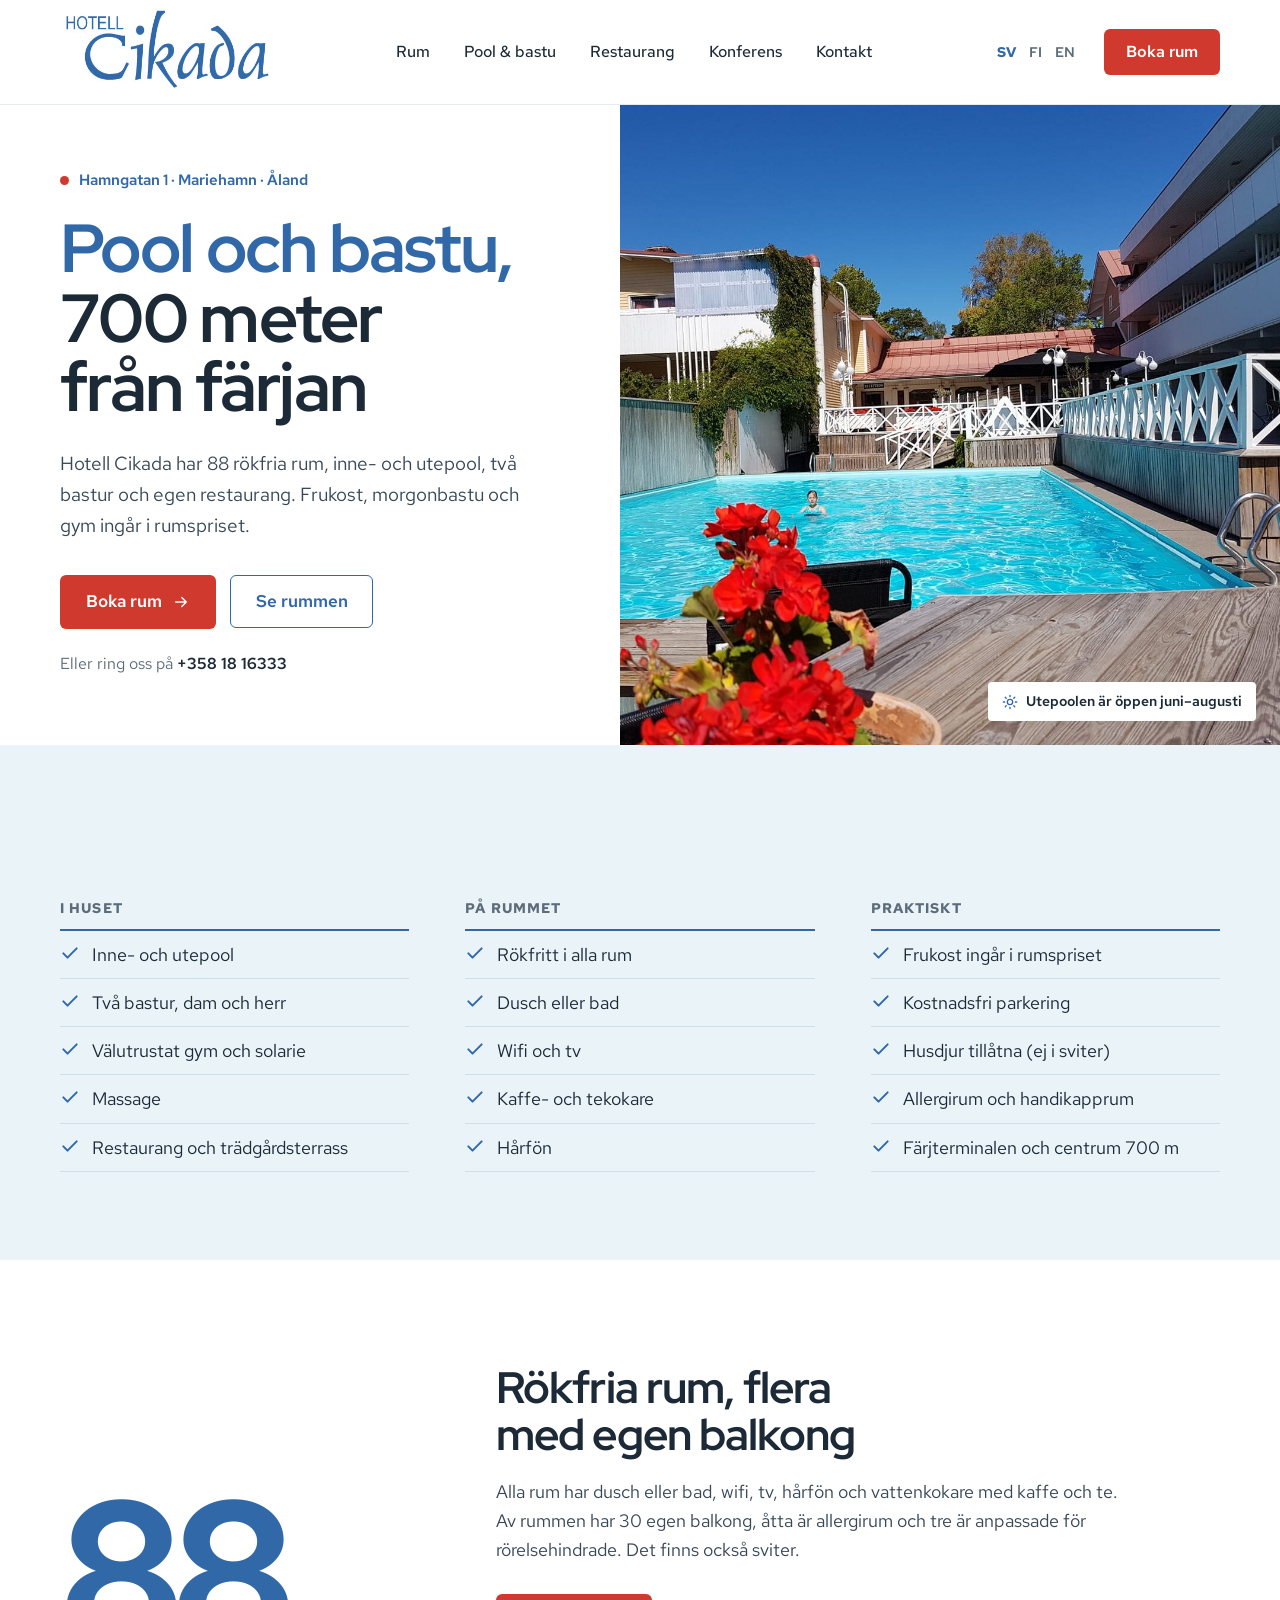
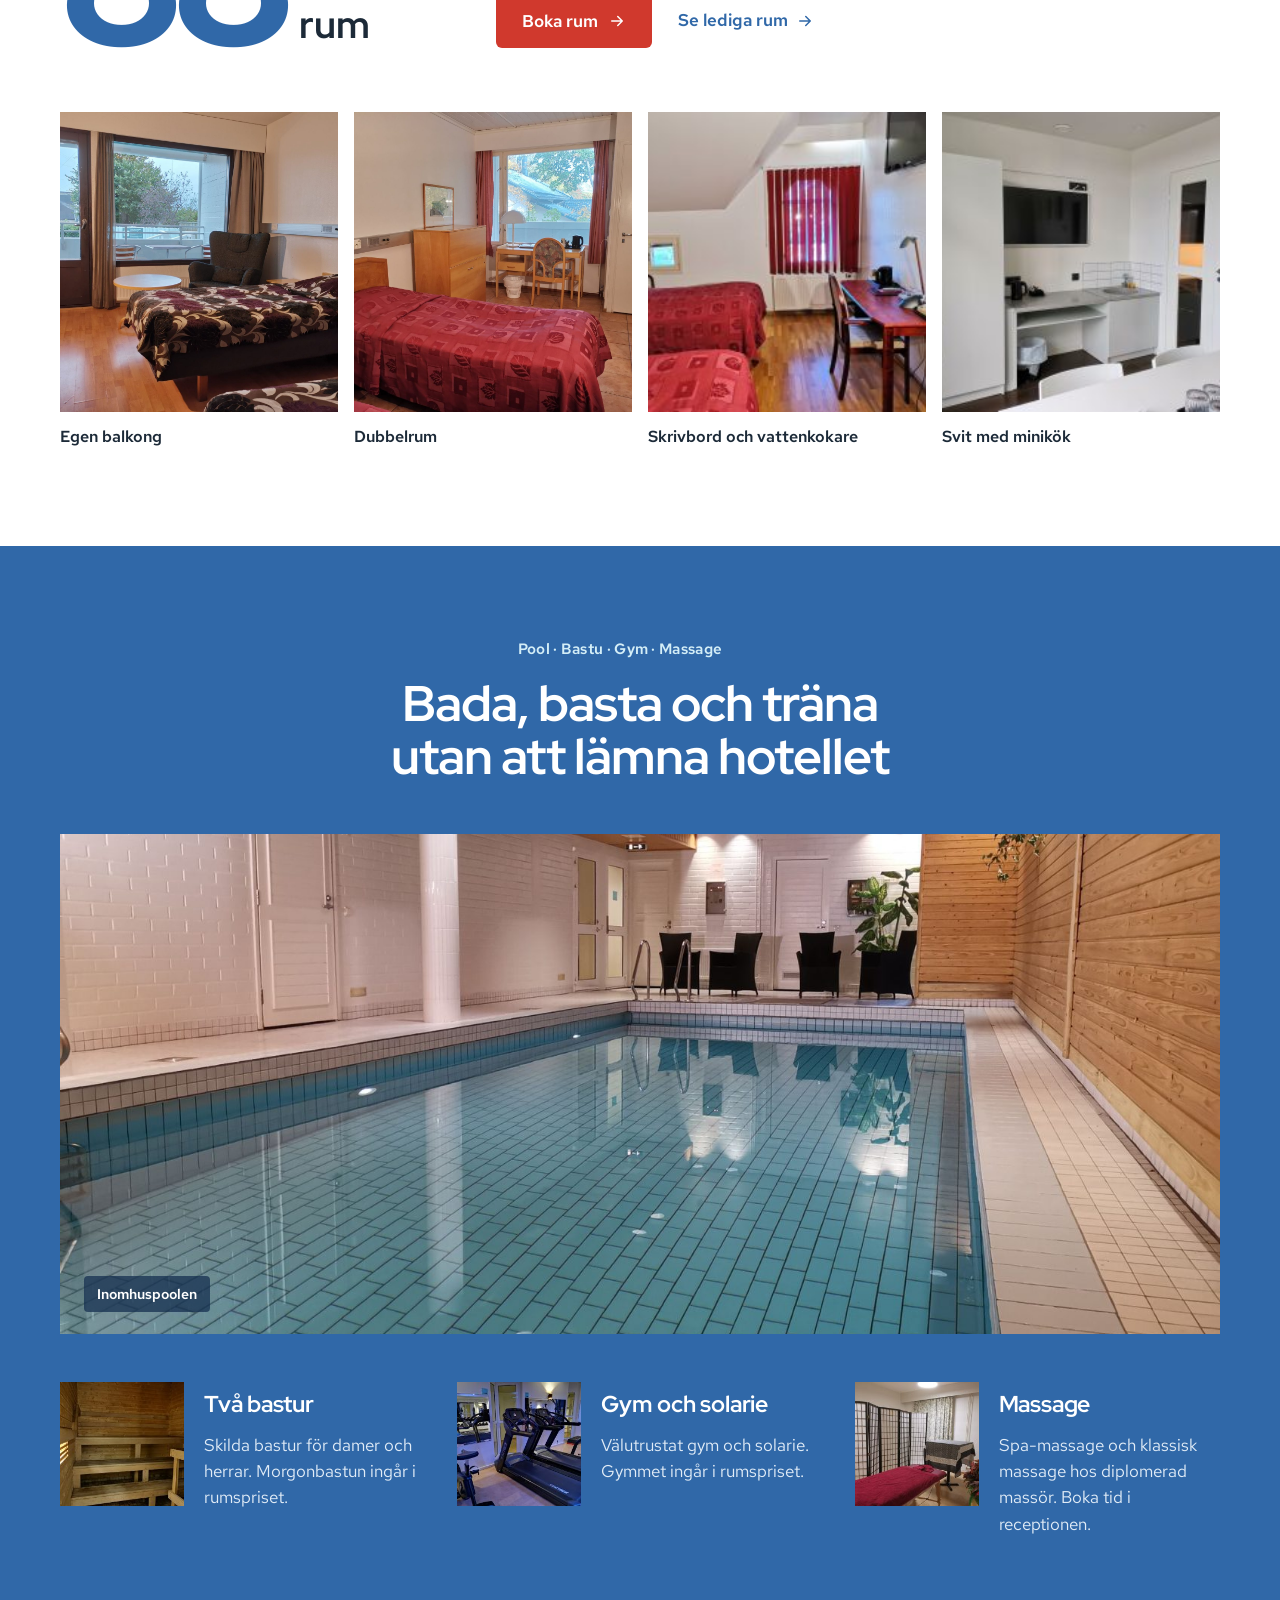
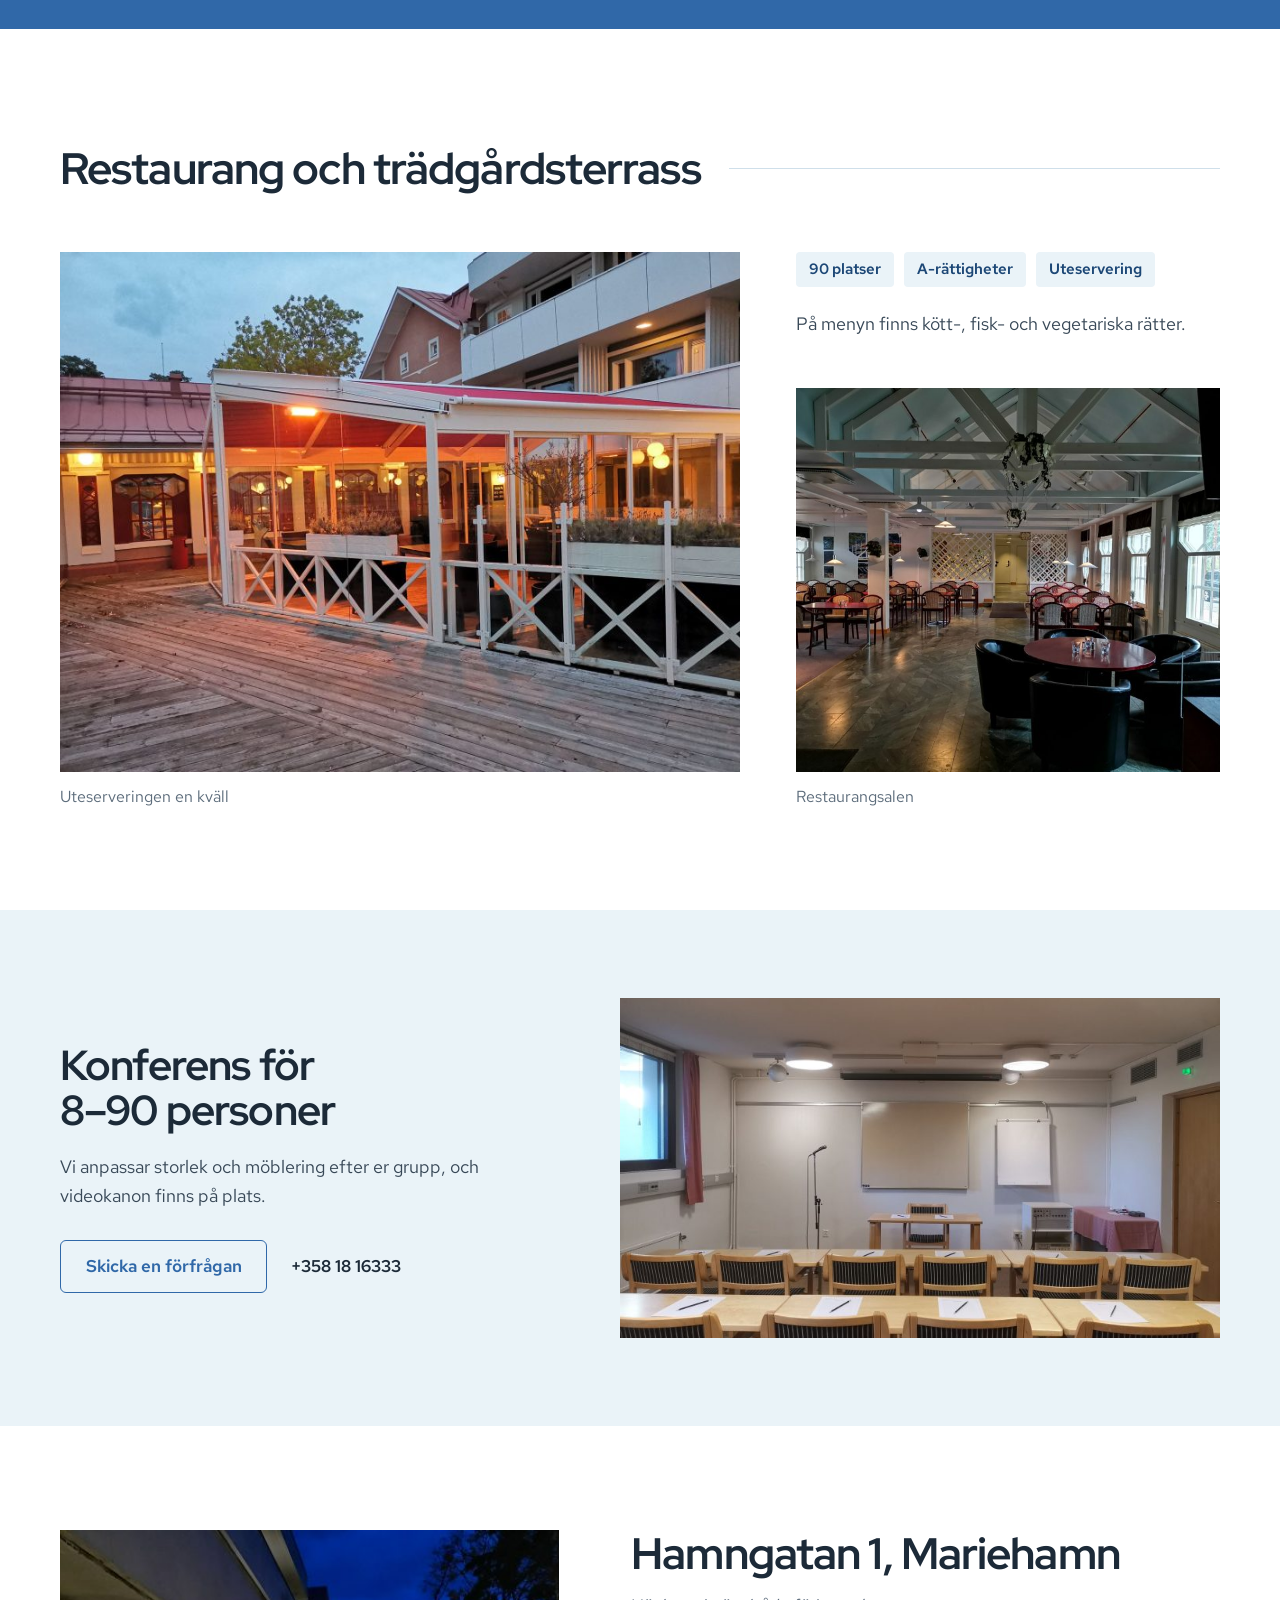
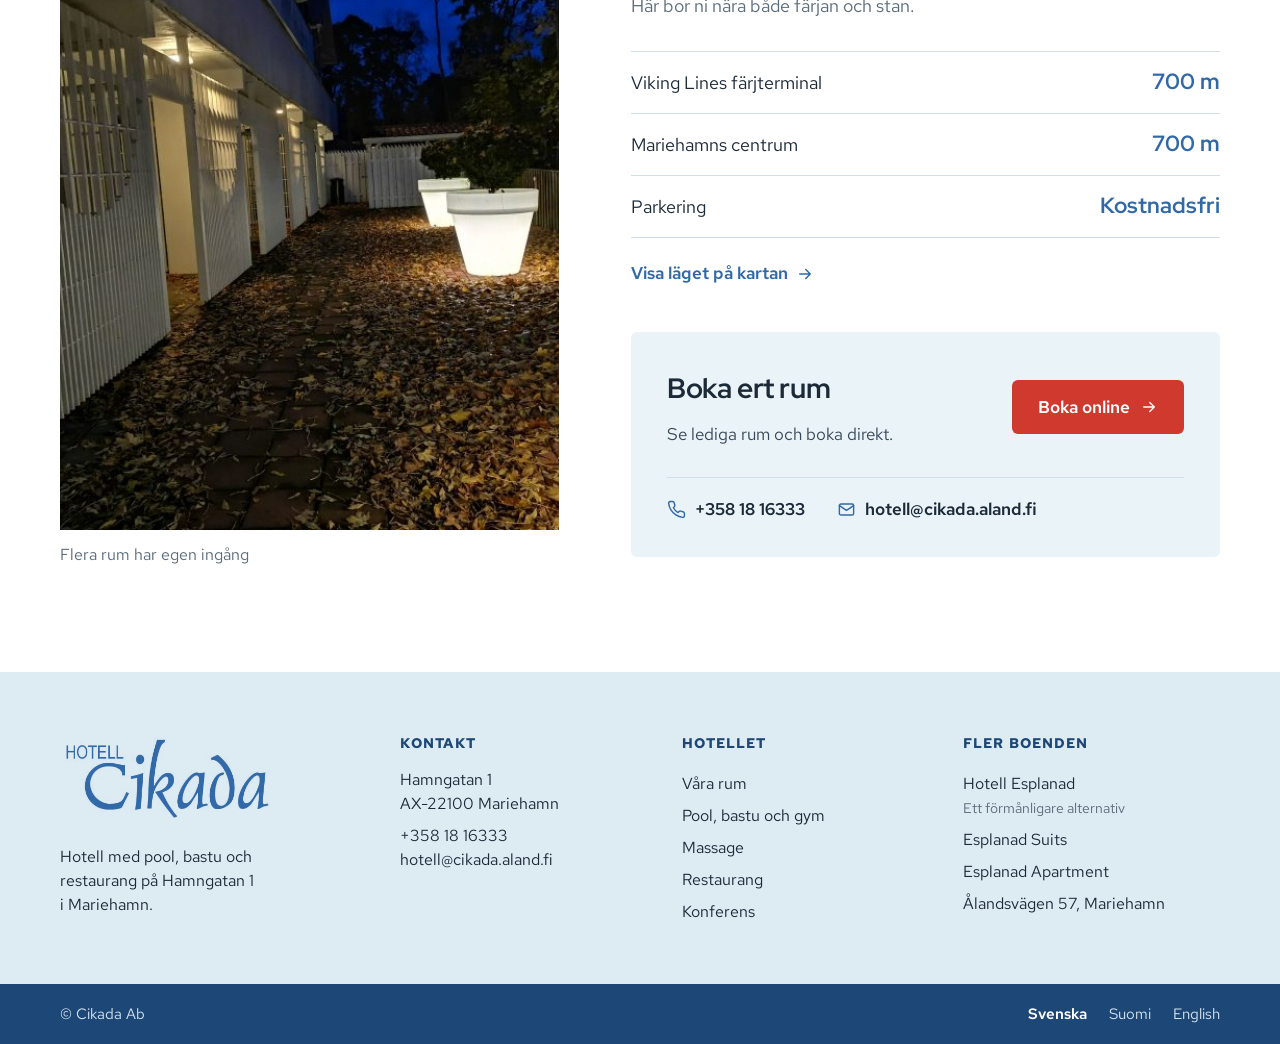
==== index.html @ 7005fbed "Static preview of the new homepage: SV, FI and EN (DEV-387) Exported from Wicflow-Oy/Cikada-site b57" ====
<!DOCTYPE html>
<html lang="sv-SE">
<head>
	<meta charset="UTF-8" />
	<meta name="viewport" content="width=device-width, initial-scale=1" />
<meta name='robots' content='noindex, nofollow' />
<link rel="alternate" hreflang="sv" href="index.html">
<link rel="alternate" hreflang="fi" href="fi/index.html">
<link rel="alternate" hreflang="en" href="en/index.html">
<link rel="alternate" hreflang="x-default" href="index.html">
<meta property="og:locale" content="sv_SE">
<meta name="description" content="Hotell Cikada på Hamngatan 1 i Mariehamn: 88 rökfria rum, inne- och utepool, två bastur, gym och restaurang, 700 meter från färjan. Frukost ingår.">
<meta property="og:description" content="Hotell Cikada på Hamngatan 1 i Mariehamn: 88 rökfria rum, inne- och utepool, två bastur, gym och restaurang, 700 meter från färjan. Frukost ingår.">
<meta property="og:title" content="Hotell Cikada &#8211; Pool och bastu i Mariehamn">
<meta property="og:type" content="website">
<meta property="og:image:width" content="1200">
<meta property="og:image:height" content="630">
<meta name="twitter:card" content="summary_large_image">
<title>Hotell Cikada &#8211; Pool och bastu i Mariehamn</title>
<style id="wp-img-auto-sizes-contain-inline-css">
img:is([sizes=auto i],[sizes^="auto," i]){contain-intrinsic-size:3000px 1500px}
/*# sourceURL=wp-img-auto-sizes-contain-inline-css */
</style>
<style id="wp-block-image-inline-css">
.wp-block-image>a,.wp-block-image>figure>a{display:inline-block}.wp-block-image img{box-sizing:border-box;height:auto;max-width:100%;vertical-align:bottom}@media not (prefers-reduced-motion){.wp-block-image img.hide{visibility:hidden}.wp-block-image img.show{animation:show-content-image .4s}}.wp-block-image[style*=border-radius] img,.wp-block-image[style*=border-radius]>a{border-radius:inherit}.wp-block-image.has-custom-border img{box-sizing:border-box}.wp-block-image.aligncenter{text-align:center}.wp-block-image.alignfull>a,.wp-block-image.alignwide>a{width:100%}.wp-block-image.alignfull img,.wp-block-image.alignwide img{height:auto;width:100%}.wp-block-image .aligncenter,.wp-block-image .alignleft,.wp-block-image .alignright,.wp-block-image.aligncenter,.wp-block-image.alignleft,.wp-block-image.alignright{display:table}.wp-block-image .aligncenter>figcaption,.wp-block-image .alignleft>figcaption,.wp-block-image .alignright>figcaption,.wp-block-image.aligncenter>figcaption,.wp-block-image.alignleft>figcaption,.wp-block-image.alignright>figcaption{caption-side:bottom;display:table-caption}.wp-block-image .alignleft{float:left;margin:.5em 1em .5em 0}.wp-block-image .alignright{float:right;margin:.5em 0 .5em 1em}.wp-block-image .aligncenter{margin-left:auto;margin-right:auto}.wp-block-image :where(figcaption){margin-bottom:1em;margin-top:.5em}.wp-block-image.is-style-circle-mask img{border-radius:9999px}@supports ((-webkit-mask-image:none) or (mask-image:none)) or (-webkit-mask-image:none){.wp-block-image.is-style-circle-mask img{border-radius:0;-webkit-mask-image:url('data:image/svg+xml;utf8,<svg viewBox="0 0 100 100" xmlns="http://www.w3.org/2000/svg"><circle cx="50" cy="50" r="50"/></svg>');mask-image:url('data:image/svg+xml;utf8,<svg viewBox="0 0 100 100" xmlns="http://www.w3.org/2000/svg"><circle cx="50" cy="50" r="50"/></svg>');mask-mode:alpha;-webkit-mask-position:center;mask-position:center;-webkit-mask-repeat:no-repeat;mask-repeat:no-repeat;-webkit-mask-size:contain;mask-size:contain}}:root :where(.wp-block-image.is-style-rounded img,.wp-block-image .is-style-rounded img){border-radius:9999px}.wp-block-image figure{margin:0}.wp-lightbox-container{display:flex;flex-direction:column;position:relative}.wp-lightbox-container img{cursor:zoom-in}.wp-lightbox-container img:hover+button{opacity:1}.wp-lightbox-container button{align-items:center;backdrop-filter:blur(16px) saturate(180%);background-color:rgba(90,90,90,.25);border:none;border-radius:4px;cursor:zoom-in;display:flex;height:20px;justify-content:center;opacity:0;padding:0;position:absolute;right:16px;text-align:center;top:16px;width:20px;z-index:100}@media not (prefers-reduced-motion){.wp-lightbox-container button{transition:opacity .2s ease}}.wp-lightbox-container button:focus-visible{outline:3px auto rgba(90,90,90,.25);outline:3px auto -webkit-focus-ring-color;outline-offset:3px}.wp-lightbox-container button:hover{cursor:pointer;opacity:1}.wp-lightbox-container button:focus{opacity:1}.wp-lightbox-container button:focus,.wp-lightbox-container button:hover,.wp-lightbox-container button:not(:hover):not(:active):not(.has-background){background-color:rgba(90,90,90,.25);border:none}.wp-lightbox-overlay{box-sizing:border-box;cursor:zoom-out;height:100vh;left:0;overflow:hidden;position:fixed;top:0;visibility:hidden;width:100%;z-index:100000}.wp-lightbox-overlay .wp-lightbox-close-button{align-items:center;cursor:pointer;display:flex;font-family:inherit;gap:8px;justify-content:center;line-height:1;min-height:40px;min-width:40px;padding:0 4px;position:absolute;right:calc(env(safe-area-inset-right) + 16px);top:calc(env(safe-area-inset-top) + 16px);z-index:5000000}.wp-lightbox-overlay .wp-lightbox-close-button:focus,.wp-lightbox-overlay .wp-lightbox-close-button:hover,.wp-lightbox-overlay .wp-lightbox-close-button:not(:hover):not(:active):not(.has-background){background:none;border:none}.wp-lightbox-overlay .wp-lightbox-close-button:has(.wp-lightbox-close-text:not([hidden])) .wp-lightbox-close-icon svg{height:1em;width:1em}.wp-lightbox-overlay .wp-lightbox-close-icon svg{display:block}.wp-lightbox-overlay .wp-lightbox-navigation-button-next,.wp-lightbox-overlay .wp-lightbox-navigation-button-prev{align-items:center;bottom:16px;cursor:pointer;display:flex;font-family:inherit;gap:4px;justify-content:center;line-height:1;min-height:40px;min-width:40px;padding:0 8px;position:absolute;z-index:2000002}.wp-lightbox-overlay .wp-lightbox-navigation-button-next[hidden],.wp-lightbox-overlay .wp-lightbox-navigation-button-prev[hidden]{display:none}@media (min-width:960px){.wp-lightbox-overlay .wp-lightbox-navigation-button-next,.wp-lightbox-overlay .wp-lightbox-navigation-button-prev{bottom:50%;transform:translateY(-50%)}}.wp-lightbox-overlay .wp-lightbox-navigation-button-next:focus,.wp-lightbox-overlay .wp-lightbox-navigation-button-next:hover,.wp-lightbox-overlay .wp-lightbox-navigation-button-next:not(:hover):not(:active):not(.has-background),.wp-lightbox-overlay .wp-lightbox-navigation-button-prev:focus,.wp-lightbox-overlay .wp-lightbox-navigation-button-prev:hover,.wp-lightbox-overlay .wp-lightbox-navigation-button-prev:not(:hover):not(:active):not(.has-background){background:none;border:none;padding:0 8px}.wp-lightbox-overlay .wp-lightbox-navigation-button-next:has(.wp-lightbox-navigation-text:not([hidden])) .wp-lightbox-navigation-icon svg,.wp-lightbox-overlay .wp-lightbox-navigation-button-prev:has(.wp-lightbox-navigation-text:not([hidden])) .wp-lightbox-navigation-icon svg{display:block;height:1.5em;width:1.5em}.wp-lightbox-overlay .wp-lightbox-navigation-button-prev{left:calc(env(safe-area-inset-left) + 16px)}.wp-lightbox-overlay .wp-lightbox-navigation-button-next{right:calc(env(safe-area-inset-right) + 16px)}.wp-lightbox-overlay .wp-lightbox-navigation-icon svg{vertical-align:middle}.wp-lightbox-overlay .lightbox-image-container{height:var(--wp--lightbox-container-height);left:50%;overflow:hidden;position:absolute;top:50%;transform:translate(-50%,-50%);transform-origin:top left;width:var(--wp--lightbox-container-width);z-index:2000001}.wp-lightbox-overlay .wp-block-image{align-items:center;box-sizing:border-box;display:flex;height:100%;justify-content:center;margin:0;position:relative;transform-origin:0 0;width:100%;z-index:3000000}.wp-lightbox-overlay .wp-block-image img{height:var(--wp--lightbox-image-height);min-height:var(--wp--lightbox-image-height);min-width:var(--wp--lightbox-image-width);width:var(--wp--lightbox-image-width)}.wp-lightbox-overlay .wp-block-image figcaption{display:none}.wp-lightbox-overlay button{background:none;border:none}.wp-lightbox-overlay .scrim{background-color:#fff;height:100%;opacity:.9;position:absolute;width:100%;z-index:2000000}.wp-lightbox-overlay.active{visibility:visible}@media not (prefers-reduced-motion){.wp-lightbox-overlay.active{animation:turn-on-visibility .25s both}.wp-lightbox-overlay.active img{animation:turn-on-visibility .35s both}.wp-lightbox-overlay.show-closing-animation:not(.active){animation:turn-off-visibility .35s both}.wp-lightbox-overlay.show-closing-animation:not(.active) img{animation:turn-off-visibility .25s both}.wp-lightbox-overlay.zoom.active{animation:none;opacity:1;visibility:visible}.wp-lightbox-overlay.zoom.active .lightbox-image-container{animation:lightbox-zoom-in .4s}.wp-lightbox-overlay.zoom.active .lightbox-image-container img{animation:none}.wp-lightbox-overlay.zoom.active .scrim{animation:turn-on-visibility .4s forwards}.wp-lightbox-overlay.zoom.show-closing-animation:not(.active){animation:none}.wp-lightbox-overlay.zoom.show-closing-animation:not(.active) .lightbox-image-container{animation:lightbox-zoom-out .4s}.wp-lightbox-overlay.zoom.show-closing-animation:not(.active) .lightbox-image-container img{animation:none}.wp-lightbox-overlay.zoom.show-closing-animation:not(.active) .scrim{animation:turn-off-visibility .4s forwards}}@keyframes show-content-image{0%{visibility:hidden}99%{visibility:hidden}to{visibility:visible}}@keyframes turn-on-visibility{0%{opacity:0}to{opacity:1}}@keyframes turn-off-visibility{0%{opacity:1;visibility:visible}99%{opacity:0;visibility:visible}to{opacity:0;visibility:hidden}}@keyframes lightbox-zoom-in{0%{transform:translate(calc((-100vw + var(--wp--lightbox-scrollbar-width))/2 + var(--wp--lightbox-initial-left-position)),calc(-50vh + var(--wp--lightbox-initial-top-position))) scale(var(--wp--lightbox-scale))}to{transform:translate(-50%,-50%) scale(1)}}@keyframes lightbox-zoom-out{0%{transform:translate(-50%,-50%) scale(1);visibility:visible}99%{visibility:visible}to{transform:translate(calc((-100vw + var(--wp--lightbox-scrollbar-width))/2 + var(--wp--lightbox-initial-left-position)),calc(-50vh + var(--wp--lightbox-initial-top-position))) scale(var(--wp--lightbox-scale));visibility:hidden}}
/*# sourceURL=./wp-includes/blocks/image/style.min.css */
</style>
<style id="wp-block-navigation-link-inline-css">
.wp-block-navigation .wp-block-navigation-item__label{overflow-wrap:break-word}.wp-block-navigation .wp-block-navigation-item__description{display:none}.link-ui-tools{outline:1px solid #f0f0f0;padding:8px}.link-ui-block-inserter{padding-top:8px}.link-ui-block-inserter__back{margin-left:8px;text-transform:uppercase}
/*# sourceURL=./wp-includes/blocks/navigation-link/style.min.css */
</style>
<link rel='stylesheet' id='wp-block-navigation-css' href='wp-includes/blocks/navigation/style.min.css' media='all' />
<style id="wp-block-paragraph-inline-css">
.is-small-text{font-size:.875em}.is-regular-text{font-size:1em}.is-large-text{font-size:2.25em}.is-larger-text{font-size:3em}.has-drop-cap:not(:focus):first-letter{float:left;font-size:8.4em;font-style:normal;font-weight:100;line-height:.68;margin:.05em .1em 0 0;text-transform:uppercase}body.rtl .has-drop-cap:not(:focus):first-letter{float:none;margin-left:.1em}p.has-drop-cap.has-background{overflow:hidden}:root :where(p.has-background){padding:1.25em 2.375em}:where(p.has-text-color:not(.has-link-color)) a{color:inherit}p.has-text-align-left[style*="writing-mode:vertical-lr"],p.has-text-align-right[style*="writing-mode:vertical-rl"]{rotate:180deg}
/*# sourceURL=./wp-includes/blocks/paragraph/style.min.css */
</style>
<style id="wp-block-button-inline-css">
.wp-block-button__link{align-content:center;box-sizing:border-box;cursor:pointer;display:inline-block;height:100%;text-align:center;word-break:break-word}.wp-block-button__link.aligncenter{text-align:center}.wp-block-button__link.alignright{text-align:right}:where(.wp-block-button__link){border-radius:9999px;box-shadow:none;padding:calc(.667em + 2px) calc(1.333em + 2px);text-decoration:none}.wp-block-button[style*=text-decoration] .wp-block-button__link{text-decoration:inherit}.wp-block-buttons>.wp-block-button.has-custom-width{max-width:none}.wp-block-buttons>.wp-block-button.has-custom-width .wp-block-button__link{width:100%}.wp-block-buttons>.wp-block-button.has-custom-font-size .wp-block-button__link{font-size:inherit}.wp-block-buttons>.wp-block-button[class*=wp-block-button__width]{width:calc(var(--wp--block-button--width)*1% - var(--wp--style--block-gap, .5em)*(1 - var(--wp--block-button--width)/100))}.wp-block-buttons>.wp-block-button.wp-block-button__width-25{width:calc(25% - var(--wp--style--block-gap, .5em)*.75)}.wp-block-buttons>.wp-block-button.wp-block-button__width-50{width:calc(50% - var(--wp--style--block-gap, .5em)*.5)}.wp-block-buttons>.wp-block-button.wp-block-button__width-75{width:calc(75% - var(--wp--style--block-gap, .5em)*.25)}.wp-block-buttons>.wp-block-button.wp-block-button__width-100{flex-basis:100%;width:100%}.wp-block-buttons.is-vertical>.wp-block-button[class*=wp-block-button__width]{width:calc(var(--wp--block-button--width)*1%)}.wp-block-buttons.is-vertical>.wp-block-button.wp-block-button__width-25{width:25%}.wp-block-buttons.is-vertical>.wp-block-button.wp-block-button__width-50{width:50%}.wp-block-buttons.is-vertical>.wp-block-button.wp-block-button__width-75{width:75%}.wp-block-button.is-style-squared,.wp-block-button__link.wp-block-button.is-style-squared{border-radius:0}.wp-block-button.no-border-radius,.wp-block-button__link.no-border-radius{border-radius:0!important}:root :where(.wp-block-button .wp-block-button__link.is-style-outline),:root :where(.wp-block-button.is-style-outline>.wp-block-button__link){border:2px solid;padding:.667em 1.333em}:root :where(.wp-block-button .wp-block-button__link.is-style-outline:not(.has-text-color)),:root :where(.wp-block-button.is-style-outline>.wp-block-button__link:not(.has-text-color)){color:currentColor}:root :where(.wp-block-button .wp-block-button__link.is-style-outline:not(.has-background)),:root :where(.wp-block-button.is-style-outline>.wp-block-button__link:not(.has-background)){background-color:transparent;background-image:none}
/*# sourceURL=./wp-includes/blocks/button/style.min.css */
</style>
<style id="wp-block-buttons-inline-css">
.wp-block-buttons{box-sizing:border-box}.wp-block-buttons.is-vertical{flex-direction:column}.wp-block-buttons.is-vertical>.wp-block-button:last-child{margin-bottom:0}.wp-block-buttons>.wp-block-button{display:inline-block;margin:0}.wp-block-buttons.is-content-justification-left{justify-content:flex-start}.wp-block-buttons.is-content-justification-left.is-vertical{align-items:flex-start}.wp-block-buttons.is-content-justification-center{justify-content:center}.wp-block-buttons.is-content-justification-center.is-vertical{align-items:center}.wp-block-buttons.is-content-justification-right{justify-content:flex-end}.wp-block-buttons.is-content-justification-right.is-vertical{align-items:flex-end}.wp-block-buttons.is-content-justification-space-between{justify-content:space-between}.wp-block-buttons.aligncenter{text-align:center}.wp-block-buttons:not(.is-content-justification-space-between,.is-content-justification-right,.is-content-justification-left,.is-content-justification-center) .wp-block-button.aligncenter{margin-left:auto;margin-right:auto;width:100%}.wp-block-buttons[style*=text-decoration] .wp-block-button,.wp-block-buttons[style*=text-decoration] .wp-block-button__link{text-decoration:inherit}.wp-block-buttons.has-custom-font-size .wp-block-button__link{font-size:inherit}.wp-block-buttons .wp-block-button__link{width:100%}.wp-block-button.aligncenter{text-align:center}
/*# sourceURL=./wp-includes/blocks/buttons/style.min.css */
</style>
<style id="wp-block-group-inline-css">
.wp-block-group{box-sizing:border-box}:where(.wp-block-group.wp-block-group-is-layout-constrained){position:relative}
/*# sourceURL=./wp-includes/blocks/group/style.min.css */
</style>
<style id="wp-block-heading-inline-css">
h1:where(.wp-block-heading).has-background,h2:where(.wp-block-heading).has-background,h3:where(.wp-block-heading).has-background,h4:where(.wp-block-heading).has-background,h5:where(.wp-block-heading).has-background,h6:where(.wp-block-heading).has-background{padding:1.25em 2.375em}h1.has-text-align-left[style*=writing-mode]:where([style*=vertical-lr]),h1.has-text-align-right[style*=writing-mode]:where([style*=vertical-rl]),h2.has-text-align-left[style*=writing-mode]:where([style*=vertical-lr]),h2.has-text-align-right[style*=writing-mode]:where([style*=vertical-rl]),h3.has-text-align-left[style*=writing-mode]:where([style*=vertical-lr]),h3.has-text-align-right[style*=writing-mode]:where([style*=vertical-rl]),h4.has-text-align-left[style*=writing-mode]:where([style*=vertical-lr]),h4.has-text-align-right[style*=writing-mode]:where([style*=vertical-rl]),h5.has-text-align-left[style*=writing-mode]:where([style*=vertical-lr]),h5.has-text-align-right[style*=writing-mode]:where([style*=vertical-rl]),h6.has-text-align-left[style*=writing-mode]:where([style*=vertical-lr]),h6.has-text-align-right[style*=writing-mode]:where([style*=vertical-rl]){rotate:180deg}
/*# sourceURL=./wp-includes/blocks/heading/style.min.css */
</style>
<style id="wp-block-columns-inline-css">
.wp-block-columns{box-sizing:border-box;display:flex;flex-wrap:wrap!important}@media (min-width:782px){.wp-block-columns{flex-wrap:nowrap!important}}.wp-block-columns{align-items:normal!important}.wp-block-columns.are-vertically-aligned-top{align-items:flex-start}.wp-block-columns.are-vertically-aligned-center{align-items:center}.wp-block-columns.are-vertically-aligned-bottom{align-items:flex-end}@media (max-width:781px){.wp-block-columns:not(.is-not-stacked-on-mobile)>.wp-block-column{flex-basis:100%!important}}@media (min-width:782px){.wp-block-columns:not(.is-not-stacked-on-mobile)>.wp-block-column{flex-basis:0;flex-grow:1}.wp-block-columns:not(.is-not-stacked-on-mobile)>.wp-block-column[style*=flex-basis]{flex-grow:0}}.wp-block-columns.is-not-stacked-on-mobile{flex-wrap:nowrap!important}.wp-block-columns.is-not-stacked-on-mobile>.wp-block-column{flex-basis:0;flex-grow:1}.wp-block-columns.is-not-stacked-on-mobile>.wp-block-column[style*=flex-basis]{flex-grow:0}:where(.wp-block-columns){margin-bottom:1.75em}:where(.wp-block-columns.has-background){padding:1.25em 2.375em}.wp-block-column{flex-grow:1;min-width:0;overflow-wrap:break-word;word-break:break-word}.wp-block-column.is-vertically-aligned-top{align-self:flex-start}.wp-block-column.is-vertically-aligned-center{align-self:center}.wp-block-column.is-vertically-aligned-bottom{align-self:flex-end}.wp-block-column.is-vertically-aligned-stretch{align-self:stretch}.wp-block-column.is-vertically-aligned-bottom,.wp-block-column.is-vertically-aligned-center,.wp-block-column.is-vertically-aligned-top{width:100%}
/*# sourceURL=./wp-includes/blocks/columns/style.min.css */
</style>
<style id="wp-block-list-inline-css">
ol,ul{box-sizing:border-box}:root :where(.wp-block-list.has-background){padding:1.25em 2.375em}
/*# sourceURL=./wp-includes/blocks/list/style.min.css */
</style>
<style id="wp-block-media-text-inline-css">
.wp-block-media-text{box-sizing:border-box;direction:ltr;display:grid;grid-template-columns:50% 1fr;grid-template-rows:auto}.wp-block-media-text.has-media-on-the-right{grid-template-columns:1fr 50%}.wp-block-media-text.is-vertically-aligned-top>.wp-block-media-text__content,.wp-block-media-text.is-vertically-aligned-top>.wp-block-media-text__media{align-self:start}.wp-block-media-text.is-vertically-aligned-center>.wp-block-media-text__content,.wp-block-media-text.is-vertically-aligned-center>.wp-block-media-text__media,.wp-block-media-text>.wp-block-media-text__content,.wp-block-media-text>.wp-block-media-text__media{align-self:center}.wp-block-media-text.is-vertically-aligned-bottom>.wp-block-media-text__content,.wp-block-media-text.is-vertically-aligned-bottom>.wp-block-media-text__media{align-self:end}.wp-block-media-text>.wp-block-media-text__media{grid-column:1;grid-row:1;margin:0}.wp-block-media-text>.wp-block-media-text__content{direction:ltr;grid-column:2;grid-row:1;padding:0 8%;word-break:break-word}.wp-block-media-text.has-media-on-the-right>.wp-block-media-text__media{grid-column:2;grid-row:1}.wp-block-media-text.has-media-on-the-right>.wp-block-media-text__content{grid-column:1;grid-row:1}.wp-block-media-text__media a{display:block}.wp-block-media-text__media img,.wp-block-media-text__media video{height:auto;max-width:unset;vertical-align:middle;width:100%}.wp-block-media-text.is-image-fill>.wp-block-media-text__media{background-size:cover;height:100%;min-height:250px}.wp-block-media-text.is-image-fill>.wp-block-media-text__media>a{display:block;height:100%}.wp-block-media-text.is-image-fill>.wp-block-media-text__media img{clip:rect(0,0,0,0);border:0;height:1px;margin:-1px;overflow:hidden;padding:0;position:absolute;width:1px}.wp-block-media-text.is-image-fill-element>.wp-block-media-text__media{height:100%;min-height:250px;position:relative}.wp-block-media-text.is-image-fill-element>.wp-block-media-text__media>a{display:block;height:100%}.wp-block-media-text.is-image-fill-element>.wp-block-media-text__media img{height:100%;-o-object-fit:cover;object-fit:cover;position:absolute;width:100%}@media (max-width:600px){.wp-block-media-text.is-stacked-on-mobile{grid-template-columns:100%!important}.wp-block-media-text.is-stacked-on-mobile>.wp-block-media-text__media{grid-column:1;grid-row:1}.wp-block-media-text.is-stacked-on-mobile>.wp-block-media-text__content{grid-column:1;grid-row:2}}
/*# sourceURL=./wp-includes/blocks/media-text/style.min.css */
</style>
<style id="wp-block-table-inline-css">
.wp-block-table{overflow-x:auto}.wp-block-table table{border-collapse:collapse;width:100%}.wp-block-table thead{border-bottom:3px solid}.wp-block-table tfoot{border-top:3px solid}.wp-block-table td,.wp-block-table th{border:1px solid;padding:.5em}.wp-block-table .has-fixed-layout{table-layout:fixed;width:100%}.wp-block-table .has-fixed-layout td,.wp-block-table .has-fixed-layout th{word-break:break-word}.wp-block-table.aligncenter,.wp-block-table.alignleft,.wp-block-table.alignright{display:table;width:auto}.wp-block-table.aligncenter td,.wp-block-table.aligncenter th,.wp-block-table.alignleft td,.wp-block-table.alignleft th,.wp-block-table.alignright td,.wp-block-table.alignright th{word-break:break-word}.wp-block-table .has-subtle-light-gray-background-color{background-color:#f3f4f5}.wp-block-table .has-subtle-pale-green-background-color{background-color:#e9fbe5}.wp-block-table .has-subtle-pale-blue-background-color{background-color:#e7f5fe}.wp-block-table .has-subtle-pale-pink-background-color{background-color:#fcf0ef}.wp-block-table.is-style-stripes{background-color:transparent;border-collapse:inherit;border-spacing:0}.wp-block-table.is-style-stripes tbody tr:nth-child(odd){background-color:#f0f0f0}.wp-block-table.is-style-stripes.has-subtle-light-gray-background-color tbody tr:nth-child(odd){background-color:#f3f4f5}.wp-block-table.is-style-stripes.has-subtle-pale-green-background-color tbody tr:nth-child(odd){background-color:#e9fbe5}.wp-block-table.is-style-stripes.has-subtle-pale-blue-background-color tbody tr:nth-child(odd){background-color:#e7f5fe}.wp-block-table.is-style-stripes.has-subtle-pale-pink-background-color tbody tr:nth-child(odd){background-color:#fcf0ef}.wp-block-table.is-style-stripes td,.wp-block-table.is-style-stripes th{border-color:transparent}.wp-block-table.is-style-stripes{border-bottom:1px solid #f0f0f0}.wp-block-table .has-border-color td,.wp-block-table .has-border-color th,.wp-block-table .has-border-color tr,.wp-block-table .has-border-color>*{border-color:inherit}.wp-block-table table[style*=border-top-color] tr:first-child,.wp-block-table table[style*=border-top-color] tr:first-child td,.wp-block-table table[style*=border-top-color] tr:first-child th,.wp-block-table table[style*=border-top-color]>*,.wp-block-table table[style*=border-top-color]>* td,.wp-block-table table[style*=border-top-color]>* th{border-top-color:inherit}.wp-block-table table[style*=border-top-color] tr:not(:first-child){border-top-color:currentColor}.wp-block-table table[style*=border-right-color] td:last-child,.wp-block-table table[style*=border-right-color] th,.wp-block-table table[style*=border-right-color] tr,.wp-block-table table[style*=border-right-color]>*{border-right-color:inherit}.wp-block-table table[style*=border-bottom-color] tr:last-child,.wp-block-table table[style*=border-bottom-color] tr:last-child td,.wp-block-table table[style*=border-bottom-color] tr:last-child th,.wp-block-table table[style*=border-bottom-color]>*,.wp-block-table table[style*=border-bottom-color]>* td,.wp-block-table table[style*=border-bottom-color]>* th{border-bottom-color:inherit}.wp-block-table table[style*=border-bottom-color] tr:not(:last-child){border-bottom-color:currentColor}.wp-block-table table[style*=border-left-color] td:first-child,.wp-block-table table[style*=border-left-color] th,.wp-block-table table[style*=border-left-color] tr,.wp-block-table table[style*=border-left-color]>*{border-left-color:inherit}.wp-block-table table[style*=border-style] td,.wp-block-table table[style*=border-style] th,.wp-block-table table[style*=border-style] tr,.wp-block-table table[style*=border-style]>*{border-style:inherit}.wp-block-table table[style*=border-width] td,.wp-block-table table[style*=border-width] th,.wp-block-table table[style*=border-width] tr,.wp-block-table table[style*=border-width]>*{border-style:inherit;border-width:inherit}
/*# sourceURL=./wp-includes/blocks/table/style.min.css */
</style>
<style id="wp-block-post-content-inline-css">
.wp-block-post-content{display:flow-root}
/*# sourceURL=./wp-includes/blocks/post-content/style.min.css */
</style>
<style id="wp-block-library-inline-css">
:root{--wp-block-synced-color:#7a00df;--wp-block-synced-color--rgb:122,0,223;--wp-bound-block-color:var(--wp-block-synced-color);--wp-editor-canvas-background:#ddd;--wp-admin-theme-color:#007cba;--wp-admin-theme-color--rgb:0,124,186;--wp-admin-theme-color-darker-10:#006ba1;--wp-admin-theme-color-darker-10--rgb:0,107,160.5;--wp-admin-theme-color-darker-20:#005a87;--wp-admin-theme-color-darker-20--rgb:0,90,135;--wp-admin-border-width-focus:2px}@media (min-resolution:192dpi){:root{--wp-admin-border-width-focus:1.5px}}.wp-element-button{cursor:pointer}:root .has-very-light-gray-background-color{background-color:#eee}:root .has-very-dark-gray-background-color{background-color:#313131}:root .has-very-light-gray-color{color:#eee}:root .has-very-dark-gray-color{color:#313131}:root .has-vivid-green-cyan-to-vivid-cyan-blue-gradient-background{background:linear-gradient(135deg,#00d084,#0693e3)}:root .has-purple-crush-gradient-background{background:linear-gradient(135deg,#34e2e4,#4721fb 50%,#ab1dfe)}:root .has-hazy-dawn-gradient-background{background:linear-gradient(135deg,#faaca8,#dad0ec)}:root .has-subdued-olive-gradient-background{background:linear-gradient(135deg,#fafae1,#67a671)}:root .has-atomic-cream-gradient-background{background:linear-gradient(135deg,#fdd79a,#004a59)}:root .has-nightshade-gradient-background{background:linear-gradient(135deg,#330968,#31cdcf)}:root .has-midnight-gradient-background{background:linear-gradient(135deg,#020381,#2874fc)}:root{--wp--preset--font-size--normal:16px;--wp--preset--font-size--huge:42px}.has-regular-font-size{font-size:1em}.has-larger-font-size{font-size:2.625em}.has-normal-font-size{font-size:var(--wp--preset--font-size--normal)}.has-huge-font-size{font-size:var(--wp--preset--font-size--huge)}:root .has-text-align-center{text-align:center}:root .has-text-align-left{text-align:left}:root .has-text-align-right{text-align:right}.has-fit-text{white-space:nowrap!important}#end-resizable-editor-section{display:none}.aligncenter{clear:both}.items-justified-left{justify-content:flex-start}.items-justified-center{justify-content:center}.items-justified-right{justify-content:flex-end}.items-justified-space-between{justify-content:space-between}.screen-reader-text{word-wrap:normal!important;border:0;clip-path:inset(50%);height:1px;margin:-1px;overflow:hidden;padding:0;position:absolute;width:1px;word-break:normal!important}.screen-reader-text:focus{background-color:#ddd;clip-path:none;color:#444;display:block;font-size:1em;height:auto;left:5px;line-height:normal;padding:15px 23px 14px;text-decoration:none;top:5px;width:auto;z-index:100000}html :where(.has-border-color){border-style:solid}html :where([style^=border-color],[style*=";border-color"],[style*="; border-color"]){border-style:solid}html :where([style^=border-top-color],[style*=";border-top-color"],[style*="; border-top-color"]){border-top-style:solid}html :where([style^=border-right-color],[style*=";border-right-color"],[style*="; border-right-color"]){border-right-style:solid}html :where([style^=border-bottom-color],[style*=";border-bottom-color"],[style*="; border-bottom-color"]){border-bottom-style:solid}html :where([style^=border-left-color],[style*=";border-left-color"],[style*="; border-left-color"]){border-left-style:solid}html :where([style^=border-width],[style*=";border-width"],[style*="; border-width"]){border-style:solid}html :where([style^=border-top-width],[style*=";border-top-width"],[style*="; border-top-width"]){border-top-style:solid}html :where([style^=border-right-width],[style*=";border-right-width"],[style*="; border-right-width"]){border-right-style:solid}html :where([style^=border-bottom-width],[style*=";border-bottom-width"],[style*="; border-bottom-width"]){border-bottom-style:solid}html :where([style^=border-left-width],[style*=";border-left-width"],[style*="; border-left-width"]){border-left-style:solid}html :where(img[class*=wp-image-]){height:auto;max-width:100%}:where(figure){margin:0 0 1em}html :where(.is-position-sticky){--wp-admin--admin-bar--position-offset:var(--wp-admin--admin-bar--height,0px)}@media screen and (max-width:600px){html :where(.is-position-sticky){--wp-admin--admin-bar--position-offset:0px}}
/*# sourceURL=/wp-includes/css/dist/block-library/common.min.css */
</style>
<style id="global-styles-inline-css">
:root{--wp--preset--aspect-ratio--square: 1;--wp--preset--aspect-ratio--4-3: 4/3;--wp--preset--aspect-ratio--3-4: 3/4;--wp--preset--aspect-ratio--3-2: 3/2;--wp--preset--aspect-ratio--2-3: 2/3;--wp--preset--aspect-ratio--16-9: 16/9;--wp--preset--aspect-ratio--9-16: 9/16;--wp--preset--color--black: #000000;--wp--preset--color--cyan-bluish-gray: #abb8c3;--wp--preset--color--white: #FFFFFF;--wp--preset--color--pale-pink: #f78da7;--wp--preset--color--vivid-red: #cf2e2e;--wp--preset--color--luminous-vivid-orange: #ff6900;--wp--preset--color--luminous-vivid-amber: #fcb900;--wp--preset--color--light-green-cyan: #7bdcb5;--wp--preset--color--vivid-green-cyan: #00d084;--wp--preset--color--pale-cyan-blue: #8ed1fc;--wp--preset--color--vivid-cyan-blue: #0693e3;--wp--preset--color--vivid-purple: #9b51e0;--wp--preset--color--blue: #3068A8;--wp--preset--color--blue-dark: #245890;--wp--preset--color--blue-deep: #1C4776;--wp--preset--color--sky: #EAF3F8;--wp--preset--color--sky-2: #DDEBF3;--wp--preset--color--line: #CFDFEA;--wp--preset--color--red: #D0392D;--wp--preset--color--ink: #1C2A38;--wp--preset--color--text: #384857;--wp--preset--color--muted: #5C6C7B;--wp--preset--gradient--vivid-cyan-blue-to-vivid-purple: linear-gradient(135deg,rgb(6,147,227) 0%,rgb(155,81,224) 100%);--wp--preset--gradient--light-green-cyan-to-vivid-green-cyan: linear-gradient(135deg,rgb(122,220,180) 0%,rgb(0,208,130) 100%);--wp--preset--gradient--luminous-vivid-amber-to-luminous-vivid-orange: linear-gradient(135deg,rgb(252,185,0) 0%,rgb(255,105,0) 100%);--wp--preset--gradient--luminous-vivid-orange-to-vivid-red: linear-gradient(135deg,rgb(255,105,0) 0%,rgb(207,46,46) 100%);--wp--preset--gradient--very-light-gray-to-cyan-bluish-gray: linear-gradient(135deg,rgb(238,238,238) 0%,rgb(169,184,195) 100%);--wp--preset--gradient--cool-to-warm-spectrum: linear-gradient(135deg,rgb(74,234,220) 0%,rgb(151,120,209) 20%,rgb(207,42,186) 40%,rgb(238,44,130) 60%,rgb(251,105,98) 80%,rgb(254,248,76) 100%);--wp--preset--gradient--blush-light-purple: linear-gradient(135deg,rgb(255,206,236) 0%,rgb(152,150,240) 100%);--wp--preset--gradient--blush-bordeaux: linear-gradient(135deg,rgb(254,205,165) 0%,rgb(254,45,45) 50%,rgb(107,0,62) 100%);--wp--preset--gradient--luminous-dusk: linear-gradient(135deg,rgb(255,203,112) 0%,rgb(199,81,192) 50%,rgb(65,88,208) 100%);--wp--preset--gradient--pale-ocean: linear-gradient(135deg,rgb(255,245,203) 0%,rgb(182,227,212) 50%,rgb(51,167,181) 100%);--wp--preset--gradient--electric-grass: linear-gradient(135deg,rgb(202,248,128) 0%,rgb(113,206,126) 100%);--wp--preset--gradient--midnight: linear-gradient(135deg,rgb(2,3,129) 0%,rgb(40,116,252) 100%);--wp--preset--font-size--small: 15px;--wp--preset--font-size--medium: clamp(14px, 0.875rem + ((1vw - 3.2px) * 0.625), 20px);--wp--preset--font-size--large: clamp(22.041px, 1.378rem + ((1vw - 3.2px) * 1.454), 36px);--wp--preset--font-size--x-large: clamp(25.014px, 1.563rem + ((1vw - 3.2px) * 1.769), 42px);--wp--preset--font-size--base: clamp(17px, 1.063rem + ((1vw - 3.2px) * 0.104), 18px);--wp--preset--font-size--lead: clamp(18px, 1.125rem + ((1vw - 3.2px) * 0.156), 19.5px);--wp--preset--font-size--card: clamp(21px, 1.313rem + ((1vw - 3.2px) * 0.208), 23px);--wp--preset--font-size--section: clamp(31px, 1.938rem + ((1vw - 3.2px) * 1.354), 44px);--wp--preset--font-size--section-large: clamp(33px, 2.063rem + ((1vw - 3.2px) * 1.771), 50px);--wp--preset--font-size--hero: clamp(42px, 2.625rem + ((1vw - 3.2px) * 2.708), 68px);--wp--preset--font-family--display: "Red Hat Display", system-ui, sans-serif;--wp--preset--font-family--text: "Red Hat Text", system-ui, sans-serif;--wp--preset--spacing--20: 0.44rem;--wp--preset--spacing--30: 0.67rem;--wp--preset--spacing--40: 1rem;--wp--preset--spacing--50: 1.5rem;--wp--preset--spacing--60: 2.25rem;--wp--preset--spacing--70: 3.38rem;--wp--preset--spacing--80: 5.06rem;--wp--preset--shadow--natural: 6px 6px 9px rgba(0, 0, 0, 0.2);--wp--preset--shadow--deep: 12px 12px 50px rgba(0, 0, 0, 0.4);--wp--preset--shadow--sharp: 6px 6px 0px rgba(0, 0, 0, 0.2);--wp--preset--shadow--outlined: 6px 6px 0px -3px rgb(255, 255, 255), 6px 6px rgb(0, 0, 0);--wp--preset--shadow--crisp: 6px 6px 0px rgb(0, 0, 0);}.wp-block-button{--wp--preset--dimension--25: 25%;--wp--preset--dimension--50: 50%;--wp--preset--dimension--75: 75%;--wp--preset--dimension--100: 100%;}:root { --wp--style--global--content-size: 1160px;--wp--style--global--wide-size: 1280px; }:where(body) { margin: 0; }.wp-site-blocks { padding-top: var(--wp--style--root--padding-top); padding-bottom: var(--wp--style--root--padding-bottom); }.has-global-padding { padding-right: var(--wp--style--root--padding-right); padding-left: var(--wp--style--root--padding-left); }.has-global-padding > .alignfull { margin-right: calc(var(--wp--style--root--padding-right) * -1); margin-left: calc(var(--wp--style--root--padding-left) * -1); }.has-global-padding :where(:not(.alignfull.is-layout-flow) > .has-global-padding:not(.wp-block-block, .alignfull)) { padding-right: 0; padding-left: 0; }.has-global-padding :where(:not(.alignfull.is-layout-flow) > .has-global-padding:not(.wp-block-block, .alignfull)) > .alignfull { margin-left: 0; margin-right: 0; }.wp-site-blocks > .alignleft { float: left; margin-right: 2em; }.wp-site-blocks > .alignright { float: right; margin-left: 2em; }.wp-site-blocks > .aligncenter { justify-content: center; margin-left: auto; margin-right: auto; }:where(.is-layout-flex){gap: 0.5em;}:where(.is-layout-grid){gap: 0.5em;}.is-layout-flow > .alignleft{float: left;margin-inline-start: 0;margin-inline-end: 2em;}.is-layout-flow > .alignright{float: right;margin-inline-start: 2em;margin-inline-end: 0;}.is-layout-flow > .aligncenter{margin-left: auto !important;margin-right: auto !important;}.is-layout-constrained > .alignleft{float: left;margin-inline-start: 0;margin-inline-end: 2em;}.is-layout-constrained > .alignright{float: right;margin-inline-start: 2em;margin-inline-end: 0;}.is-layout-constrained > .aligncenter{margin-left: auto !important;margin-right: auto !important;}.is-layout-constrained > :where(:not(.alignleft):not(.alignright):not(.alignfull)){max-width: var(--wp--style--global--content-size);margin-left: auto !important;margin-right: auto !important;}.is-layout-constrained > .alignwide{max-width: var(--wp--style--global--wide-size);}body .is-layout-flex{display: flex;}.is-layout-flex{flex-wrap: wrap;align-items: center;}.is-layout-flex > :is(*, div){margin: 0;}body .is-layout-grid{display: grid;}.is-layout-grid > :is(*, div){margin: 0;}body{background-color: var(--wp--preset--color--white);color: var(--wp--preset--color--text);font-family: var(--wp--preset--font-family--text);font-size: var(--wp--preset--font-size--base);line-height: 1.62;--wp--style--root--padding-top: 0px;--wp--style--root--padding-right: clamp(16px, 4vw, 40px);--wp--style--root--padding-bottom: 0px;--wp--style--root--padding-left: clamp(16px, 4vw, 40px);}a:where(:not(.wp-element-button)){color: var(--wp--preset--color--blue);}:root :where(a:where(:not(.wp-element-button)):hover){color: var(--wp--preset--color--blue-deep);}h1, h2, h3, h4, h5, h6{color: var(--wp--preset--color--ink);font-family: var(--wp--preset--font-family--display);font-weight: 700;letter-spacing: -0.02em;line-height: 1.08;}h1{font-size: var(--wp--preset--font-size--hero);letter-spacing: -0.025em;line-height: 1.02;}h2{font-size: var(--wp--preset--font-size--section);}h3{font-size: var(--wp--preset--font-size--card);letter-spacing: -0.01em;}:root :where(.wp-element-button, .wp-block-button__link){background-color: var(--wp--preset--color--red);border-radius: 6px;border-width: 0;color: var(--wp--preset--color--white);font-family: var(--wp--preset--font-family--text);font-size: clamp(14px, 0.875rem + ((1vw - 3.2px) * 0.313), 17px);font-style: inherit;font-weight: 600;letter-spacing: inherit;line-height: 1;padding-top: 18px;padding-right: 26px;padding-bottom: 18px;padding-left: 26px;text-decoration: none;text-transform: inherit;}:root :where(.wp-element-button:hover, .wp-block-button__link:hover){background-color: #B42F24;color: var(--wp--preset--color--white);}:root :where(.wp-element-caption, .wp-block-audio figcaption, .wp-block-embed figcaption, .wp-block-gallery figcaption, .wp-block-image figcaption, .wp-block-table figcaption, .wp-block-video figcaption){color: var(--wp--preset--color--muted);font-size: clamp(14px, 0.875rem + ((1vw - 3.2px) * 0.208), 16px);}.has-black-color{color: var(--wp--preset--color--black) !important;}.has-cyan-bluish-gray-color{color: var(--wp--preset--color--cyan-bluish-gray) !important;}.has-white-color{color: var(--wp--preset--color--white) !important;}.has-pale-pink-color{color: var(--wp--preset--color--pale-pink) !important;}.has-vivid-red-color{color: var(--wp--preset--color--vivid-red) !important;}.has-luminous-vivid-orange-color{color: var(--wp--preset--color--luminous-vivid-orange) !important;}.has-luminous-vivid-amber-color{color: var(--wp--preset--color--luminous-vivid-amber) !important;}.has-light-green-cyan-color{color: var(--wp--preset--color--light-green-cyan) !important;}.has-vivid-green-cyan-color{color: var(--wp--preset--color--vivid-green-cyan) !important;}.has-pale-cyan-blue-color{color: var(--wp--preset--color--pale-cyan-blue) !important;}.has-vivid-cyan-blue-color{color: var(--wp--preset--color--vivid-cyan-blue) !important;}.has-vivid-purple-color{color: var(--wp--preset--color--vivid-purple) !important;}.has-blue-color{color: var(--wp--preset--color--blue) !important;}.has-blue-dark-color{color: var(--wp--preset--color--blue-dark) !important;}.has-blue-deep-color{color: var(--wp--preset--color--blue-deep) !important;}.has-sky-color{color: var(--wp--preset--color--sky) !important;}.has-sky-2-color{color: var(--wp--preset--color--sky-2) !important;}.has-line-color{color: var(--wp--preset--color--line) !important;}.has-red-color{color: var(--wp--preset--color--red) !important;}.has-ink-color{color: var(--wp--preset--color--ink) !important;}.has-text-color{color: var(--wp--preset--color--text) !important;}.has-muted-color{color: var(--wp--preset--color--muted) !important;}.has-black-background-color{background-color: var(--wp--preset--color--black) !important;}.has-cyan-bluish-gray-background-color{background-color: var(--wp--preset--color--cyan-bluish-gray) !important;}.has-white-background-color{background-color: var(--wp--preset--color--white) !important;}.has-pale-pink-background-color{background-color: var(--wp--preset--color--pale-pink) !important;}.has-vivid-red-background-color{background-color: var(--wp--preset--color--vivid-red) !important;}.has-luminous-vivid-orange-background-color{background-color: var(--wp--preset--color--luminous-vivid-orange) !important;}.has-luminous-vivid-amber-background-color{background-color: var(--wp--preset--color--luminous-vivid-amber) !important;}.has-light-green-cyan-background-color{background-color: var(--wp--preset--color--light-green-cyan) !important;}.has-vivid-green-cyan-background-color{background-color: var(--wp--preset--color--vivid-green-cyan) !important;}.has-pale-cyan-blue-background-color{background-color: var(--wp--preset--color--pale-cyan-blue) !important;}.has-vivid-cyan-blue-background-color{background-color: var(--wp--preset--color--vivid-cyan-blue) !important;}.has-vivid-purple-background-color{background-color: var(--wp--preset--color--vivid-purple) !important;}.has-blue-background-color{background-color: var(--wp--preset--color--blue) !important;}.has-blue-dark-background-color{background-color: var(--wp--preset--color--blue-dark) !important;}.has-blue-deep-background-color{background-color: var(--wp--preset--color--blue-deep) !important;}.has-sky-background-color{background-color: var(--wp--preset--color--sky) !important;}.has-sky-2-background-color{background-color: var(--wp--preset--color--sky-2) !important;}.has-line-background-color{background-color: var(--wp--preset--color--line) !important;}.has-red-background-color{background-color: var(--wp--preset--color--red) !important;}.has-ink-background-color{background-color: var(--wp--preset--color--ink) !important;}.has-text-background-color{background-color: var(--wp--preset--color--text) !important;}.has-muted-background-color{background-color: var(--wp--preset--color--muted) !important;}.has-black-border-color{border-color: var(--wp--preset--color--black) !important;}.has-cyan-bluish-gray-border-color{border-color: var(--wp--preset--color--cyan-bluish-gray) !important;}.has-white-border-color{border-color: var(--wp--preset--color--white) !important;}.has-pale-pink-border-color{border-color: var(--wp--preset--color--pale-pink) !important;}.has-vivid-red-border-color{border-color: var(--wp--preset--color--vivid-red) !important;}.has-luminous-vivid-orange-border-color{border-color: var(--wp--preset--color--luminous-vivid-orange) !important;}.has-luminous-vivid-amber-border-color{border-color: var(--wp--preset--color--luminous-vivid-amber) !important;}.has-light-green-cyan-border-color{border-color: var(--wp--preset--color--light-green-cyan) !important;}.has-vivid-green-cyan-border-color{border-color: var(--wp--preset--color--vivid-green-cyan) !important;}.has-pale-cyan-blue-border-color{border-color: var(--wp--preset--color--pale-cyan-blue) !important;}.has-vivid-cyan-blue-border-color{border-color: var(--wp--preset--color--vivid-cyan-blue) !important;}.has-vivid-purple-border-color{border-color: var(--wp--preset--color--vivid-purple) !important;}.has-blue-border-color{border-color: var(--wp--preset--color--blue) !important;}.has-blue-dark-border-color{border-color: var(--wp--preset--color--blue-dark) !important;}.has-blue-deep-border-color{border-color: var(--wp--preset--color--blue-deep) !important;}.has-sky-border-color{border-color: var(--wp--preset--color--sky) !important;}.has-sky-2-border-color{border-color: var(--wp--preset--color--sky-2) !important;}.has-line-border-color{border-color: var(--wp--preset--color--line) !important;}.has-red-border-color{border-color: var(--wp--preset--color--red) !important;}.has-ink-border-color{border-color: var(--wp--preset--color--ink) !important;}.has-text-border-color{border-color: var(--wp--preset--color--text) !important;}.has-muted-border-color{border-color: var(--wp--preset--color--muted) !important;}.has-vivid-cyan-blue-to-vivid-purple-gradient-background{background: var(--wp--preset--gradient--vivid-cyan-blue-to-vivid-purple) !important;}.has-light-green-cyan-to-vivid-green-cyan-gradient-background{background: var(--wp--preset--gradient--light-green-cyan-to-vivid-green-cyan) !important;}.has-luminous-vivid-amber-to-luminous-vivid-orange-gradient-background{background: var(--wp--preset--gradient--luminous-vivid-amber-to-luminous-vivid-orange) !important;}.has-luminous-vivid-orange-to-vivid-red-gradient-background{background: var(--wp--preset--gradient--luminous-vivid-orange-to-vivid-red) !important;}.has-very-light-gray-to-cyan-bluish-gray-gradient-background{background: var(--wp--preset--gradient--very-light-gray-to-cyan-bluish-gray) !important;}.has-cool-to-warm-spectrum-gradient-background{background: var(--wp--preset--gradient--cool-to-warm-spectrum) !important;}.has-blush-light-purple-gradient-background{background: var(--wp--preset--gradient--blush-light-purple) !important;}.has-blush-bordeaux-gradient-background{background: var(--wp--preset--gradient--blush-bordeaux) !important;}.has-luminous-dusk-gradient-background{background: var(--wp--preset--gradient--luminous-dusk) !important;}.has-pale-ocean-gradient-background{background: var(--wp--preset--gradient--pale-ocean) !important;}.has-electric-grass-gradient-background{background: var(--wp--preset--gradient--electric-grass) !important;}.has-midnight-gradient-background{background: var(--wp--preset--gradient--midnight) !important;}.has-small-font-size{font-size: var(--wp--preset--font-size--small) !important;}.has-medium-font-size{font-size: var(--wp--preset--font-size--medium) !important;}.has-large-font-size{font-size: var(--wp--preset--font-size--large) !important;}.has-x-large-font-size{font-size: var(--wp--preset--font-size--x-large) !important;}.has-base-font-size{font-size: var(--wp--preset--font-size--base) !important;}.has-lead-font-size{font-size: var(--wp--preset--font-size--lead) !important;}.has-card-font-size{font-size: var(--wp--preset--font-size--card) !important;}.has-section-font-size{font-size: var(--wp--preset--font-size--section) !important;}.has-section-large-font-size{font-size: var(--wp--preset--font-size--section-large) !important;}.has-hero-font-size{font-size: var(--wp--preset--font-size--hero) !important;}.has-display-font-family{font-family: var(--wp--preset--font-family--display) !important;}.has-text-font-family{font-family: var(--wp--preset--font-family--text) !important;}
:where(.wp-block-columns.is-layout-flex){gap: 2em;}:where(.wp-block-columns.is-layout-grid){gap: 2em;}
/*# sourceURL=global-styles-inline-css */
</style>
<style id="block-style-variation-styles-inline-css">
:root :where(.wp-block-button.is-style-outline--1 .wp-block-button__link){background: transparent none;border-color: currentColor;border-width: 2px;border-style: solid;color: currentColor;padding-top: 0.667em;padding-right: 1.33em;padding-bottom: 0.667em;padding-left: 1.33em;}
:root :where(.wp-block-button.is-style-outline--2 .wp-block-button__link){background: transparent none;border-color: currentColor;border-width: 2px;border-style: solid;color: currentColor;padding-top: 0.667em;padding-right: 1.33em;padding-bottom: 0.667em;padding-left: 1.33em;}
/*# sourceURL=block-style-variation-styles-inline-css */
</style>
<style id="wp-emoji-styles-inline-css">

	img.wp-smiley, img.emoji {
		display: inline !important;
		border: none !important;
		box-shadow: none !important;
		height: 1em !important;
		width: 1em !important;
		margin: 0 0.07em !important;
		vertical-align: -0.1em !important;
		background: none !important;
		padding: 0 !important;
	}
/*# sourceURL=wp-emoji-styles-inline-css */
</style>
<style id="core-block-supports-inline-css">
.wp-container-core-navigation-is-layout-165df2ac{justify-content:center;}.wp-container-core-group-is-layout-bb35c0b7{flex-wrap:nowrap;}.wp-container-core-group-is-layout-7d9f7226{flex-wrap:nowrap;justify-content:space-between;}.wp-container-core-columns-is-layout-bb35c0b7{flex-wrap:nowrap;}.wp-container-core-group-is-layout-59d6a88c{align-items:center;}.wp-container-core-group-is-layout-68604d4f{justify-content:space-between;}
/*# sourceURL=core-block-supports-inline-css */
</style>
<style id="wp-block-template-skip-link-inline-css">
/*! This file is auto-generated */
.skip-link.screen-reader-text{border:0;clip-path:inset(50%);height:1px;margin:-1px;overflow:hidden;padding:0;position:absolute!important;width:1px;word-wrap:normal!important;word-break:normal!important}.skip-link.screen-reader-text:focus{background-color:#eee;clip-path:none;color:#444;display:block;font-size:1em;height:auto;left:5px;line-height:normal;padding:15px 23px 14px;text-decoration:none;top:5px;width:auto;z-index:100000}
/*# sourceURL=/wp-includes/css/wp-block-template-skip-link.min.css */
</style>
<link rel='stylesheet' id='cikada-css' href='wp-content/themes/cikada/assets/css/cikada.css' media='all' />
<meta name="generator" content="WordPress 7.1.4" />
<link rel="canonical" href="index.html" />
<link rel='shortlink' href='index.html' />
<style class="wp-fonts-local">
@font-face{font-family:"Red Hat Display";font-style:normal;font-weight:300 900;font-display:swap;src:url('wp-content/themes/cikada/assets/fonts/red-hat-display-latin-wght-normal.woff2') format('woff2');unicode-range:U+0000-00FF,U+0131,U+0152-0153,U+02BB-02BC,U+02C6,U+02DA,U+02DC,U+0304,U+0308,U+0329,U+2000-206F,U+20AC,U+2122,U+2191,U+2193,U+2212,U+2215,U+FEFF,U+FFFD;}
@font-face{font-family:"Red Hat Display";font-style:normal;font-weight:300 900;font-display:swap;src:url('wp-content/themes/cikada/assets/fonts/red-hat-display-latin-ext-wght-normal.woff2') format('woff2');unicode-range:U+0100-02BA,U+02BD-02C5,U+02C7-02CC,U+02CE-02D7,U+02DD-02FF,U+0304,U+0308,U+0329,U+1D00-1DBF,U+1E00-1E9F,U+1EF2-1EFF,U+2020,U+20A0-20AB,U+20AD-20C0,U+2113,U+2C60-2C7F,U+A720-A7FF;}
@font-face{font-family:"Red Hat Text";font-style:normal;font-weight:300 700;font-display:swap;src:url('wp-content/themes/cikada/assets/fonts/red-hat-text-latin-wght-normal.woff2') format('woff2');unicode-range:U+0000-00FF,U+0131,U+0152-0153,U+02BB-02BC,U+02C6,U+02DA,U+02DC,U+0304,U+0308,U+0329,U+2000-206F,U+20AC,U+2122,U+2191,U+2193,U+2212,U+2215,U+FEFF,U+FFFD;}
@font-face{font-family:"Red Hat Text";font-style:normal;font-weight:300 700;font-display:swap;src:url('wp-content/themes/cikada/assets/fonts/red-hat-text-latin-ext-wght-normal.woff2') format('woff2');unicode-range:U+0100-02BA,U+02BD-02C5,U+02C7-02CC,U+02CE-02D7,U+02DD-02FF,U+0304,U+0308,U+0329,U+1D00-1DBF,U+1E00-1E9F,U+1EF2-1EFF,U+2020,U+20A0-20AB,U+20AD-20C0,U+2113,U+2C60-2C7F,U+A720-A7FF;}
</style>
</head>

<body class="home wp-singular page-template-default page page-id-17 wp-embed-responsive wp-theme-cikada">

<a class="skip-link screen-reader-text" id="wp-skip-link" href="index.html#wp--skip-link--target">Hoppa till innehåll</a><div class="wp-site-blocks"><header class="site-header wp-block-template-part">
<div class="wp-block-group site-header__bar has-global-padding is-layout-constrained wp-block-group-is-layout-constrained">
<div class="wp-block-group site-header__inner is-content-justification-space-between is-nowrap is-layout-flex wp-container-core-group-is-layout-7d9f7226 wp-block-group-is-layout-flex">
<figure class="wp-block-image size-full is-resized site-logo"><a href="index.html"><img decoding="async" src="wp-content/themes/cikada/assets/images/cikada-logo.png" alt="Hotell Cikada, till startsidan" style="width:212px"/></a></figure>


<nav class="items-justified-center site-nav wp-block-navigation is-content-justification-center is-layout-flex wp-container-core-navigation-is-layout-165df2ac wp-block-navigation-is-layout-flex"><ul class="wp-block-navigation__container items-justified-center site-nav wp-block-navigation"><li class="wp-block-navigation-item wp-block-navigation-link"><a class="wp-block-navigation-item__content"  href="index.html#rum"><span class="wp-block-navigation-item__label">Rum</span></a></li><li class="wp-block-navigation-item wp-block-navigation-link"><a class="wp-block-navigation-item__content"  href="index.html#pool"><span class="wp-block-navigation-item__label">Pool &amp; bastu</span></a></li><li class="wp-block-navigation-item wp-block-navigation-link"><a class="wp-block-navigation-item__content"  href="index.html#restaurang"><span class="wp-block-navigation-item__label">Restaurang</span></a></li><li class="wp-block-navigation-item wp-block-navigation-link"><a class="wp-block-navigation-item__content"  href="index.html#konferens"><span class="wp-block-navigation-item__label">Konferens</span></a></li><li class="wp-block-navigation-item wp-block-navigation-link"><a class="wp-block-navigation-item__content"  href="index.html#kontakt"><span class="wp-block-navigation-item__label">Kontakt</span></a></li></ul></nav>


<div class="wp-block-group site-header__actions is-nowrap is-layout-flex wp-container-core-group-is-layout-bb35c0b7 wp-block-group-is-layout-flex">
<p class="site-lang wp-block-paragraph"><strong>SV</strong> <a href="fi/index.html" lang="fi" hreflang="fi">FI</a> <a href="en/index.html" lang="en" hreflang="en">EN</a></p>



<div class="wp-block-buttons site-header__book is-layout-flex wp-block-buttons-is-layout-flex">
<div class="wp-block-button is-style-fill cik-noarrow"><a class="wp-block-button__link wp-element-button" href="https://online.bookvisit.com/accommodation/list?channelId=26932066-62c1-4e52-9294-058a1e201bbc">Boka rum</a></div>
</div>
</div>
</div>
</div>


</header>


<main id="wp--skip-link--target" class="wp-block-group site-main is-layout-flow wp-block-group-is-layout-flow"><div class="entry-content cik-home wp-block-post-content has-global-padding is-layout-constrained wp-block-post-content-is-layout-constrained">
<div class="wp-block-group alignfull cik-section cik-hero is-layout-flow wp-block-group-is-layout-flow">
<div class="wp-block-columns cik-hero__cols is-layout-flex wp-container-core-columns-is-layout-bb35c0b7 wp-block-columns-is-layout-flex">
<div class="wp-block-column cik-hero__text is-layout-flow wp-block-column-is-layout-flow">
<p class="cik-kicker wp-block-paragraph">Hamngatan 1 · Mariehamn · Åland</p>



<h1 class="wp-block-heading cik-hero__title">Pool och bastu, <mark style="background-color:rgba(0, 0, 0, 0)" class="has-inline-color has-ink-color">700&nbsp;meter från färjan</mark></h1>



<p class="cik-lead wp-block-paragraph">Hotell Cikada har 88 rökfria rum, inne- och utepool, två bastur och egen restaurang. Frukost, morgonbastu och gym ingår i rumspriset.</p>



<div class="wp-block-buttons cik-hero__ctas is-layout-flex wp-block-buttons-is-layout-flex">
<div class="wp-block-button"><a class="wp-block-button__link wp-element-button" href="https://online.bookvisit.com/accommodation/list?channelId=26932066-62c1-4e52-9294-058a1e201bbc">Boka rum</a></div>



<div class="wp-block-button is-style-outline is-style-outline--1"><a class="wp-block-button__link wp-element-button" href="index.html#rum">Se rummen</a></div>
</div>



<p class="cik-call wp-block-paragraph">Eller ring oss på <a href="tel:+3581816333">+358 18 16333</a></p>
</div>



<div class="wp-block-column cik-hero__media is-layout-flow wp-block-column-is-layout-flow">
<figure class="wp-block-image size-full cik-cover cik-chip-caption"><img fetchpriority="high" decoding="async" width="1165" height="1080" src="wp-content/uploads/2026/11/bassangbildblommor-hero.jpg" alt="Utepoolen på Hotell Cikada en sommardag, med röda pelargoner i förgrunden" class="wp-image-4" srcset="wp-content/uploads/2026/11/bassangbildblommor-hero.jpg 1165w, wp-content/uploads/2026/11/bassangbildblommor-hero-300x278.jpg 300w, wp-content/uploads/2026/11/bassangbildblommor-hero-1024x949.jpg 1024w, wp-content/uploads/2026/11/bassangbildblommor-hero-768x712.jpg 768w" sizes="(max-width: 1165px) 100vw, 1165px" /><figcaption class="wp-element-caption">Utepoolen är öppen juni–augusti</figcaption></figure>
</div>
</div>
</div>


<div class="wp-block-group alignfull cik-section cik-brief has-global-padding is-layout-constrained wp-block-group-is-layout-constrained">
<h2 class="wp-block-heading cik-brief__title">Hotellet i korthet</h2>



<div class="wp-block-columns cik-brief__cols is-layout-flex wp-container-core-columns-is-layout-bb35c0b7 wp-block-columns-is-layout-flex">
<div class="wp-block-column is-layout-flow wp-block-column-is-layout-flow">
<h3 class="wp-block-heading cik-label">I huset</h3>



<ul class="wp-block-list cik-ticks">
<li>Inne- och utepool</li>



<li>Två bastur, dam och herr</li>



<li>Välutrustat gym och solarie</li>



<li>Massage</li>



<li>Restaurang och trädgårdsterrass</li>
</ul>
</div>



<div class="wp-block-column is-layout-flow wp-block-column-is-layout-flow">
<h3 class="wp-block-heading cik-label">På rummet</h3>



<ul class="wp-block-list cik-ticks">
<li>Rökfritt i alla rum</li>



<li>Dusch eller bad</li>



<li>Wifi och tv</li>



<li>Kaffe- och tekokare</li>



<li>Hårfön</li>
</ul>
</div>



<div class="wp-block-column is-layout-flow wp-block-column-is-layout-flow">
<h3 class="wp-block-heading cik-label">Praktiskt</h3>



<ul class="wp-block-list cik-ticks">
<li>Frukost ingår i rumspriset</li>



<li>Kostnadsfri parkering</li>



<li>Husdjur tillåtna (ej i sviter)</li>



<li>Allergirum och handikapprum</li>



<li>Färjterminalen och centrum 700 m</li>
</ul>
</div>
</div>
</div>


<div id="rum" class="wp-block-group alignfull cik-section cik-rooms has-global-padding is-layout-constrained wp-block-group-is-layout-constrained">
<div class="wp-block-columns cik-rooms__head is-layout-flex wp-container-core-columns-is-layout-bb35c0b7 wp-block-columns-is-layout-flex">
<div class="wp-block-column cik-rooms__num is-layout-flow wp-block-column-is-layout-flow">
<p class="cik-bignum wp-block-paragraph">88</p>



<p class="cik-bignum__unit wp-block-paragraph">rum</p>
</div>



<div class="wp-block-column is-layout-flow wp-block-column-is-layout-flow">
<h2 class="wp-block-heading">Rökfria rum, flera med egen balkong</h2>



<p class="wp-block-paragraph">Alla rum har dusch eller bad, wifi, tv, hårfön och vattenkokare med kaffe och te. Av rummen har 30 egen balkong, åtta är allergirum och tre är anpassade för rörelsehindrade. Det finns också sviter.</p>



<div class="wp-block-group cik-row is-layout-flex wp-container-core-group-is-layout-59d6a88c wp-block-group-is-layout-flex">
<div class="wp-block-buttons is-layout-flex wp-block-buttons-is-layout-flex">
<div class="wp-block-button"><a class="wp-block-button__link wp-element-button" href="https://online.bookvisit.com/accommodation/list?channelId=26932066-62c1-4e52-9294-058a1e201bbc">Boka rum</a></div>
</div>



<p class="cik-tlink wp-block-paragraph"><a href="https://online.bookvisit.com/accommodation/list?channelId=26932066-62c1-4e52-9294-058a1e201bbc">Se lediga rum</a></p>
</div>
</div>
</div>



<div class="wp-block-columns cik-film is-layout-flex wp-container-core-columns-is-layout-bb35c0b7 wp-block-columns-is-layout-flex">
<div class="wp-block-column is-layout-flow wp-block-column-is-layout-flow">
<figure class="wp-block-image size-full cik-cover"><img decoding="async" width="2400" height="1800" src="wp-content/uploads/2026/11/rum110.jpg" alt="Dubbelrum med balkongdörr" class="wp-image-5" srcset="wp-content/uploads/2026/11/rum110.jpg 2400w, wp-content/uploads/2026/11/rum110-300x225.jpg 300w, wp-content/uploads/2026/11/rum110-1024x768.jpg 1024w, wp-content/uploads/2026/11/rum110-768x576.jpg 768w, wp-content/uploads/2026/11/rum110-1536x1152.jpg 1536w, wp-content/uploads/2026/11/rum110-2048x1536.jpg 2048w" sizes="(max-width: 2400px) 100vw, 2400px" /><figcaption class="wp-element-caption">Egen balkong</figcaption></figure>
</div>



<div class="wp-block-column is-layout-flow wp-block-column-is-layout-flow">
<figure class="wp-block-image size-full cik-cover cik-pos-62"><img decoding="async" width="2400" height="1800" src="wp-content/uploads/2026/11/rum46.jpg" alt="Dubbelrum med skrivbord vid fönstret" class="wp-image-6" srcset="wp-content/uploads/2026/11/rum46.jpg 2400w, wp-content/uploads/2026/11/rum46-300x225.jpg 300w, wp-content/uploads/2026/11/rum46-1024x768.jpg 1024w, wp-content/uploads/2026/11/rum46-768x576.jpg 768w, wp-content/uploads/2026/11/rum46-1536x1152.jpg 1536w, wp-content/uploads/2026/11/rum46-2048x1536.jpg 2048w" sizes="(max-width: 2400px) 100vw, 2400px" /><figcaption class="wp-element-caption">Dubbelrum</figcaption></figure>
</div>



<div class="wp-block-column is-layout-flow wp-block-column-is-layout-flow">
<figure class="wp-block-image size-full cik-cover cik-pos-70"><img loading="lazy" decoding="async" width="2400" height="1800" src="wp-content/uploads/2026/11/rum318.jpg" alt="Rum med skrivbord och vattenkokare" class="wp-image-7" srcset="wp-content/uploads/2026/11/rum318.jpg 2400w, wp-content/uploads/2026/11/rum318-300x225.jpg 300w, wp-content/uploads/2026/11/rum318-1024x768.jpg 1024w, wp-content/uploads/2026/11/rum318-768x576.jpg 768w, wp-content/uploads/2026/11/rum318-1536x1152.jpg 1536w, wp-content/uploads/2026/11/rum318-2048x1536.jpg 2048w" sizes="auto, (max-width: 2400px) 100vw, 2400px" /><figcaption class="wp-element-caption">Skrivbord och vattenkokare</figcaption></figure>
</div>



<div class="wp-block-column is-layout-flow wp-block-column-is-layout-flow">
<figure class="wp-block-image size-full cik-cover cik-pos-40"><img loading="lazy" decoding="async" width="2400" height="1800" src="wp-content/uploads/2026/11/rum404kok.jpg" alt="Svit med minikök" class="wp-image-8" srcset="wp-content/uploads/2026/11/rum404kok.jpg 2400w, wp-content/uploads/2026/11/rum404kok-300x225.jpg 300w, wp-content/uploads/2026/11/rum404kok-1024x768.jpg 1024w, wp-content/uploads/2026/11/rum404kok-768x576.jpg 768w, wp-content/uploads/2026/11/rum404kok-1536x1152.jpg 1536w, wp-content/uploads/2026/11/rum404kok-2048x1536.jpg 2048w" sizes="auto, (max-width: 2400px) 100vw, 2400px" /><figcaption class="wp-element-caption">Svit med minikök</figcaption></figure>
</div>
</div>
</div>


<div id="pool" class="wp-block-group alignfull cik-section cik-spa has-global-padding is-layout-constrained wp-block-group-is-layout-constrained">
<p class="cik-over wp-block-paragraph">Pool · Bastu · Gym · Massage</p>



<h2 class="wp-block-heading cik-spa__title">Bada, basta och träna utan att lämna hotellet</h2>



<figure class="wp-block-image size-full cik-cover cik-spa__photo cik-chip-caption is-dark-chip"><img loading="lazy" decoding="async" width="2400" height="1800" src="wp-content/uploads/2026/11/sliderbass.jpg" alt="Inomhuspoolen på Hotell Cikada" class="wp-image-9" srcset="wp-content/uploads/2026/11/sliderbass.jpg 2400w, wp-content/uploads/2026/11/sliderbass-300x225.jpg 300w, wp-content/uploads/2026/11/sliderbass-1024x768.jpg 1024w, wp-content/uploads/2026/11/sliderbass-768x576.jpg 768w, wp-content/uploads/2026/11/sliderbass-1536x1152.jpg 1536w, wp-content/uploads/2026/11/sliderbass-2048x1536.jpg 2048w" sizes="auto, (max-width: 2400px) 100vw, 2400px" /><figcaption class="wp-element-caption">Inomhuspoolen</figcaption></figure>



<div class="wp-block-columns cik-trio is-layout-flex wp-container-core-columns-is-layout-bb35c0b7 wp-block-columns-is-layout-flex">
<div class="wp-block-column is-layout-flow wp-block-column-is-layout-flow">
<figure class="wp-block-image size-full cik-cover cik-thumb"><img loading="lazy" decoding="async" width="2400" height="1800" src="wp-content/uploads/2026/11/bastu_lava.jpg" alt="Bastulavar i trä" class="wp-image-10" srcset="wp-content/uploads/2026/11/bastu_lava.jpg 2400w, wp-content/uploads/2026/11/bastu_lava-300x225.jpg 300w, wp-content/uploads/2026/11/bastu_lava-1024x768.jpg 1024w, wp-content/uploads/2026/11/bastu_lava-768x576.jpg 768w, wp-content/uploads/2026/11/bastu_lava-1536x1152.jpg 1536w, wp-content/uploads/2026/11/bastu_lava-2048x1536.jpg 2048w" sizes="auto, (max-width: 2400px) 100vw, 2400px" /></figure>



<h3 class="wp-block-heading">Två bastur</h3>



<p class="wp-block-paragraph">Skilda bastur för damer och herrar. Morgonbastun ingår i rumspriset.</p>
</div>



<div class="wp-block-column is-layout-flow wp-block-column-is-layout-flow">
<figure class="wp-block-image size-full cik-cover cik-thumb cik-pos-65"><img loading="lazy" decoding="async" width="2400" height="1800" src="wp-content/uploads/2026/11/slidergymrullbandbla.jpg" alt="Löpband i hotellets gym" class="wp-image-11" srcset="wp-content/uploads/2026/11/slidergymrullbandbla.jpg 2400w, wp-content/uploads/2026/11/slidergymrullbandbla-300x225.jpg 300w, wp-content/uploads/2026/11/slidergymrullbandbla-1024x768.jpg 1024w, wp-content/uploads/2026/11/slidergymrullbandbla-768x576.jpg 768w, wp-content/uploads/2026/11/slidergymrullbandbla-1536x1152.jpg 1536w, wp-content/uploads/2026/11/slidergymrullbandbla-2048x1536.jpg 2048w" sizes="auto, (max-width: 2400px) 100vw, 2400px" /></figure>



<h3 class="wp-block-heading">Gym och solarie</h3>



<p class="wp-block-paragraph">Välutrustat gym och solarie. Gymmet ingår i rumspriset.</p>
</div>



<div class="wp-block-column is-layout-flow wp-block-column-is-layout-flow">
<figure class="wp-block-image size-full cik-cover cik-thumb cik-pos-35"><img loading="lazy" decoding="async" width="2400" height="1800" src="wp-content/uploads/2026/11/massagebank.jpg" alt="Massagerummet" class="wp-image-12" srcset="wp-content/uploads/2026/11/massagebank.jpg 2400w, wp-content/uploads/2026/11/massagebank-300x225.jpg 300w, wp-content/uploads/2026/11/massagebank-1024x768.jpg 1024w, wp-content/uploads/2026/11/massagebank-768x576.jpg 768w, wp-content/uploads/2026/11/massagebank-1536x1152.jpg 1536w, wp-content/uploads/2026/11/massagebank-2048x1536.jpg 2048w" sizes="auto, (max-width: 2400px) 100vw, 2400px" /></figure>



<h3 class="wp-block-heading">Massage</h3>



<p class="wp-block-paragraph">Spa-massage och klassisk massage hos diplomerad massör. Boka tid i receptionen.</p>
</div>
</div>
</div>


<div id="restaurang" class="wp-block-group alignfull cik-section cik-resto has-global-padding is-layout-constrained wp-block-group-is-layout-constrained">
<h2 class="wp-block-heading cik-ruled">Restaurang och trädgårdsterrass</h2>



<div class="wp-block-columns cik-resto__grid is-layout-flex wp-container-core-columns-is-layout-bb35c0b7 wp-block-columns-is-layout-flex">
<div class="wp-block-column cik-resto__main is-layout-flow wp-block-column-is-layout-flow">
<figure class="wp-block-image size-full cik-cover cik-pos-40-55"><img loading="lazy" decoding="async" width="2400" height="1800" src="wp-content/uploads/2026/11/uterum_kvall2.jpg" alt="Den inglasade terrassen en kväll" class="wp-image-13" srcset="wp-content/uploads/2026/11/uterum_kvall2.jpg 2400w, wp-content/uploads/2026/11/uterum_kvall2-300x225.jpg 300w, wp-content/uploads/2026/11/uterum_kvall2-1024x768.jpg 1024w, wp-content/uploads/2026/11/uterum_kvall2-768x576.jpg 768w, wp-content/uploads/2026/11/uterum_kvall2-1536x1152.jpg 1536w, wp-content/uploads/2026/11/uterum_kvall2-2048x1536.jpg 2048w" sizes="auto, (max-width: 2400px) 100vw, 2400px" /><figcaption class="wp-element-caption">Uteserveringen en kväll</figcaption></figure>
</div>



<div class="wp-block-column cik-resto__side is-layout-flow wp-block-column-is-layout-flow">
<ul class="wp-block-list cik-chips">
<li>90 platser</li>



<li>A-rättigheter</li>



<li>Uteservering</li>
</ul>



<p class="wp-block-paragraph">På menyn finns kött-, fisk- och vegetariska rätter.</p>



<figure class="wp-block-image size-full cik-cover cik-resto__small"><img loading="lazy" decoding="async" width="2400" height="1800" src="wp-content/uploads/2026/11/restaurangsalmobil.jpg" alt="Restaurangsalen med vita takstolar" class="wp-image-14" srcset="wp-content/uploads/2026/11/restaurangsalmobil.jpg 2400w, wp-content/uploads/2026/11/restaurangsalmobil-300x225.jpg 300w, wp-content/uploads/2026/11/restaurangsalmobil-1024x768.jpg 1024w, wp-content/uploads/2026/11/restaurangsalmobil-768x576.jpg 768w, wp-content/uploads/2026/11/restaurangsalmobil-1536x1152.jpg 1536w, wp-content/uploads/2026/11/restaurangsalmobil-2048x1536.jpg 2048w" sizes="auto, (max-width: 2400px) 100vw, 2400px" /><figcaption class="wp-element-caption">Restaurangsalen</figcaption></figure>
</div>
</div>
</div>


<div id="konferens" class="wp-block-group alignfull cik-section cik-conf has-global-padding is-layout-constrained wp-block-group-is-layout-constrained">
<div class="wp-block-media-text has-media-on-the-right is-stacked-on-mobile cik-conf__mt"><div class="wp-block-media-text__content">
<h2 class="wp-block-heading">Konferens för 8⁠–⁠90&nbsp;personer</h2>



<p class="wp-block-paragraph">Vi anpassar storlek och möblering efter er grupp, och videokanon finns på plats.</p>



<div class="wp-block-group cik-row is-layout-flex wp-container-core-group-is-layout-59d6a88c wp-block-group-is-layout-flex">
<div class="wp-block-buttons is-layout-flex wp-block-buttons-is-layout-flex">
<div class="wp-block-button is-style-outline is-style-outline--2"><a class="wp-block-button__link wp-element-button" href="mailto:hotell@cikada.aland.fi?subject=Konferensf%C3%B6rfr%C3%A5gan">Skicka en förfrågan</a></div>
</div>



<p class="cik-phone wp-block-paragraph"><a href="tel:+3581816333">+358 18 16333</a></p>
</div>
</div><figure class="wp-block-media-text__media"><img loading="lazy" decoding="async" width="2400" height="1800" src="wp-content/uploads/2026/11/konferens.jpg" alt="Konferensrummet dukat för ett möte" class="wp-image-15 size-full" srcset="wp-content/uploads/2026/11/konferens.jpg 2400w, wp-content/uploads/2026/11/konferens-300x225.jpg 300w, wp-content/uploads/2026/11/konferens-1024x768.jpg 1024w, wp-content/uploads/2026/11/konferens-768x576.jpg 768w, wp-content/uploads/2026/11/konferens-1536x1152.jpg 1536w, wp-content/uploads/2026/11/konferens-2048x1536.jpg 2048w" sizes="auto, (max-width: 2400px) 100vw, 2400px" /></figure></div>
</div>


<div id="kontakt" class="wp-block-group alignfull cik-section cik-visit has-global-padding is-layout-constrained wp-block-group-is-layout-constrained">
<div class="wp-block-columns cik-visit__grid is-layout-flex wp-container-core-columns-is-layout-bb35c0b7 wp-block-columns-is-layout-flex">
<div class="wp-block-column cik-visit__media is-layout-flow wp-block-column-is-layout-flow">
<figure class="wp-block-image size-full cik-cover cik-pos-40"><img loading="lazy" decoding="async" width="2400" height="1800" src="wp-content/uploads/2026/11/20_sida_host.jpg" alt="Hotellets gård en höstkväll" class="wp-image-16" srcset="wp-content/uploads/2026/11/20_sida_host.jpg 2400w, wp-content/uploads/2026/11/20_sida_host-300x225.jpg 300w, wp-content/uploads/2026/11/20_sida_host-1024x768.jpg 1024w, wp-content/uploads/2026/11/20_sida_host-768x576.jpg 768w, wp-content/uploads/2026/11/20_sida_host-1536x1152.jpg 1536w, wp-content/uploads/2026/11/20_sida_host-2048x1536.jpg 2048w" sizes="auto, (max-width: 2400px) 100vw, 2400px" /><figcaption class="wp-element-caption">Flera rum har egen ingång</figcaption></figure>
</div>



<div class="wp-block-column is-layout-flow wp-block-column-is-layout-flow">
<h2 class="wp-block-heading">Hamngatan 1, Mariehamn</h2>



<p class="cik-sub wp-block-paragraph">Här bor ni nära både färjan och stan.</p>



<figure class="wp-block-table cik-dist"><table class="has-fixed-layout"><tbody><tr><td>Viking Lines färjterminal</td><td>700 m</td></tr><tr><td>Mariehamns centrum</td><td>700 m</td></tr><tr><td>Parkering</td><td>Kostnadsfri</td></tr></tbody></table></figure>



<p class="cik-tlink wp-block-paragraph"><a href="https://karta.mariehamn.ax/IMS/?mid=v7a">Visa läget på kartan</a></p>



<div class="wp-block-group cik-book is-layout-flow wp-block-group-is-layout-flow">
<h3 class="wp-block-heading">Boka ert rum</h3>



<p class="wp-block-paragraph">Se lediga rum och boka direkt.</p>



<div class="wp-block-buttons is-layout-flex wp-block-buttons-is-layout-flex">
<div class="wp-block-button"><a class="wp-block-button__link wp-element-button" href="https://online.bookvisit.com/accommodation/list?channelId=26932066-62c1-4e52-9294-058a1e201bbc">Boka online</a></div>
</div>



<p class="cik-book__lines wp-block-paragraph"><a class="cik-ico-phone" href="tel:+3581816333">+358 18 16333</a> <a class="cik-ico-mail" href="mailto:hotell@cikada.aland.fi">hotell@cikada.aland.fi</a></p>
</div>
</div>
</div>
</div>

</div></main>


<footer class="site-footer wp-block-template-part">
<div class="wp-block-group site-footer__main has-global-padding is-layout-constrained wp-block-group-is-layout-constrained">
<div class="wp-block-columns site-footer__cols is-layout-flex wp-container-core-columns-is-layout-bb35c0b7 wp-block-columns-is-layout-flex">
<div class="wp-block-column site-footer__about is-layout-flow wp-block-column-is-layout-flow">
<figure class="wp-block-image size-full is-resized site-logo"><a href="index.html"><img decoding="async" src="wp-content/themes/cikada/assets/images/cikada-logo.png" alt="Hotell Cikada, till startsidan" style="width:212px"/></a></figure>



<p class="wp-block-paragraph">Hotell med pool, bastu och restaurang på Hamngatan&nbsp;1 i&nbsp;Mariehamn.</p>
</div>



<div class="wp-block-column is-layout-flow wp-block-column-is-layout-flow">
<h2 class="wp-block-heading site-footer__title">Kontakt</h2>



<p class="wp-block-paragraph">Hamngatan 1<br>AX-22100 Mariehamn</p>



<p class="wp-block-paragraph"><a href="tel:+3581816333">+358 18 16333</a><br><a href="mailto:hotell@cikada.aland.fi">hotell@cikada.aland.fi</a></p>
</div>



<div class="wp-block-column is-layout-flow wp-block-column-is-layout-flow">
<h2 class="wp-block-heading site-footer__title">Hotellet</h2>



<ul class="wp-block-list site-footer__links">
<li><a href="index.html#rum">Våra rum</a></li>



<li><a href="index.html#pool">Pool, bastu och gym</a></li>



<li><a href="index.html#pool">Massage</a></li>



<li><a href="index.html#restaurang">Restaurang</a></li>



<li><a href="index.html#konferens">Konferens</a></li>
</ul>
</div>



<div class="wp-block-column is-layout-flow wp-block-column-is-layout-flow">
<h2 class="wp-block-heading site-footer__title">Fler boenden</h2>



<ul class="wp-block-list site-footer__links">
<li><a href="https://cikada.fi/esp_index.html">Hotell Esplanad</a><br><span class="site-footer__note">Ett förmånligare alternativ</span></li>



<li><a href="https://cikada.fi/svit_index.html">Esplanad Suits</a></li>



<li><a href="https://cikada.fi/esp_lagenhet2.html">Esplanad Apartment</a></li>
</ul>



<p class="site-footer__note wp-block-paragraph">Ålandsvägen 57, Mariehamn</p>
</div>
</div>
</div>



<div class="wp-block-group site-footer__bar has-global-padding is-layout-constrained wp-block-group-is-layout-constrained">
<div class="wp-block-group site-footer__bar-inner is-content-justification-space-between is-layout-flex wp-container-core-group-is-layout-68604d4f wp-block-group-is-layout-flex">
<p class="wp-block-paragraph">© Cikada Ab</p>



<p class="site-footer__langs wp-block-paragraph"><strong>Svenska</strong> <a href="fi/index.html" lang="fi" hreflang="fi">Suomi</a> <a href="en/index.html" lang="en" hreflang="en">English</a></p>
</div>
</div>


</footer>
</div>
<script type="speculationrules">
{"prefetch":[{"source":"document","where":{"and":[{"href_matches":"/*"},{"not":{"href_matches":["/wp-*.php","/wp-admin/*","/wp-content/uploads/*","/wp-content/*","/wp-content/plugins/*","/wp-content/themes/cikada/*","/*\\?(.+)"]}},{"not":{"selector_matches":"a[rel~=\"nofollow\"]"}},{"not":{"selector_matches":".no-prefetch, .no-prefetch a"}}]},"eagerness":"conservative"}]}
</script>
<script data-wp-strategy="defer" defer id="cikada-js" src="wp-content/themes/cikada/assets/js/cikada.js"></script>
<script id="wp-emoji-settings" type="application/json">
{"baseUrl":"https://s.w.org/images/core/emoji/17.0.2/72x72/","ext":".png","svgUrl":"https://s.w.org/images/core/emoji/17.0.2/svg/","svgExt":".svg","source":{"concatemoji":"./wp-includes/js/wp-emoji-release.min.js?ver=7.1.4"}}
</script>
<script type="module">
/*! This file is auto-generated */
var e="script#wp-emoji-settings",t=document.querySelector(e);if(!(t instanceof HTMLScriptElement))throw new Error("Element missing: "+e);const r=JSON.parse(t.text),s=(window._wpemojiSettings=r,"wpEmojiSettingsSupports"),o=["flag","emoji"];function i(e){try{var t={supportTests:e,timestamp:(new Date).valueOf()};sessionStorage.setItem(s,JSON.stringify(t))}catch(e){}}function c(e,t,n){e.clearRect(0,0,e.canvas.width,e.canvas.height),e.fillText(t,0,0);t=new Uint32Array(e.getImageData(0,0,e.canvas.width,e.canvas.height).data);e.clearRect(0,0,e.canvas.width,e.canvas.height),e.fillText(n,0,0);const r=new Uint32Array(e.getImageData(0,0,e.canvas.width,e.canvas.height).data);return t.every((e,t)=>e===r[t])}function p(e,t){e.clearRect(0,0,e.canvas.width,e.canvas.height),e.fillText(t,0,0);var n=e.getImageData(16,16,1,1);for(let e=0;e<n.data.length;e++)if(0!==n.data[e])return!1;return!0}function u(e,t,n,r){switch(t){case"flag":return n(e,"\ud83c\udff3\ufe0f\u200d\u26a7\ufe0f","\ud83c\udff3\ufe0f\u200b\u26a7\ufe0f")?!1:!n(e,"\ud83c\udde8\ud83c\uddf6","\ud83c\udde8\u200b\ud83c\uddf6")&&!n(e,"\ud83c\udff4\udb40\udc67\udb40\udc62\udb40\udc65\udb40\udc6e\udb40\udc67\udb40\udc7f","\ud83c\udff4\u200b\udb40\udc67\u200b\udb40\udc62\u200b\udb40\udc65\u200b\udb40\udc6e\u200b\udb40\udc67\u200b\udb40\udc7f");case"emoji":return!r(e,"\ud83e\u1fac8")}return!1}function f(e,t,n,r){let a;const s=(a="undefined"!=typeof WorkerGlobalScope&&self instanceof WorkerGlobalScope?new OffscreenCanvas(300,150):document.createElement("canvas")).getContext("2d",{willReadFrequently:!0}),o=(s.textBaseline="top",s.font="600 32px Arial",{});return e.forEach(e=>{o[e]=t(s,e,n,r)}),o}function a(e){var t=document.createElement("script");t.src=e,t.defer=!0,document.head.appendChild(t)}r.supports={everything:!0,everythingExceptFlag:!0},new Promise(t=>{let n=function(){try{var e=JSON.parse(sessionStorage.getItem(s));if("object"==typeof e&&"number"==typeof e.timestamp&&(new Date).valueOf()<e.timestamp+604800&&"object"==typeof e.supportTests)return e.supportTests}catch(e){}return null}();if(!n){if("undefined"!=typeof Worker&&"undefined"!=typeof OffscreenCanvas&&"undefined"!=typeof URL&&URL.createObjectURL&&"undefined"!=typeof Blob)try{var e="postMessage("+f.toString()+"("+[JSON.stringify(o),u.toString(),c.toString(),p.toString()].join(",")+"));",r=new Blob([e],{type:"text/javascript"});const a=new Worker(URL.createObjectURL(r),{name:"wpTestEmojiSupports"});return void(a.onmessage=e=>{i(n=e.data),a.terminate(),t(n)})}catch(e){}i(n=f(o,u,c,p))}t(n)}).then(e=>{for(const n in e)r.supports[n]=e[n],r.supports.everything=r.supports.everything&&r.supports[n],"flag"!==n&&(r.supports.everythingExceptFlag=r.supports.everythingExceptFlag&&r.supports[n]);var t;r.supports.everythingExceptFlag=r.supports.everythingExceptFlag&&!r.supports.flag,r.supports.everything||((t=r.source||{}).concatemoji?a(t.concatemoji):t.wpemoji&&t.twemoji&&(a(t.twemoji),a(t.wpemoji)))});
//# sourceURL=./wp-includes/js/wp-emoji-loader.min.js
</script>
</body>
</html>
---- wp-includes/blocks/navigation/style.min.css ----
.wp-block-navigation{position:relative}.wp-block-navigation ul{margin-bottom:0;margin-left:0;margin-top:0;padding-left:0}.wp-block-navigation ul,.wp-block-navigation ul li{list-style:none}.wp-block-navigation .wp-block-navigation-item{align-items:center;background-color:inherit;display:flex;position:relative}.wp-block-navigation .wp-block-navigation-item .wp-block-navigation__submenu-container:empty{display:none}.wp-block-navigation .wp-block-navigation-item__content{display:block;z-index:1}.wp-block-navigation .wp-block-navigation-item__content.wp-block-navigation-item__content{color:inherit}.wp-block-navigation.has-text-decoration-underline .wp-block-navigation-item__content,.wp-block-navigation.has-text-decoration-underline .wp-block-navigation-item__content:active,.wp-block-navigation.has-text-decoration-underline .wp-block-navigation-item__content:focus{text-decoration:underline}.wp-block-navigation.has-text-decoration-line-through .wp-block-navigation-item__content,.wp-block-navigation.has-text-decoration-line-through .wp-block-navigation-item__content:active,.wp-block-navigation.has-text-decoration-line-through .wp-block-navigation-item__content:focus{text-decoration:line-through}.wp-block-navigation :where(a),.wp-block-navigation :where(a:active),.wp-block-navigation :where(a:focus){text-decoration:none}.wp-block-navigation .wp-block-navigation__submenu-icon{align-self:center;background-color:inherit;border:none;color:currentColor;display:inline-block;font-size:inherit;height:.6em;line-height:0;margin-left:.25em;padding:0;width:.6em}.wp-block-navigation .wp-block-navigation__submenu-icon svg{stroke:currentColor;display:inline-block;height:inherit;margin-top:.075em;width:inherit}.wp-block-navigation{--navigation-layout-justification-setting:flex-start;--navigation-layout-direction:row;--navigation-layout-wrap:wrap;--navigation-layout-justify:flex-start;--navigation-layout-align:center}.wp-block-navigation.is-vertical{--navigation-layout-direction:column;--navigation-layout-justify:initial;--navigation-layout-align:flex-start}.wp-block-navigation.no-wrap{--navigation-layout-wrap:nowrap}.wp-block-navigation.items-justified-center{--navigation-layout-justification-setting:center;--navigation-layout-justify:center}.wp-block-navigation.items-justified-center.is-vertical{--navigation-layout-align:center}.wp-block-navigation.items-justified-right{--navigation-layout-justification-setting:flex-end;--navigation-layout-justify:flex-end}.wp-block-navigation.items-justified-right.is-vertical{--navigation-layout-align:flex-end}.wp-block-navigation.items-justified-space-between{--navigation-layout-justification-setting:space-between;--navigation-layout-justify:space-between}:where(.wp-block-navigation) ul li{padding:0}.wp-block-navigation .has-child .wp-block-navigation__submenu-container{align-items:normal;background-color:inherit;color:inherit;display:flex;flex-direction:column;opacity:0;position:absolute;z-index:2}@media not (prefers-reduced-motion){.wp-block-navigation .has-child .wp-block-navigation__submenu-container{transition:opacity .1s linear}}.wp-block-navigation .has-child .wp-block-navigation__submenu-container{height:0;overflow:hidden;visibility:hidden;width:0}.wp-block-navigation .has-child .wp-block-navigation__submenu-container>.wp-block-navigation-item>.wp-block-navigation-item__content{display:flex;flex-grow:1;padding:.5em 1em}.wp-block-navigation .has-child .wp-block-navigation__submenu-container>.wp-block-navigation-item>.wp-block-navigation-item__content .wp-block-navigation__submenu-icon{margin-left:auto;margin-right:0}.wp-block-navigation .has-child .wp-block-navigation__submenu-container .wp-block-navigation-item__content{margin:0}.wp-block-navigation .has-child .wp-block-navigation__submenu-container{left:-1px;top:100%}@media (min-width:782px){.wp-block-navigation .has-child .wp-block-navigation__submenu-container .wp-block-navigation__submenu-container{left:100%;top:-1px}.wp-block-navigation .has-child .wp-block-navigation__submenu-container .wp-block-navigation__submenu-container:before{background:transparent;content:"";display:block;height:100%;position:absolute;right:100%;width:.5em}.wp-block-navigation .has-child .wp-block-navigation__submenu-container .wp-block-navigation__submenu-icon{margin-right:.25em}.wp-block-navigation .has-child .wp-block-navigation__submenu-container .wp-block-navigation__submenu-icon svg{transform:rotate(-90deg)}}@media (hover:hover){.wp-block-navigation .has-child:not(.open-on-click):hover>.wp-block-navigation__submenu-container{height:auto;min-width:200px;opacity:1;overflow:visible;visibility:visible;width:auto}}.wp-block-navigation .has-child .wp-block-navigation-submenu__toggle[aria-expanded=true]~.wp-block-navigation__submenu-container,.wp-block-navigation .has-child:not(.open-on-click):not(.open-on-hover-click):focus-within>.wp-block-navigation__submenu-container{height:auto;min-width:200px;opacity:1;overflow:visible;visibility:visible;width:auto}.wp-block-navigation .has-child.open-always{align-items:var(--navigation-layout-align,initial);flex-direction:var(--navigation-layout-direction,initial);flex-wrap:var(--navigation-layout-wrap,wrap);gap:var(--wp--style--block-gap,2em)}.wp-block-navigation .has-child.open-always,.wp-block-navigation .has-child.open-always .wp-block-navigation-item{justify-content:var(--navigation-layout-justify,initial)}.wp-block-navigation .has-child.open-always .wp-block-navigation__submenu-container,.wp-block-navigation .has-child.open-always.wp-block-navigation-submenu{gap:var(--wp--style--block-gap,2em)}.wp-block-navigation .has-child.open-always .wp-block-navigation-item,.wp-block-navigation .has-child.open-always .wp-block-navigation__submenu-container,.wp-block-navigation .has-child.open-always.wp-block-navigation-submenu{padding-bottom:0;padding-top:0}.wp-block-navigation .has-child.open-always .wp-block-navigation__submenu-container{padding-left:var(--wp--style--block-gap,2em);padding-right:var(--wp--style--block-gap,2em)}.wp-block-navigation .has-child.open-always .wp-block-navigation__submenu-container .wp-block-navigation-item__content{padding:0}.wp-block-navigation .has-child.open-always .wp-block-navigation__submenu-container>.wp-block-navigation-item>.wp-block-navigation-item__content,.wp-block-navigation .has-child.open-always>.wp-block-navigation-item__content{flex-grow:0}.wp-block-navigation .has-child.open-always>.wp-block-navigation__submenu-container{background-color:transparent;border:none;color:inherit;flex-basis:100%;height:auto;opacity:1;overflow:visible;position:static;visibility:visible;width:auto}.wp-block-navigation.has-background .has-child .wp-block-navigation__submenu-container{left:0;top:100%}@media (min-width:782px){.wp-block-navigation.has-background .has-child .wp-block-navigation__submenu-container .wp-block-navigation__submenu-container{left:100%;top:0}}.wp-block-navigation-submenu{display:flex;position:relative}.wp-block-navigation-submenu .wp-block-navigation__submenu-icon svg{stroke:currentColor}button.wp-block-navigation-item__content{background-color:transparent;border:none;color:currentColor;font-family:inherit;font-size:inherit;font-style:inherit;font-weight:inherit;letter-spacing:inherit;line-height:inherit;text-align:left;text-transform:inherit}.wp-block-navigation-submenu__toggle{cursor:pointer}.wp-block-navigation-submenu__toggle[aria-expanded=true]+.wp-block-navigation__submenu-icon>svg,.wp-block-navigation-submenu__toggle[aria-expanded=true]>svg{transform:rotate(180deg)}.wp-block-navigation-item.open-on-click .wp-block-navigation-submenu__toggle{padding-left:0;padding-right:.85em}.wp-block-navigation-item.open-on-click .wp-block-navigation-submenu__toggle+.wp-block-navigation__submenu-icon{margin-left:-.6em;pointer-events:none}.wp-block-navigation-item.open-on-click button.wp-block-navigation-item__content:not(.wp-block-navigation-submenu__toggle){padding:0}.wp-block-navigation .wp-block-page-list,.wp-block-navigation__container,.wp-block-navigation__responsive-close,.wp-block-navigation__responsive-container,.wp-block-navigation__responsive-container-content,.wp-block-navigation__responsive-dialog{gap:inherit}:where(.wp-block-navigation.has-background .wp-block-navigation-item a:not(.wp-element-button)),:where(.wp-block-navigation.has-background .wp-block-navigation-submenu a:not(.wp-element-button)){padding:.5em 1em}:where(.wp-block-navigation .wp-block-navigation__submenu-container .wp-block-navigation-item a:not(.wp-element-button)),:where(.wp-block-navigation .wp-block-navigation__submenu-container .wp-block-navigation-submenu a:not(.wp-element-button)),:where(.wp-block-navigation .wp-block-navigation__submenu-container .wp-block-navigation-submenu button.wp-block-navigation-item__content),:where(.wp-block-navigation .wp-block-navigation__submenu-container .wp-block-pages-list__item button.wp-block-navigation-item__content){padding:.5em 1em}.wp-block-navigation.items-justified-right .wp-block-navigation__container .has-child .wp-block-navigation__submenu-container,.wp-block-navigation.items-justified-right .wp-block-page-list>.has-child .wp-block-navigation__submenu-container,.wp-block-navigation.items-justified-space-between .wp-block-page-list>.has-child:last-child .wp-block-navigation__submenu-container,.wp-block-navigation.items-justified-space-between>.wp-block-navigation__container>.has-child:last-child .wp-block-navigation__submenu-container{left:auto;right:0}.wp-block-navigation.items-justified-right .wp-block-navigation__container .has-child .wp-block-navigation__submenu-container .wp-block-navigation__submenu-container,.wp-block-navigation.items-justified-right .wp-block-page-list>.has-child .wp-block-navigation__submenu-container .wp-block-navigation__submenu-container,.wp-block-navigation.items-justified-space-between .wp-block-page-list>.has-child:last-child .wp-block-navigation__submenu-container .wp-block-navigation__submenu-container,.wp-block-navigation.items-justified-space-between>.wp-block-navigation__container>.has-child:last-child .wp-block-navigation__submenu-container .wp-block-navigation__submenu-container{left:-1px;right:-1px}@media (min-width:782px){.wp-block-navigation.items-justified-right .wp-block-navigation__container .has-child .wp-block-navigation__submenu-container .wp-block-navigation__submenu-container,.wp-block-navigation.items-justified-right .wp-block-page-list>.has-child .wp-block-navigation__submenu-container .wp-block-navigation__submenu-container,.wp-block-navigation.items-justified-space-between .wp-block-page-list>.has-child:last-child .wp-block-navigation__submenu-container .wp-block-navigation__submenu-container,.wp-block-navigation.items-justified-space-between>.wp-block-navigation__container>.has-child:last-child .wp-block-navigation__submenu-container .wp-block-navigation__submenu-container{left:auto;right:100%}}.wp-block-navigation:not(.has-background) .wp-block-navigation__submenu-container{background-color:#fff;border:1px solid rgba(0,0,0,.15)}.wp-block-navigation.has-background .wp-block-navigation__submenu-container{background-color:inherit}.wp-block-navigation:not(.has-text-color) .wp-block-navigation__submenu-container{color:#000}.wp-block-navigation__container{align-items:var(--navigation-layout-align,initial);display:flex;flex-direction:var(--navigation-layout-direction,initial);flex-wrap:var(--navigation-layout-wrap,wrap);justify-content:var(--navigation-layout-justify,initial);list-style:none;margin:0;padding-left:0}.wp-block-navigation__container .is-responsive{display:none}.wp-block-navigation__container:only-child,.wp-block-page-list:only-child{flex-grow:1}@keyframes overlay-menu__fade-in-animation{0%{opacity:0;transform:translateY(.5em)}to{opacity:1;transform:translateY(0)}}.wp-block-navigation__responsive-container{bottom:0;display:none;left:0;position:fixed;right:0;top:0}.wp-block-navigation__responsive-container :where(.wp-block-navigation-item a){color:inherit}.wp-block-navigation__responsive-container .wp-block-navigation__responsive-container-content{align-items:var(--navigation-layout-align,initial);display:flex;flex-direction:var(--navigation-layout-direction,initial);flex-wrap:var(--navigation-layout-wrap,wrap);justify-content:var(--navigation-layout-justify,initial)}.wp-block-navigation__responsive-container:not(.is-menu-open.is-menu-open){background-color:inherit!important;color:inherit!important}.wp-block-navigation__responsive-container.is-menu-open{background-color:inherit;display:flex;flex-direction:column}@media not (prefers-reduced-motion){.wp-block-navigation__responsive-container.is-menu-open{animation:overlay-menu__fade-in-animation .1s ease-out;animation-fill-mode:forwards}}.wp-block-navigation__responsive-container.is-menu-open:not(.disable-default-overlay){padding:clamp(1rem,var(--wp--style--root--padding-top),20rem) clamp(1rem,var(--wp--style--root--padding-right),20rem) clamp(1rem,var(--wp--style--root--padding-bottom),20rem) clamp(1rem,var(--wp--style--root--padding-left),20rem)}.wp-block-navigation__responsive-container.is-menu-open{overflow:auto;z-index:100000}.wp-block-navigation__responsive-container.is-menu-open:not(.disable-default-overlay) .wp-block-navigation__responsive-container-content{padding-top:calc(2rem + 24px)}.wp-block-navigation__responsive-container.is-menu-open:where(:not(.disable-default-overlay)) .wp-block-navigation__responsive-container-content{align-items:var(--navigation-layout-justification-setting,inherit);display:flex;flex-direction:column;flex-wrap:nowrap;overflow:visible}.wp-block-navigation__responsive-container.is-menu-open:where(:not(.disable-default-overlay)) .wp-block-navigation__responsive-container-content,.wp-block-navigation__responsive-container.is-menu-open:where(:not(.disable-default-overlay)) .wp-block-navigation__responsive-container-content .wp-block-navigation__container,.wp-block-navigation__responsive-container.is-menu-open:where(:not(.disable-default-overlay)) .wp-block-navigation__responsive-container-content .wp-block-page-list{justify-content:flex-start}.wp-block-navigation__responsive-container.is-menu-open:where(:not(.disable-default-overlay)) .wp-block-navigation__responsive-container-content .wp-block-navigation__submenu-icon{display:none}.wp-block-navigation__responsive-container.is-menu-open:where(:not(.disable-default-overlay)) .wp-block-navigation__responsive-container-content .has-child .wp-block-navigation__submenu-container{border:none;height:auto;min-width:200px;opacity:1;overflow:initial;padding-left:2rem;padding-right:2rem;position:static;visibility:visible;width:auto}.wp-block-navigation__responsive-container.is-menu-open:where(:not(.disable-default-overlay)) .wp-block-navigation__responsive-container-content .wp-block-navigation__container,.wp-block-navigation__responsive-container.is-menu-open:where(:not(.disable-default-overlay)) .wp-block-navigation__responsive-container-content .wp-block-navigation__submenu-container{gap:inherit}.wp-block-navigation__responsive-container.is-menu-open:where(:not(.disable-default-overlay)) .wp-block-navigation__responsive-container-content .wp-block-navigation__submenu-container{padding-top:var(--wp--style--block-gap,2em)}.wp-block-navigation__responsive-container.is-menu-open:where(:not(.disable-default-overlay)) .wp-block-navigation__responsive-container-content .wp-block-navigation-item__content{padding:0}.wp-block-navigation__responsive-container.is-menu-open:where(:not(.disable-default-overlay)) .wp-block-navigation__responsive-container-content .wp-block-navigation-item,.wp-block-navigation__responsive-container.is-menu-open:where(:not(.disable-default-overlay)) .wp-block-navigation__responsive-container-content .wp-block-navigation__container,.wp-block-navigation__responsive-container.is-menu-open:where(:not(.disable-default-overlay)) .wp-block-navigation__responsive-container-content .wp-block-page-list{align-items:var(--navigation-layout-justification-setting,initial);display:flex;flex-direction:column}.wp-block-navigation__responsive-container.is-menu-open:where(:not(.disable-default-overlay)) .wp-block-navigation-item,.wp-block-navigation__responsive-container.is-menu-open:where(:not(.disable-default-overlay)) .wp-block-navigation-item .wp-block-navigation__submenu-container,.wp-block-navigation__responsive-container.is-menu-open:where(:not(.disable-default-overlay)) .wp-block-navigation__container,.wp-block-navigation__responsive-container.is-menu-open:where(:not(.disable-default-overlay)) .wp-block-page-list{background:transparent!important;color:inherit!important}.wp-block-navigation__responsive-container.is-menu-open:where(:not(.disable-default-overlay)) .wp-block-navigation__submenu-container.wp-block-navigation__submenu-container.wp-block-navigation__submenu-container.wp-block-navigation__submenu-container{left:auto;right:auto}.wp-block-navigation__responsive-container.disable-default-overlay .wp-block-navigation__overlay-container{display:none;width:100%}.wp-block-navigation__responsive-container.disable-default-overlay .wp-block-navigation__responsive-close{max-width:none}.wp-block-navigation__responsive-container.disable-default-overlay.is-menu-open .wp-block-navigation__responsive-container-content>:not(.wp-block-navigation__overlay-container){display:none}.wp-block-navigation__responsive-container.disable-default-overlay.is-menu-open .wp-block-navigation__responsive-container-content .wp-block-navigation__overlay-container{display:block}.wp-block-navigation__responsive-container.disable-default-overlay.is-menu-open .wp-block-navigation__responsive-container-content .wp-block-navigation__overlay-container .wp-block-navigation__submenu-container{left:0;right:auto}@media (min-width:600px){.wp-block-navigation__responsive-container:not(.hidden-by-default):not(.is-menu-open){background-color:inherit;display:block;position:relative;width:100%;z-index:auto}.wp-block-navigation__responsive-container:not(.hidden-by-default):not(.is-menu-open) .wp-block-navigation__responsive-container-close{display:none}.wp-block-navigation__responsive-container.is-menu-open .wp-block-navigation__submenu-container.wp-block-navigation__submenu-container.wp-block-navigation__submenu-container.wp-block-navigation__submenu-container{left:0}}.wp-block-navigation:not(.has-background) .wp-block-navigation__responsive-container.is-menu-open:not(.disable-default-overlay){background-color:#fff}.wp-block-navigation:not(.has-text-color) .wp-block-navigation__responsive-container.is-menu-open:not(.disable-default-overlay){color:#000}.wp-block-navigation__toggle_button_label{font-size:1rem;font-weight:700}.wp-block-navigation__responsive-container-close,.wp-block-navigation__responsive-container-open{background:transparent;border:none;color:currentColor;cursor:pointer;margin:0;padding:0;text-transform:inherit;vertical-align:middle}.wp-block-navigation__responsive-container-close svg,.wp-block-navigation__responsive-container-open svg{fill:currentColor;display:block;height:24px;pointer-events:none;width:24px}.wp-block-navigation__responsive-container-open{display:flex}.wp-block-navigation__responsive-container-open.wp-block-navigation__responsive-container-open.wp-block-navigation__responsive-container-open{font-family:inherit;font-size:inherit;font-weight:inherit}@media (min-width:600px){.wp-block-navigation__responsive-container-open:not(.always-shown){display:none}}.wp-block-navigation__responsive-container-close{position:absolute;right:0;top:0;z-index:2}.wp-block-navigation__responsive-container-close.wp-block-navigation__responsive-container-close.wp-block-navigation__responsive-container-close{font-family:inherit;font-size:inherit;font-weight:inherit}.disable-default-overlay .wp-block-navigation__responsive-container-close{right:clamp(1rem,var(--wp--style--root--padding-left),20rem);top:clamp(1rem,var(--wp--style--root--padding-left),20rem)}.wp-block-navigation__responsive-close{width:100%}.has-modal-open .wp-block-navigation__responsive-close{margin-left:auto;margin-right:auto;max-width:var(--wp--style--global--wide-size,100%)}.wp-block-navigation__responsive-close:focus{outline:none}.is-menu-open .wp-block-navigation__responsive-close,.is-menu-open .wp-block-navigation__responsive-container-content,.is-menu-open .wp-block-navigation__responsive-dialog{box-sizing:border-box}.wp-block-navigation__responsive-dialog{position:relative}.has-modal-open .admin-bar .is-menu-open:where(:not(.disable-default-overlay)) .wp-block-navigation__responsive-dialog{margin-top:46px}@media (min-width:782px){.has-modal-open .admin-bar .is-menu-open:where(:not(.disable-default-overlay)) .wp-block-navigation__responsive-dialog{margin-top:32px}}html.has-modal-open{overflow:hidden}
---- wp-content/themes/cikada/assets/css/cikada.css ----
/*
 * Hotell Cikada – theme styles.
 * Colours, fonts and sizes come from theme.json (--wp--preset--*).
 * Desktop matches the 1280 px concept. Mobile is not designed yet (DEV-387: comes later).
 */

:root {
	--cik-blue: var(--wp--preset--color--blue);
	--cik-blue-dark: var(--wp--preset--color--blue-dark);
	--cik-blue-deep: var(--wp--preset--color--blue-deep);
	--cik-sky: var(--wp--preset--color--sky);
	--cik-sky-2: var(--wp--preset--color--sky-2);
	--cik-line: var(--wp--preset--color--line);
	--cik-red: var(--wp--preset--color--red);
	--cik-ink: var(--wp--preset--color--ink);
	--cik-text: var(--wp--preset--color--text);
	--cik-muted: var(--wp--preset--color--muted);
	--cik-display: var(--wp--preset--font-family--display);
	--cik-body: var(--wp--preset--font-family--text);
	--cik-wrap: 1160px;
	--cik-gutter: var(--wp--style--root--padding-left, 16px);
	--cik-section: clamp(56px, 8.125vw, 104px); /* 104 px at 1280 */
	--cik-ease-out: cubic-bezier(0.23, 1, 0.32, 1);

	--cik-i-arrow: url("data:image/svg+xml,%3Csvg xmlns='http://www.w3.org/2000/svg' viewBox='0 0 24 24' fill='none' stroke='black' stroke-width='2' stroke-linecap='round' stroke-linejoin='round'%3E%3Cpath d='M5 12h14M13 6l6 6-6 6'/%3E%3C/svg%3E");
	--cik-i-tick: url("data:image/svg+xml,%3Csvg xmlns='http://www.w3.org/2000/svg' viewBox='0 0 24 24' fill='none' stroke='black' stroke-width='2.4' stroke-linecap='round' stroke-linejoin='round'%3E%3Cpath d='M4 12.5l5 5L20 6.5'/%3E%3C/svg%3E");
	--cik-i-sun: url("data:image/svg+xml,%3Csvg xmlns='http://www.w3.org/2000/svg' viewBox='0 0 24 24' fill='none' stroke='black' stroke-width='2' stroke-linecap='round' stroke-linejoin='round'%3E%3Ccircle cx='12' cy='12' r='4'/%3E%3Cpath d='M12 2v2M12 20v2M4.9 4.9l1.4 1.4M17.7 17.7l1.4 1.4M2 12h2M20 12h2M4.9 19.1l1.4-1.4M17.7 6.3l1.4-1.4'/%3E%3C/svg%3E");
	--cik-i-phone: url("data:image/svg+xml,%3Csvg xmlns='http://www.w3.org/2000/svg' viewBox='0 0 24 24' fill='none' stroke='black' stroke-width='1.8' stroke-linecap='round' stroke-linejoin='round'%3E%3Cpath d='M22 16.9v3a2 2 0 0 1-2.2 2 19.8 19.8 0 0 1-8.6-3.1 19.5 19.5 0 0 1-6-6A19.8 19.8 0 0 1 2.1 4.2 2 2 0 0 1 4.1 2h3a2 2 0 0 1 2 1.7c.1.9.4 1.8.7 2.7a2 2 0 0 1-.5 2.1L8 9.8a16 16 0 0 0 6 6l1.3-1.3a2 2 0 0 1 2.1-.4c.9.3 1.8.6 2.7.7a2 2 0 0 1 1.7 2z'/%3E%3C/svg%3E");
	--cik-i-mail: url("data:image/svg+xml,%3Csvg xmlns='http://www.w3.org/2000/svg' viewBox='0 0 24 24' fill='none' stroke='black' stroke-width='1.8' stroke-linecap='round' stroke-linejoin='round'%3E%3Crect x='3' y='5' width='18' height='14' rx='2'/%3E%3Cpath d='M3 7l9 6 9-6'/%3E%3C/svg%3E");
}

/* ---------- Base ---------- */

html { scroll-behavior: smooth; }
@media (prefers-reduced-motion: reduce) {
	html { scroll-behavior: auto; }
}
body { -webkit-font-smoothing: antialiased; }

h1, h2, h3, h4 {
	text-wrap: balance;
	overflow-wrap: break-word; /* split a long Swedish compound only when it cannot fit a line on its own */
	hyphens: auto;
}
p, li, figcaption { text-wrap: pretty; }

a { text-decoration: none; }
p a:hover, li a:hover { text-decoration: underline; text-underline-offset: 3px; }

:where(a, button, .wp-block-button__link):focus-visible {
	outline: 3px solid var(--cik-blue);
	outline-offset: 3px;
	border-radius: 3px;
}

/* Sections sit flush against each other; each sets its own padding. */
.cik-home > .cik-section,
.site-main > .cik-home { margin-block: 0 !important; }
.wp-site-blocks > .site-footer,
.wp-site-blocks > main { margin-block-start: 0; }
.cik-section { padding-block: var(--cik-section); }

/* No browser heading margins and no core column margins inside the layout:
   every gap below is set explicitly to match the concept. */
:where(.cik-section, .site-footer) :where(h1, h2, h3, h4) { margin-block: 0; }
.cik-section .wp-block-columns,
.site-footer .wp-block-columns { margin-block-end: 0; }

/* Photo frames: pale tint shows if a photo is missing or still loading. */
.cik-cover { margin: 0; }
.cik-cover img {
	display: block;
	width: 100%;
	object-fit: cover;
	background: var(--cik-sky);
}
.cik-pos-35 img { object-position: 35% 60%; }
.cik-pos-40 img { object-position: 40% 50%; }
.cik-pos-40-55 img { object-position: 40% 55%; }
.cik-pos-62 img { object-position: 62% 50%; }
.cik-pos-65 img { object-position: 65% 50%; }
.cik-pos-70 img { object-position: 70% 50%; }

.wp-element-caption,
.cik-cover figcaption {
	margin: 12px 0 0;
	font-size: 16px;
	line-height: 1.62;
	text-align: left;
	color: var(--cik-muted);
}

/* ---------- Buttons and text links ---------- */

.wp-block-button__link {
	display: inline-flex;
	align-items: center;
	gap: 10px;
	white-space: nowrap;
	transition: background-color .16s ease, color .16s ease, border-color .16s ease, transform .16s var(--cik-ease-out);
}
.wp-block-button__link:active { transform: scale(0.97); }
.wp-block-button:not(.is-style-outline):not(.cik-noarrow) .wp-block-button__link::after,
.cik-tlink a::after {
	content: "";
	flex: none;
	width: 18px;
	height: 18px;
	background: currentColor;
	-webkit-mask: var(--cik-i-arrow) center / contain no-repeat;
	mask: var(--cik-i-arrow) center / contain no-repeat;
	transition: transform .2s var(--cik-ease-out);
}
@media (hover: hover) and (pointer: fine) {
	.wp-block-button__link:hover::after,
	.cik-tlink a:hover::after { transform: translateX(3px); }
}

.wp-block-button.is-style-outline .wp-block-button__link {
	background: transparent;
	color: var(--cik-blue);
	border: 1.5px solid var(--cik-blue);
	padding: 17px 24.5px;
}
@media (hover: hover) and (pointer: fine) {
	.wp-block-button.is-style-outline .wp-block-button__link:hover {
		background: var(--cik-sky);
		color: var(--cik-blue-deep);
	}
}

.cik-tlink { margin: 0; font-size: 17px; font-weight: 600; }
.cik-tlink a {
	display: inline-flex;
	align-items: center;
	gap: 8px;
	color: var(--cik-blue);
	transition: color .16s ease;
}
.cik-tlink a:hover { text-decoration: none; color: var(--cik-blue-deep); }

.cik-row { gap: 14px 26px; }
.cik-row > * { margin: 0 !important; }

/* ---------- Header ---------- */

.site-header { background: #fff; border-bottom: 1px solid #E3ECF2; position: relative; z-index: 20; }
.site-header__bar { padding-block: 0; }
.site-header__inner { min-height: 104px; gap: 24px; }
.site-header__inner > * { margin: 0 !important; }

.site-logo { margin: 0; flex: none; }
.site-logo img { width: 212px !important; height: auto; display: block; }

.site-nav {
	font-family: var(--cik-body);
	font-size: 16px;
	font-weight: 500;
	color: var(--cik-ink);
	--navigation-layout-justification-setting: center;
}
.site-nav .wp-block-navigation__container { gap: 34px; }
.site-nav .wp-block-navigation-item__content { color: var(--cik-ink); padding-block: 8px; transition: color .16s ease; }
.site-nav .wp-block-navigation-item__content:hover { color: var(--cik-blue); }

.site-header__actions { gap: 28px; flex: none; }
.site-lang {
	display: flex;
	gap: 12px;
	margin: 0;
	font-size: 14px;
	font-weight: 600;
	letter-spacing: .04em;
	color: var(--cik-muted);
}
.site-lang strong { color: var(--cik-blue); }
.site-lang a { color: var(--cik-muted); }
.site-lang a:hover { color: var(--cik-blue); text-decoration: none; }
.site-header__book .wp-block-button__link { padding: 15px 22px; font-size: 16px; }

@media (max-width: 1240px) and (min-width: 1100px) {
	.site-nav .wp-block-navigation__container { gap: 24px; }
	.site-header__actions { gap: 20px; }
}
/* Narrow laptops: room for the longer Finnish labels (e.g. "Neuvottelutilat") on one row. */
@media (max-width: 1180px) and (min-width: 1100px) {
	.site-nav .wp-block-navigation__container { gap: 18px; }
	.site-header__actions { gap: 16px; }
}

/* ---------- Hero ---------- */

.cik-hero { padding: 0; }
.cik-hero__cols { gap: 0 !important; margin: 0 !important; }
.cik-hero__text > * { margin-block: 0; }
.cik-kicker {
	display: flex;
	align-items: center;
	gap: 10px;
	font-size: 15px;
	font-weight: 600;
	line-height: 1;
	color: var(--cik-blue);
}
.cik-kicker::before {
	content: "";
	flex: none;
	width: 9px;
	height: 9px;
	border-radius: 50%;
	background: var(--cik-red);
}
.cik-hero__title { color: var(--cik-blue); margin-top: 26px !important; }
/* Second line of the hero title: core "text colour" format, never a highlight. */
.cik-hero__title mark { background: none; color: var(--cik-ink); }
.cik-lead {
	margin-top: 26px !important;
	max-width: 470px;
	font-size: var(--wp--preset--font-size--lead);
	line-height: 1.58;
}
.cik-hero__ctas { margin-top: 34px !important; gap: 14px; }
.cik-call { margin-top: 22px !important; font-size: 16px; color: var(--cik-muted); }
.cik-call a { color: var(--cik-ink); font-weight: 600; white-space: nowrap; }

.cik-hero__media { position: relative; background: var(--cik-sky); }
.cik-hero__media .wp-block-image { margin: 0; }
.cik-hero__media img { height: 100%; object-position: 25% 50%; } /* hero file is pre-cropped: no sunbather at the left edge */

.cik-chip-caption { position: relative; }
.cik-chip-caption:not(:has(img)) figcaption { display: none; }
.cik-chip-caption figcaption {
	position: absolute;
	right: 24px;
	bottom: 24px;
	display: flex;
	align-items: center;
	gap: 8px;
	max-width: calc(100% - 48px);
	margin: 0;
	padding: 11px 14px;
	border-radius: 4px;
	background: #fff;
	color: var(--cik-ink);
	font-size: 14px;
	font-weight: 600;
	line-height: 1.2;
}
.cik-hero .cik-chip-caption figcaption::before {
	content: "";
	flex: none;
	width: 16px;
	height: 16px;
	background: var(--cik-blue);
	-webkit-mask: var(--cik-i-sun) center / contain no-repeat;
	mask: var(--cik-i-sun) center / contain no-repeat;
}
.cik-chip-caption.is-dark-chip figcaption {
	right: auto;
	left: 24px;
	bottom: 22px;
	padding: 10px 13px;
	background: rgba(18, 45, 78, .72);
	color: #fff;
}

@media (min-width: 782px) {
	.cik-hero__cols { flex-wrap: nowrap !important; align-items: stretch !important; min-height: clamp(540px, 50vw, 640px); }
	.cik-hero__text {
		flex: 1 1 auto !important;
		align-self: center;
		padding: 56px clamp(32px, 4vw, 56px) 56px max(var(--cik-gutter), calc((100% - var(--cik-wrap)) / 2));
	}
	.cik-hero__text > :not(.cik-lead) { max-width: 500px; }
	/* 660 px at 1280, growing with the viewport so the photo keeps bleeding right. */
	.cik-hero__media { flex: 0 0 calc(660px + (100% - 1280px) / 2) !important; align-self: stretch; }
	.cik-hero__media .wp-block-image { position: absolute; inset: 0; }
}
/* ---------- Hotellet i korthet ---------- */

.cik-brief { background: var(--cik-sky); padding-block: clamp(56px, 7vw, 80px) clamp(60px, 7.5vw, 88px); }
.cik-brief__title {
	color: var(--cik-blue);
	font-size: clamp(30px, 4vw, 38px);
	line-height: 1.1;
	letter-spacing: -.018em;
}
.cik-brief__cols { margin-top: 34px !important; gap: 24px 56px !important; }
.cik-label {
	margin: 0;
	padding-bottom: 14px;
	border-bottom: 2px solid var(--cik-blue);
	font-family: var(--cik-body);
	font-size: 14px;
	font-weight: 700;
	line-height: 1;
	letter-spacing: .08em;
	text-transform: uppercase;
	color: var(--cik-muted);
}
.cik-ticks { list-style: none; margin: 0 !important; padding: 0; }
.cik-ticks li {
	display: flex;
	align-items: flex-start;
	gap: 12px;
	padding: 11px 0;
	border-bottom: 1px solid var(--cik-line);
	font-size: 18px;
	line-height: 1.4;
	color: var(--cik-ink);
}
.cik-ticks li::before {
	content: "";
	flex: none;
	width: 20px;
	height: 20px;
	margin-top: 1px;
	background: var(--cik-blue);
	-webkit-mask: var(--cik-i-tick) center / contain no-repeat;
	mask: var(--cik-i-tick) center / contain no-repeat;
}
.cik-brief__cols .wp-block-column > * + * { margin-top: 0; }

/* ---------- 88 rum ---------- */

.cik-rooms { padding-block: var(--cik-section) clamp(56px, 7.5vw, 96px); }
.cik-rooms__head { gap: 24px 56px !important; align-items: flex-end !important; margin-block: 0 !important; }
.cik-rooms__num { display: flex; align-items: flex-end; gap: 14px; }
.cik-rooms__num > * { margin: 0 !important; }
.cik-bignum {
	font-family: var(--cik-display);
	font-size: clamp(128px, 16vw, 208px);
	font-weight: 800;
	line-height: .74;
	letter-spacing: -.05em;
	color: var(--cik-blue);
}
.cik-bignum__unit {
	padding-bottom: 4px;
	font-family: var(--cik-display);
	font-size: clamp(30px, 3vw, 40px);
	font-weight: 700;
	line-height: 1;
	color: var(--cik-ink);
}
.cik-rooms__head h2 { max-width: 560px; }
.cik-rooms__head h2 + p { margin-top: 18px; max-width: 640px; }
.cik-rooms__head .cik-row { margin-top: 30px; }

.cik-film { margin-top: clamp(40px, 5vw, 64px) !important; gap: 16px !important; }
.cik-film .wp-block-column { min-width: 0; }
.cik-film img { height: 300px; }
.cik-film figcaption { color: var(--cik-ink); font-weight: 600; }

@media (min-width: 782px) {
	/* 380 px as in the concept; wider when the word beside the numeral is longer (FI "huonetta"). */
	.cik-rooms__num { flex: 0 0 auto !important; min-width: 380px; }
	.cik-bignum, .cik-bignum__unit { white-space: nowrap; }
}
/* ---------- Pool, bastu, gym ---------- */

.cik-spa {
	background: var(--cik-blue);
	color: #fff;
	padding-block: clamp(64px, 7.5vw, 96px) clamp(60px, 7.2vw, 92px);
}
.cik-spa a { color: #fff; text-decoration: underline; }
.cik-over {
	margin: 0 0 20px !important;
	text-align: center;
	font-size: 15px;
	font-weight: 600;
	letter-spacing: .02em;
	line-height: 1;
	color: #D4EEF7;
}
.cik-spa__title {
	max-width: 900px;
	margin-top: 0 !important;
	text-align: center;
	color: #fff;
	font-size: var(--wp--preset--font-size--section-large);
	line-height: 1.06;
}
.cik-spa__photo { margin-top: clamp(32px, 4vw, 52px) !important; }
.cik-spa__photo img { height: clamp(240px, 39.1vw, 500px); object-position: 50% 62%; background: var(--cik-blue-dark); }
.cik-trio { margin-top: clamp(32px, 3.8vw, 48px) !important; gap: 28px 32px !important; }
.cik-trio .wp-block-column {
	display: grid;
	grid-template-columns: 124px minmax(0, 1fr);
	grid-template-rows: auto 1fr;
	column-gap: 20px;
	align-content: start;
}
.cik-trio .wp-block-column > * { margin: 0; }
.cik-thumb { grid-row: 1 / span 2; }
.cik-thumb img { width: 124px; height: 124px; background: var(--cik-blue-dark); }
.cik-trio .wp-block-column > h3 { margin: 4px 0 8px; color: #fff; line-height: 1.62; }
.cik-trio p { font-size: 17px; line-height: 1.55; color: #E1ECF7; }
/* ---------- Restaurang ---------- */

.cik-resto { padding-block: var(--cik-section) clamp(56px, 7.8vw, 100px); }
.cik-ruled {
	line-height: 1.62; /* the concept's restaurant heading uses the body line height */
	display: flex;
	align-items: center;
	gap: 28px;
}
.cik-ruled::after {
	content: "";
	flex: 1 1 40px;
	height: 1px;
	background: var(--cik-line);
}
.cik-resto__grid { margin-top: clamp(28px, 3.8vw, 48px) !important; gap: 32px 56px !important; }
.cik-resto__main img { height: clamp(260px, 40.625vw, 520px); }
.cik-resto__side { display: flex; flex-direction: column; }
.cik-resto__side > * { margin-block: 0; }
.cik-resto__side > p { margin-top: 22px; }
.cik-chips { display: flex; flex-wrap: wrap; gap: 10px; list-style: none; margin: 0; padding: 0; }
.cik-chips li {
	padding: 10px 13px;
	border-radius: 4px;
	background: var(--cik-sky);
	color: var(--cik-blue-deep);
	font-size: 15px;
	font-weight: 600;
	line-height: 1;
}
.cik-resto__small { margin-top: auto !important; padding-top: 32px; }
.cik-resto__small img { height: 384px; object-position: 50% 58%; }
@media (min-width: 782px) {
	.cik-resto__main { flex: 0 0 58.6% !important; }
}
/* ---------- Konferens ---------- */

.cik-conf { background: var(--cik-sky); padding-block: clamp(56px, 6.9vw, 88px); }
.cik-conf__mt .wp-block-media-text__content { padding: 0; }
.cik-conf__mt .wp-block-media-text__content > * { margin-block: 0; }
.cik-conf__mt h2 { font-size: clamp(31px, 3.4vw, 42px); }
.cik-conf__mt .wp-block-media-text__content > h2 + p { margin-top: 18px; max-width: 470px; }
.cik-conf__mt .wp-block-media-text__content > .cik-row { margin-top: 30px; gap: 14px 24px; }
.cik-phone { font-size: 17px; font-weight: 600; }
.cik-phone a { color: var(--cik-ink); white-space: nowrap; }
.cik-conf__mt .wp-block-media-text__media { background: var(--cik-sky-2); }
.cik-conf__mt .wp-block-media-text__media img { height: 340px; object-fit: cover; object-position: 50% 62%; }
@media (min-width: 782px) {
	.wp-block-media-text.cik-conf__mt { grid-template-columns: minmax(0, 1fr) minmax(0, 600px); column-gap: clamp(40px, 5.6vw, 72px); }
}
/* ---------- Läge och bokning ---------- */

.cik-visit__grid { gap: 40px 72px !important; align-items: stretch !important; }
.cik-visit__media .wp-block-image { height: 100%; display: flex; flex-direction: column; }
.cik-visit__media img { flex: none; height: 600px; }
.cik-sub { margin-top: 14px !important; color: var(--cik-muted); }
.cik-dist { margin: 30px 0 0 !important; }
.cik-dist table { table-layout: auto; border-collapse: collapse; width: 100%; border-top: 1px solid var(--cik-line); }
.cik-dist td { padding: 16px 0; border: 0; border-bottom: 1px solid var(--cik-line); font-size: 18px; color: var(--cik-ink); vertical-align: baseline; }
.cik-dist td + td {
	padding-left: 16px;
	text-align: right;
	white-space: nowrap;
	font-family: var(--cik-display);
	font-size: 22px;
	font-weight: 700;
	line-height: 1;
	color: var(--cik-blue);
}
.cik-visit .cik-tlink { margin-top: 22px; }

.cik-book {
	display: grid;
	grid-template-columns: minmax(0, 1fr) auto;
	gap: 10px 28px;
	align-items: center;
	margin-top: 44px !important;
	padding: 34px 36px;
	border-radius: 6px;
	background: var(--cik-sky);
}
.cik-book > * { margin: 0 !important; }
.cik-book h3 { font-size: 28px; line-height: 1.62; letter-spacing: -.015em; }
.cik-book > p:not(.cik-book__lines) { grid-column: 1; font-size: 17px; }
.cik-book > .wp-block-buttons { grid-column: 2; grid-row: 1 / span 2; }
.cik-book__lines {
	grid-column: 1 / -1;
	display: flex;
	flex-wrap: wrap;
	gap: 10px 32px;
	margin-top: 18px !important;
	padding-top: 18px;
	border-top: 1px solid var(--cik-line);
	font-size: 17px;
	font-weight: 600;
}
.cik-book__lines a { display: inline-flex; align-items: center; gap: 9px; color: var(--cik-ink); overflow-wrap: anywhere; }
.cik-book__lines a::before {
	content: "";
	flex: none;
	width: 19px;
	height: 19px;
	background: var(--cik-blue);
	-webkit-mask: var(--cik-i-phone) center / contain no-repeat;
	mask: var(--cik-i-phone) center / contain no-repeat;
}
.cik-book__lines a.cik-ico-mail::before {
	-webkit-mask-image: var(--cik-i-mail);
	mask-image: var(--cik-i-mail);
}
@media (min-width: 782px) {
	.cik-visit__media { flex: 0 0 clamp(40%, 39vw, 500px) !important; }
}
/* ---------- Footer ---------- */

.site-footer { background: var(--cik-sky-2); color: var(--cik-text); }
.site-footer__main { padding-block: 64px 56px; }
.site-footer__cols { gap: 32px 48px !important; margin-block: 0 !important; }
.site-footer__cols > * > * { margin-block: 0; }
.site-footer__about p { margin-top: 18px; max-width: 260px; font-size: 16px; line-height: 1.55; color: var(--cik-muted); }
.site-footer__title {
	margin-bottom: 18px !important;
	font-family: var(--cik-body);
	font-size: 14px;
	font-weight: 700;
	line-height: 1;
	letter-spacing: .08em;
	text-transform: uppercase;
	color: var(--cik-blue-deep);
}
.site-footer__cols .wp-block-column > p,
.site-footer__links li { font-size: 16px; line-height: 1.5; color: var(--cik-ink); }
.site-footer__cols .wp-block-column > p + p { margin-top: 8px; }
.site-footer__links { list-style: none; margin: 0; padding: 0; }
.site-footer__links li { padding: 4px 0; }
.site-footer a { color: var(--cik-ink); }
.site-footer__note,
.site-footer__cols .site-footer__note { font-size: 14px; color: var(--cik-muted); }
.site-footer__cols p.site-footer__note { margin-top: 4px; }

.site-footer__bar { background: var(--cik-blue-deep); color: #D5E4F2; padding-block: 18px; font-size: 14.5px; }
.site-footer__bar-inner { gap: 8px 24px; min-height: 24px; }
.site-footer__bar-inner > * { margin: 0 !important; }
.site-footer__langs { display: flex; gap: 22px; }
.site-footer__langs strong { color: #fff; font-weight: 600; }
.site-footer__bar a { color: #D5E4F2; }
.site-footer__bar a:hover { color: #fff; }

@media (min-width: 782px) {
	.site-footer__about { flex: 1.25 1 0 !important; }
	.site-footer__cols > .wp-block-column:last-child { flex: 1.1 1 0 !important; }
}
/* ---------- Entrances ----------
   assets/js/cikada.js (front page, 782 px and wider) adds .cik-js to <html> and
   .cik-r to the parts of each section, then .is-in once each part is on
   screen, never replayed. Without script or with reduced motion, nothing moves
   and everything is simply there. */

@media (prefers-reduced-motion: no-preference) {
	.cik-js .cik-r {
		opacity: 0;
		transform: translateY(20px);
		transition: opacity .6s var(--cik-ease-out), transform .8s var(--cik-ease-out);
		transition-delay: var(--cik-d, 0ms);
	}
	.cik-js .cik-r.is-in { opacity: 1; transform: none; }
}

/* ---------- Plain pages (privacy policy etc.) ---------- */

.cik-page { padding-block: clamp(40px, 6vw, 80px); }
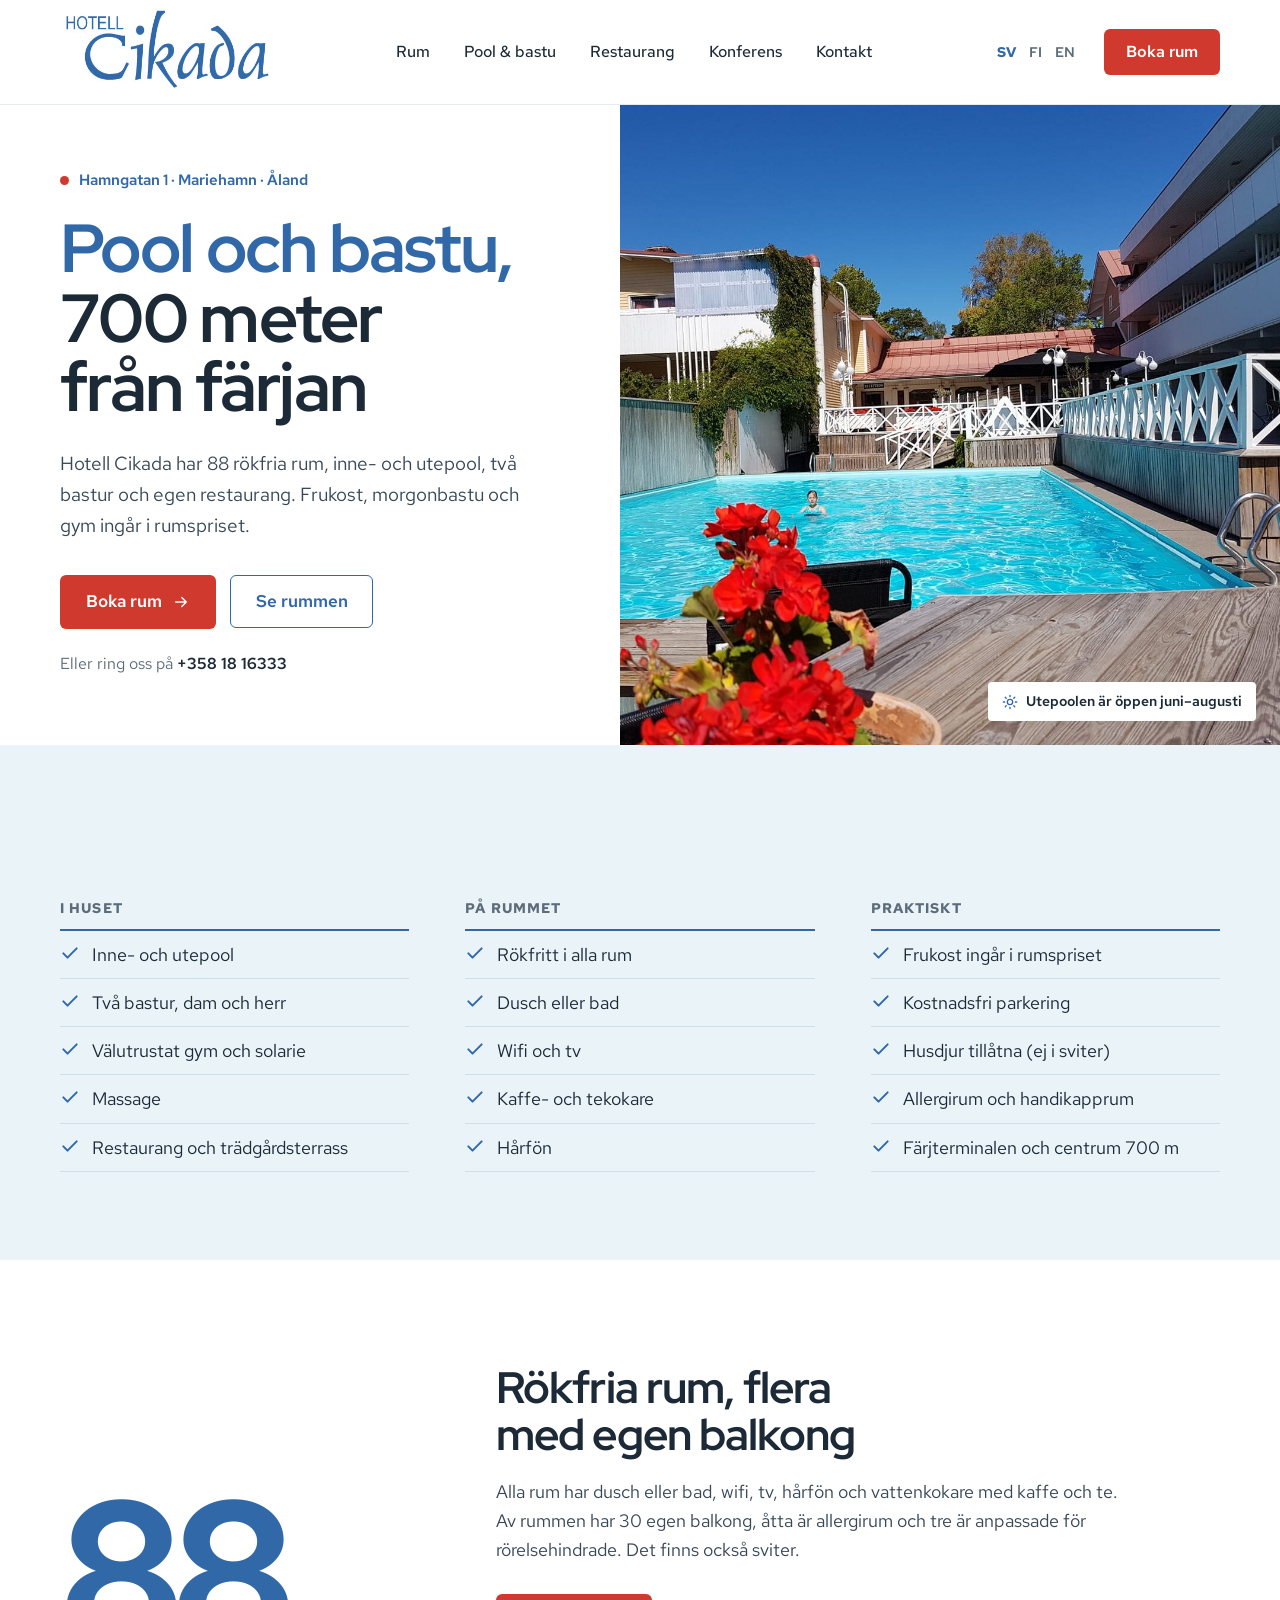
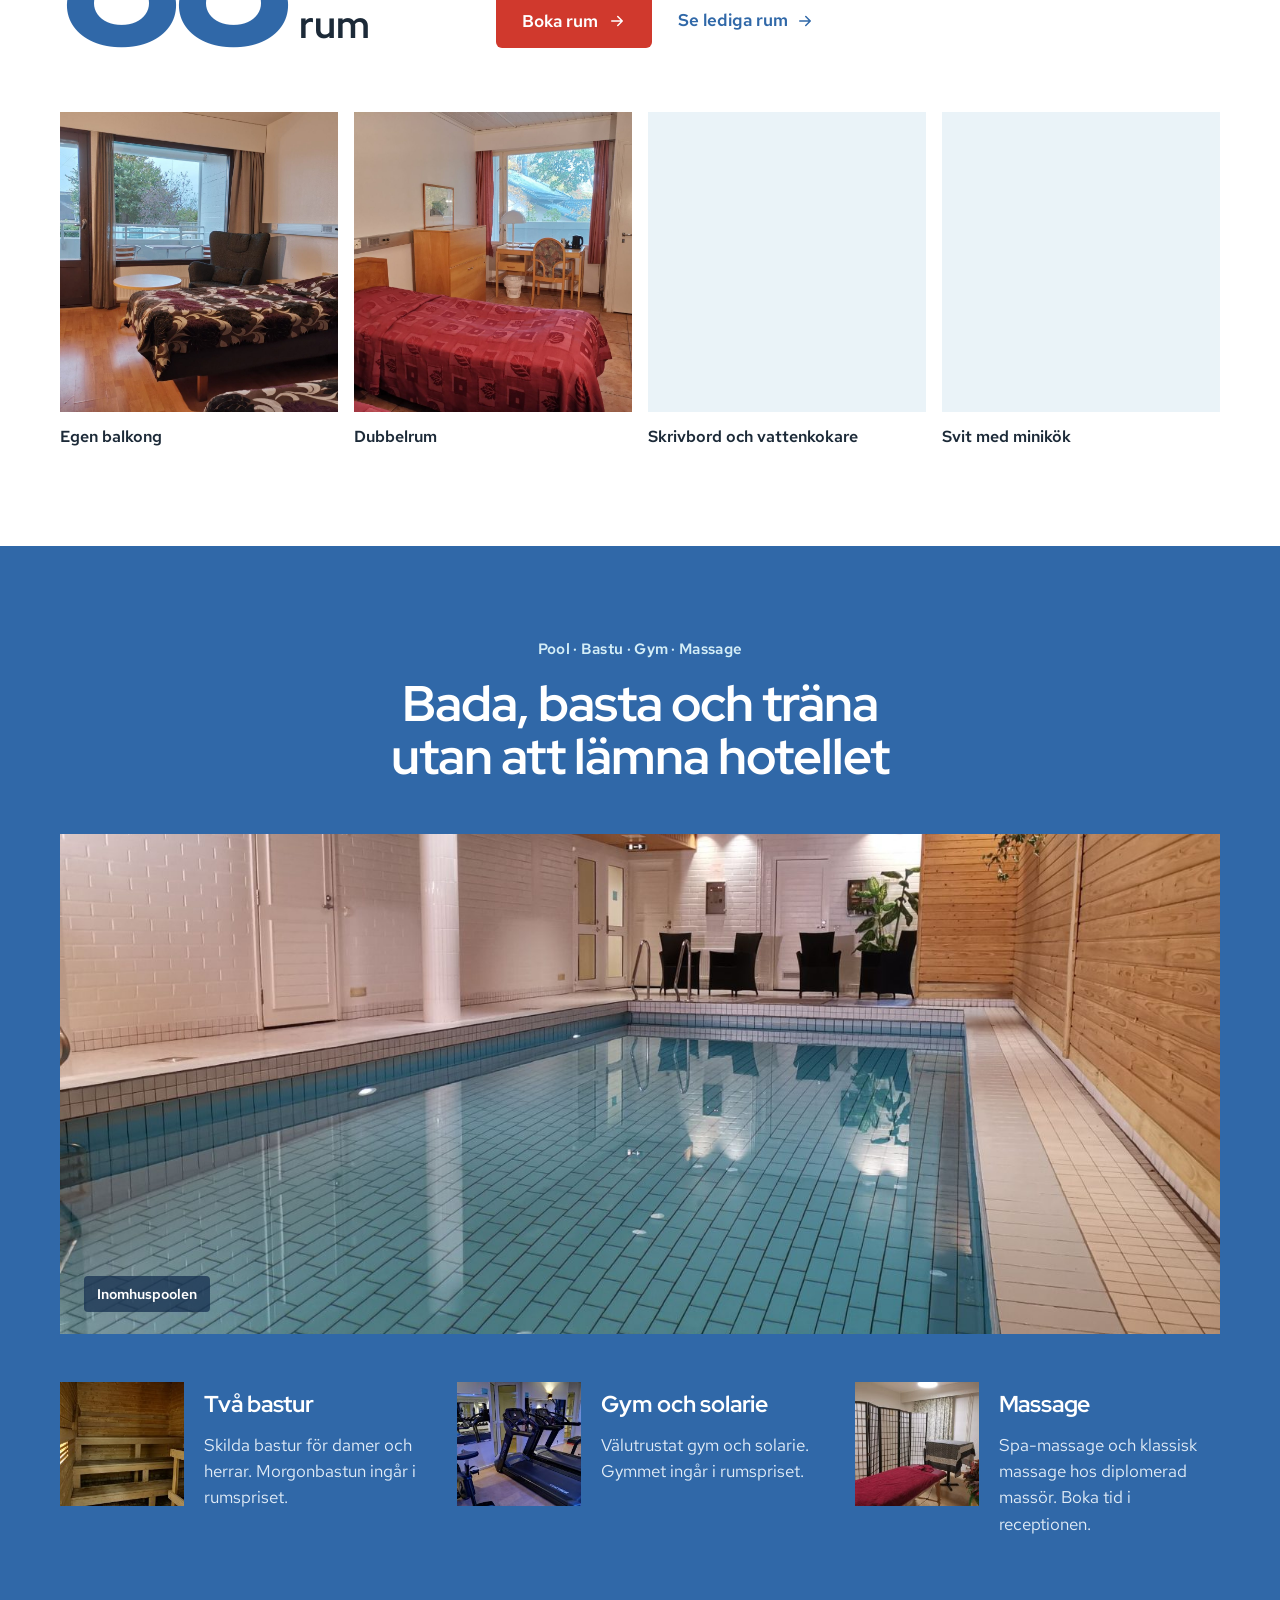
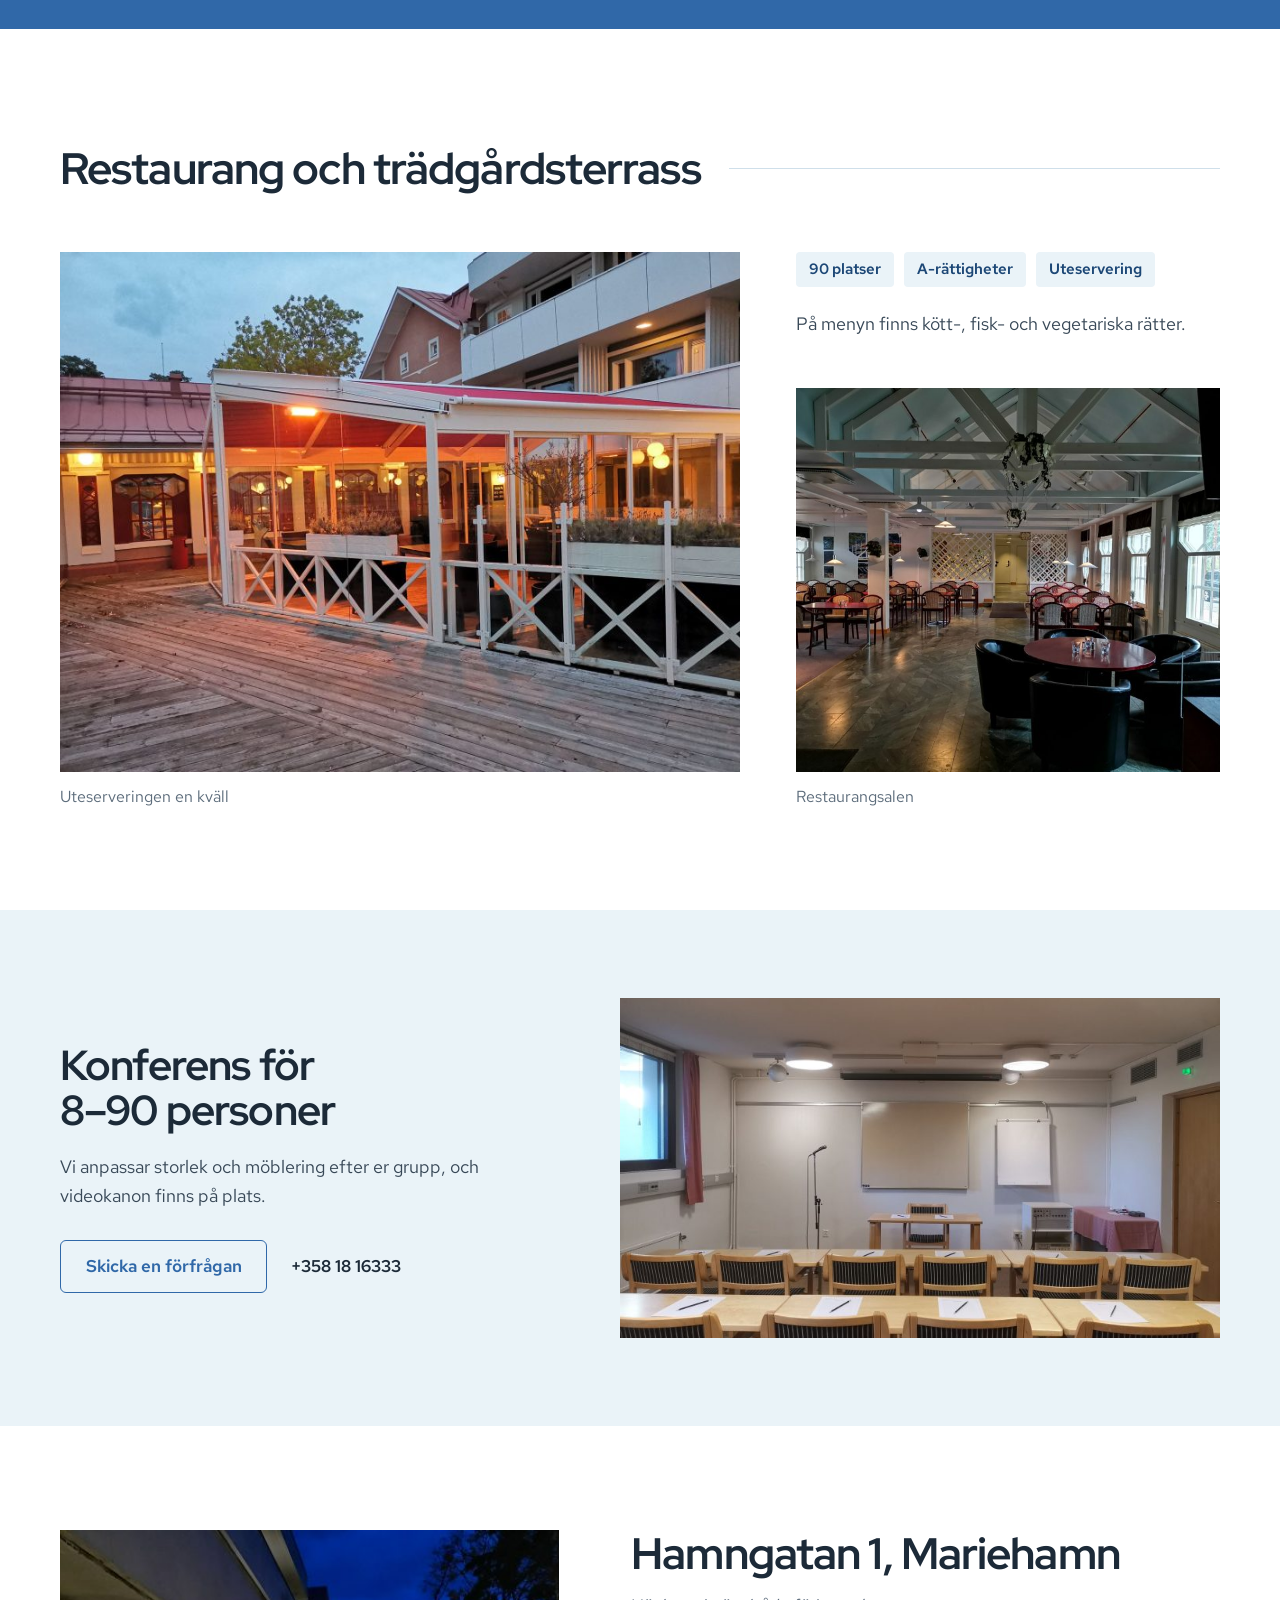
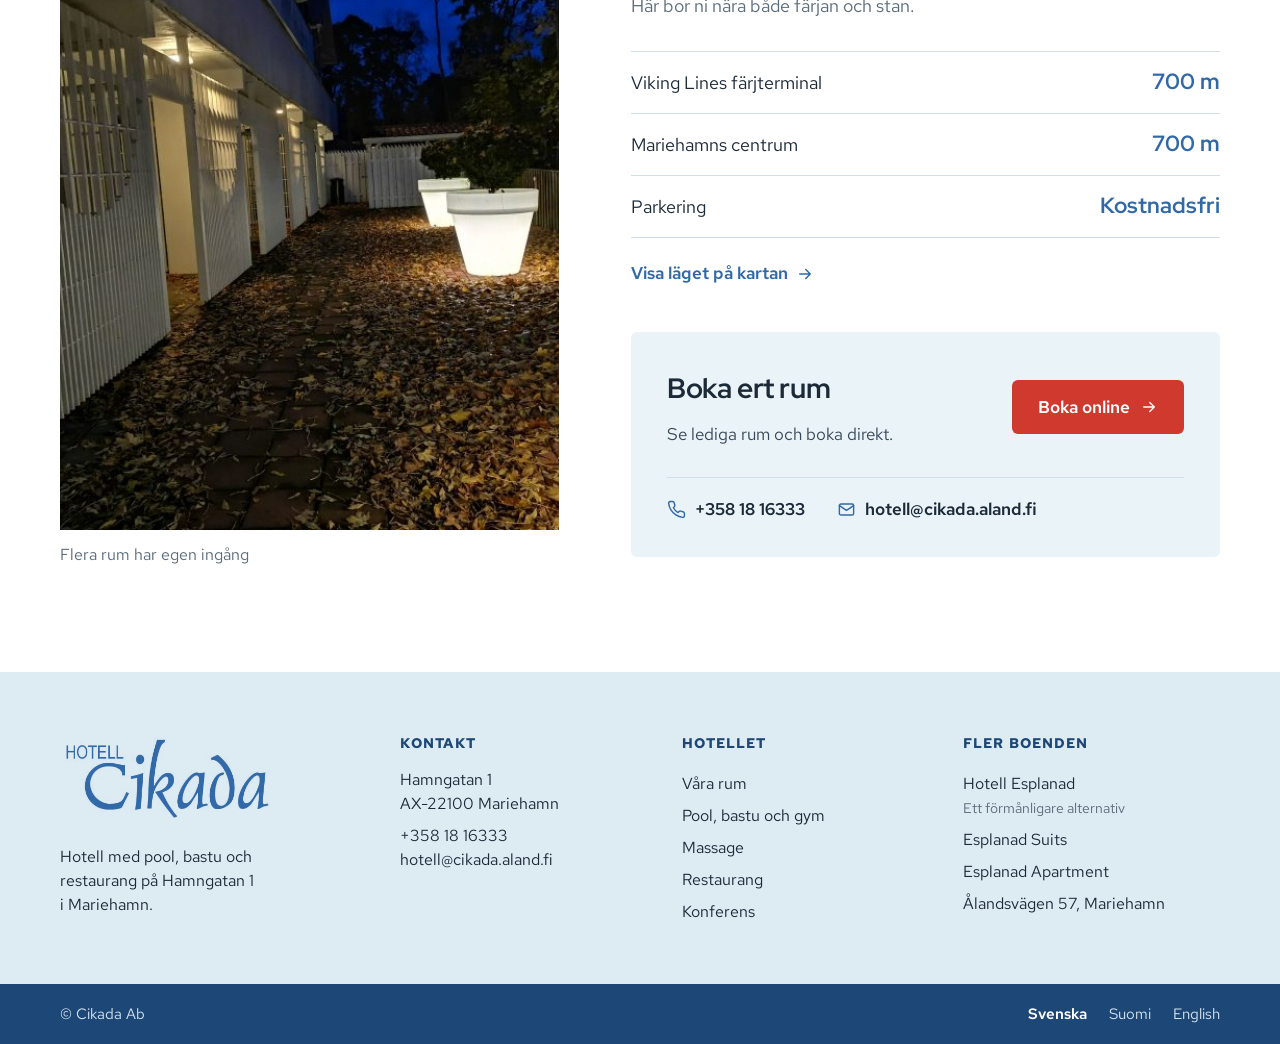
==== commit e3ad6e43: "Update preview to Cikada-site 9cabf58: phone layout (DEV-387) Co-Authored-By: Claude Opus 5.5 <norep" ====
--- a/index.html
+++ b/index.html
@@ -80,8 +80,8 @@
 /*# sourceURL=global-styles-inline-css */
 </style>
 <style id="block-style-variation-styles-inline-css">
-:root :where(.wp-block-button.is-style-outline--1 .wp-block-button__link){background: transparent none;border-color: currentColor;border-width: 2px;border-style: solid;color: currentColor;padding-top: 0.667em;padding-right: 1.33em;padding-bottom: 0.667em;padding-left: 1.33em;}
 :root :where(.wp-block-button.is-style-outline--2 .wp-block-button__link){background: transparent none;border-color: currentColor;border-width: 2px;border-style: solid;color: currentColor;padding-top: 0.667em;padding-right: 1.33em;padding-bottom: 0.667em;padding-left: 1.33em;}
+:root :where(.wp-block-button.is-style-outline--3 .wp-block-button__link){background: transparent none;border-color: currentColor;border-width: 2px;border-style: solid;color: currentColor;padding-top: 0.667em;padding-right: 1.33em;padding-bottom: 0.667em;padding-left: 1.33em;}
 /*# sourceURL=block-style-variation-styles-inline-css */
 </style>
 <style id="wp-emoji-styles-inline-css">
@@ -112,6 +112,7 @@
 <meta name="generator" content="WordPress 7.1.4" />
 <link rel="canonical" href="index.html" />
 <link rel='shortlink' href='index.html' />
+<script id="wp-importmap" type="importmap">{"imports":{"@wordpress/interactivity":"./wp-includes/js/dist/script-modules/interactivity/index.min.js"}}</script>
 <style class="wp-fonts-local">
 @font-face{font-family:"Red Hat Display";font-style:normal;font-weight:300 900;font-display:swap;src:url('wp-content/themes/cikada/assets/fonts/red-hat-display-latin-wght-normal.woff2') format('woff2');unicode-range:U+0000-00FF,U+0131,U+0152-0153,U+02BB-02BC,U+02C6,U+02DA,U+02DC,U+0304,U+0308,U+0329,U+2000-206F,U+20AC,U+2122,U+2191,U+2193,U+2212,U+2215,U+FEFF,U+FFFD;}
 @font-face{font-family:"Red Hat Display";font-style:normal;font-weight:300 900;font-display:swap;src:url('wp-content/themes/cikada/assets/fonts/red-hat-display-latin-ext-wght-normal.woff2') format('woff2');unicode-range:U+0100-02BA,U+02BD-02C5,U+02C7-02CC,U+02CE-02D7,U+02DD-02FF,U+0304,U+0308,U+0329,U+1D00-1DBF,U+1E00-1E9F,U+1EF2-1EFF,U+2020,U+20A0-20AB,U+20AD-20C0,U+2113,U+2C60-2C7F,U+A720-A7FF;}
@@ -128,7 +129,37 @@
 <figure class="wp-block-image size-full is-resized site-logo"><a href="index.html"><img decoding="async" src="wp-content/themes/cikada/assets/images/cikada-logo.png" alt="Hotell Cikada, till startsidan" style="width:212px"/></a></figure>
 
 
-<nav class="items-justified-center site-nav wp-block-navigation is-content-justification-center is-layout-flex wp-container-core-navigation-is-layout-165df2ac wp-block-navigation-is-layout-flex"><ul class="wp-block-navigation__container items-justified-center site-nav wp-block-navigation"><li class="wp-block-navigation-item wp-block-navigation-link"><a class="wp-block-navigation-item__content"  href="index.html#rum"><span class="wp-block-navigation-item__label">Rum</span></a></li><li class="wp-block-navigation-item wp-block-navigation-link"><a class="wp-block-navigation-item__content"  href="index.html#pool"><span class="wp-block-navigation-item__label">Pool &amp; bastu</span></a></li><li class="wp-block-navigation-item wp-block-navigation-link"><a class="wp-block-navigation-item__content"  href="index.html#restaurang"><span class="wp-block-navigation-item__label">Restaurang</span></a></li><li class="wp-block-navigation-item wp-block-navigation-link"><a class="wp-block-navigation-item__content"  href="index.html#konferens"><span class="wp-block-navigation-item__label">Konferens</span></a></li><li class="wp-block-navigation-item wp-block-navigation-link"><a class="wp-block-navigation-item__content"  href="index.html#kontakt"><span class="wp-block-navigation-item__label">Kontakt</span></a></li></ul></nav>
+<nav class="is-responsive items-justified-center site-nav wp-block-navigation is-content-justification-center is-layout-flex wp-container-core-navigation-is-layout-165df2ac wp-block-navigation-is-layout-flex" 
+		 data-wp-interactive="core/navigation" data-wp-context='{"overlayOpenedBy":{"click":false,"hover":false,"focus":false},"type":"overlay","roleAttribute":"","ariaLabel":"Meny"}'><button aria-haspopup="dialog" aria-label="Meny" class="wp-block-navigation__responsive-container-open" 
+				data-wp-on--click="actions.openMenuOnClick"
+				data-wp-on--keydown="actions.handleMenuKeydown"
+			><svg width="24" height="24" xmlns="http://www.w3.org/2000/svg" viewBox="0 0 24 24"><path d="M5 5v1.5h14V5H5z"></path><path d="M5 12.8h14v-1.5H5v1.5z"></path><path d="M5 19h14v-1.5H5V19z"></path></svg></button>
+				<div class="wp-block-navigation__responsive-container"  id="modal-1" 
+				data-wp-class--has-modal-open="state.isMenuOpen"
+				data-wp-class--is-menu-open="state.isMenuOpen"
+				data-wp-watch="callbacks.initMenu"
+				data-wp-on--keydown="actions.handleMenuKeydown"
+				data-wp-on--focusout="actions.handleMenuFocusout"
+				tabindex="-1"
+			>
+					<div class="wp-block-navigation__responsive-close" tabindex="-1">
+						<div class="wp-block-navigation__responsive-dialog" 
+				data-wp-bind--aria-modal="state.ariaModal"
+				data-wp-bind--aria-label="state.ariaLabel"
+				data-wp-bind--role="state.roleAttribute"
+			>
+							<button aria-label="Stäng meny" class="wp-block-navigation__responsive-container-close" 
+				data-wp-on--click="actions.closeMenuOnClick"
+			><svg xmlns="http://www.w3.org/2000/svg" viewBox="0 0 24 24" width="24" height="24" aria-hidden="true" focusable="false"><path d="m13.06 12 6.47-6.47-1.06-1.06L12 10.94 5.53 4.47 4.47 5.53 10.94 12l-6.47 6.47 1.06 1.06L12 13.06l6.47 6.47 1.06-1.06L13.06 12Z"></path></svg></button>
+							<div class="wp-block-navigation__responsive-container-content" 
+				data-wp-watch="callbacks.focusFirstElement"
+			 id="modal-1-content">
+								<ul class="wp-block-navigation__container is-responsive items-justified-center site-nav wp-block-navigation"><li class="wp-block-navigation-item wp-block-navigation-link"><a class="wp-block-navigation-item__content"  href="index.html#rum"><span class="wp-block-navigation-item__label">Rum</span></a></li><li class="wp-block-navigation-item wp-block-navigation-link"><a class="wp-block-navigation-item__content"  href="index.html#pool"><span class="wp-block-navigation-item__label">Pool &amp; bastu</span></a></li><li class="wp-block-navigation-item wp-block-navigation-link"><a class="wp-block-navigation-item__content"  href="index.html#restaurang"><span class="wp-block-navigation-item__label">Restaurang</span></a></li><li class="wp-block-navigation-item wp-block-navigation-link"><a class="wp-block-navigation-item__content"  href="index.html#konferens"><span class="wp-block-navigation-item__label">Konferens</span></a></li><li class="wp-block-navigation-item wp-block-navigation-link"><a class="wp-block-navigation-item__content"  href="index.html#kontakt"><span class="wp-block-navigation-item__label">Kontakt</span></a></li><li class="wp-block-navigation-item cik-nav-contact cik-nav-phone wp-block-navigation-link"><a class="wp-block-navigation-item__content"  href="tel:+3581816333"><span class="wp-block-navigation-item__label">+358 18 16333</span></a></li><li class="wp-block-navigation-item cik-nav-contact cik-nav-mail wp-block-navigation-link"><a class="wp-block-navigation-item__content"  href="mailto:hotell@cikada.aland.fi"><span class="wp-block-navigation-item__label">hotell@cikada.aland.fi</span></a></li><li class="wp-block-navigation-item cik-nav-lang is-current wp-block-navigation-link"><a lang="sv" hreflang="sv" class="wp-block-navigation-item__content"  href="index.html"><span class="wp-block-navigation-item__label">Svenska</span></a></li><li class="wp-block-navigation-item cik-nav-lang wp-block-navigation-link"><a lang="fi" hreflang="fi" class="wp-block-navigation-item__content"  href="fi/index.html"><span class="wp-block-navigation-item__label">Suomi</span></a></li><li class="wp-block-navigation-item cik-nav-lang wp-block-navigation-link"><a lang="en" hreflang="en" class="wp-block-navigation-item__content"  href="en/index.html"><span class="wp-block-navigation-item__label">English</span></a></li></ul>
+								
+							</div>
+						</div>
+					</div>
+				</div></nav>
 
 
 <div class="wp-block-group site-header__actions is-nowrap is-layout-flex wp-container-core-group-is-layout-bb35c0b7 wp-block-group-is-layout-flex">
@@ -168,7 +199,7 @@
 
 
 
-<div class="wp-block-button is-style-outline is-style-outline--1"><a class="wp-block-button__link wp-element-button" href="index.html#rum">Se rummen</a></div>
+<div class="wp-block-button is-style-outline is-style-outline--2"><a class="wp-block-button__link wp-element-button" href="index.html#rum">Se rummen</a></div>
 </div>
 
 
@@ -443,7 +474,7 @@
 
 <div class="wp-block-group cik-row is-layout-flex wp-container-core-group-is-layout-59d6a88c wp-block-group-is-layout-flex">
 <div class="wp-block-buttons is-layout-flex wp-block-buttons-is-layout-flex">
-<div class="wp-block-button is-style-outline is-style-outline--2"><a class="wp-block-button__link wp-element-button" href="mailto:hotell@cikada.aland.fi?subject=Konferensf%C3%B6rfr%C3%A5gan">Skicka en förfrågan</a></div>
+<div class="wp-block-button is-style-outline is-style-outline--3"><a class="wp-block-button__link wp-element-button" href="mailto:hotell@cikada.aland.fi?subject=Konferensf%C3%B6rfr%C3%A5gan">Skicka en förfrågan</a></div>
 </div>
 
 
@@ -600,6 +631,7 @@
 <script type="speculationrules">
 {"prefetch":[{"source":"document","where":{"and":[{"href_matches":"/*"},{"not":{"href_matches":["/wp-*.php","/wp-admin/*","/wp-content/uploads/*","/wp-content/*","/wp-content/plugins/*","/wp-content/themes/cikada/*","/*\\?(.+)"]}},{"not":{"selector_matches":"a[rel~=\"nofollow\"]"}},{"not":{"selector_matches":".no-prefetch, .no-prefetch a"}}]},"eagerness":"conservative"}]}
 </script>
+<script data-wp-router-options="{&quot;loadOnClientNavigation&quot;:true}" fetchpriority="low" id="@wordpress/block-library/navigation/view-js-module" src="wp-includes/js/dist/script-modules/block-library/navigation/view.min.js" type="module"></script>
 <script data-wp-strategy="defer" defer id="cikada-js" src="wp-content/themes/cikada/assets/js/cikada.js"></script>
 <script id="wp-emoji-settings" type="application/json">
 {"baseUrl":"https://s.w.org/images/core/emoji/17.0.2/72x72/","ext":".png","svgUrl":"https://s.w.org/images/core/emoji/17.0.2/svg/","svgExt":".svg","source":{"concatemoji":"./wp-includes/js/wp-emoji-release.min.js?ver=7.1.4"}}
--- a/wp-content/themes/cikada/assets/css/cikada.css
+++ b/wp-content/themes/cikada/assets/css/cikada.css
@@ -1,7 +1,7 @@
 /*
  * Hotell Cikada – theme styles.
  * Colours, fonts and sizes come from theme.json (--wp--preset--*).
- * Desktop matches the 1280 px concept. Mobile is not designed yet (DEV-387: comes later).
+ * Desktop matches the 1280 px concept; under 782 px the layout follows Emil's mobile design (DEV-387).
  */
 
 :root {
@@ -366,7 +366,7 @@
 }
 .cik-spa a { color: #fff; text-decoration: underline; }
 .cik-over {
-	margin: 0 0 20px !important;
+	margin: 0 auto 20px !important; /* centred over the heading at every width */
 	text-align: center;
 	font-size: 15px;
 	font-weight: 600;
@@ -443,7 +443,7 @@
 .cik-phone { font-size: 17px; font-weight: 600; }
 .cik-phone a { color: var(--cik-ink); white-space: nowrap; }
 .cik-conf__mt .wp-block-media-text__media { background: var(--cik-sky-2); }
-.cik-conf__mt .wp-block-media-text__media img { height: 340px; object-fit: cover; object-position: 50% 62%; }
+.cik-conf__mt .wp-block-media-text__media img { display: block; height: 340px; object-fit: cover; object-position: 50% 62%; background: var(--cik-sky-2); } /* block: a missing photo keeps its height */
 @media (min-width: 782px) {
 	.wp-block-media-text.cik-conf__mt { grid-template-columns: minmax(0, 1fr) minmax(0, 600px); column-gap: clamp(40px, 5.6vw, 72px); }
 }
@@ -565,6 +565,360 @@
 	.cik-js .cik-r.is-in { opacity: 1; transform: none; }
 }
 
+/* ---------- Phone menu rows (contact and languages) ----------
+   They are navigation links so they live in the same menu, but they only show
+   inside the open phone overlay; on wider screens the menu is unchanged. */
+
+.site-nav .cik-nav-contact,
+.site-nav .cik-nav-lang { display: none; }
+.site-nav .is-menu-open .cik-nav-contact,
+.site-nav .is-menu-open .cik-nav-lang { display: flex; }
+
+/* =====================================================================
+   Phone and small tablet (under 782 px), built from Emil's mobile design
+   (DEV-387, 3 Nov 2026). Nothing in this block reaches 782 px and wider.
+   ===================================================================== */
+
+@media (max-width: 781px) {
+
+	/* ----- Global ----- */
+	body {
+		--wp--style--root--padding-left: 20px !important;
+		--wp--style--root--padding-right: 20px !important;
+	}
+	html { scroll-padding-top: 72px; }
+	.cik-section { padding-block: 56px; }
+
+	/* ----- Header: logo · Boka rum · menu button, sticky ----- */
+	.site-header { position: sticky; top: 0; }
+	.site-header__bar { padding-left: 20px !important; padding-right: 9px !important; }
+	.site-header__inner { min-height: 64px; gap: 12px; }
+	.site-header .site-logo img { width: 112px !important; }
+	.site-header__actions { margin-left: auto !important; gap: 4px; }
+	.site-nav { order: 3; }
+	.site-lang { display: none; }
+	.site-header__book .wp-block-button__link {
+		height: 40px;
+		padding: 0 16px;
+		font-size: 15px;
+		line-height: 1;
+	}
+
+	/* Core only collapses the menu below 600 px: keep it collapsed up to 781 px. */
+	.site-nav .wp-block-navigation__responsive-container-open:not(.always-shown) {
+		display: grid !important;
+		place-items: center;
+		width: 44px;
+		height: 44px;
+		padding: 0;
+		color: var(--cik-ink);
+	}
+	.site-nav .wp-block-navigation__responsive-container:not(.is-menu-open) { display: none !important; }
+	.site-nav .wp-block-navigation__responsive-container-open svg,
+	.site-nav .wp-block-navigation__responsive-container-close svg { width: 24px; height: 24px; }
+
+	/* ----- Open menu: below the header, so the logo and Boka rum stay ----- */
+	.site-nav .wp-block-navigation__responsive-container.is-menu-open {
+		top: 64px;
+		padding: 0;
+		background: #fff !important;
+		color: var(--cik-ink) !important;
+		animation: cik-menu-fade 200ms var(--cik-ease-out) both;
+	}
+	.site-nav .is-menu-open .wp-block-navigation__responsive-close,
+	.site-nav .is-menu-open .wp-block-navigation__responsive-dialog { height: 100%; }
+	/* × sits exactly where the menu button was. */
+	.site-nav .is-menu-open .wp-block-navigation__responsive-container-close {
+		position: fixed;
+		top: 10px;
+		right: 9px;
+		display: grid;
+		place-items: center;
+		width: 44px;
+		height: 44px;
+		border-radius: 6px;
+		background: var(--cik-sky);
+		color: var(--cik-ink);
+	}
+	.site-nav .is-menu-open .wp-block-navigation__responsive-container-content {
+		box-sizing: border-box;
+		height: 100%;
+		padding: 4px 20px 28px !important;
+		align-items: stretch !important;
+		animation: cik-menu-in 200ms var(--cik-ease-out) both;
+	}
+	.site-nav .is-menu-open .wp-block-navigation__container {
+		display: grid !important;
+		grid-template-columns: repeat(3, minmax(0, 1fr));
+		grid-template-rows: repeat(5, min-content) 24px repeat(2, min-content) 1fr min-content;
+		gap: 0 !important;
+		width: 100%;
+		height: 100%;
+	}
+	.site-nav .is-menu-open .wp-block-navigation-item { grid-column: 1 / -1; width: 100%; justify-content: flex-start; }
+	.site-nav .is-menu-open .wp-block-navigation-item__content { box-sizing: border-box; }
+	.site-nav .is-menu-open .wp-block-navigation-item:nth-child(6) { grid-row: 7; }
+	.site-nav .is-menu-open .wp-block-navigation-item:nth-child(7) { grid-row: 8; }
+	.site-nav .is-menu-open .cik-nav-lang { grid-row: 10; grid-column: auto; }
+
+	/* Section links: 60 px rows with a line and an arrow. */
+	.site-nav .is-menu-open .wp-block-navigation-item:not(.cik-nav-contact):not(.cik-nav-lang) > .wp-block-navigation-item__content {
+		display: flex;
+		align-items: center;
+		justify-content: space-between;
+		width: 100%;
+		height: 60px;
+		padding: 0;
+		border-bottom: 1px solid var(--cik-line);
+		font-family: var(--cik-display);
+		font-size: 24px;
+		font-weight: 700;
+		line-height: 1;
+		letter-spacing: -.015em;
+		color: var(--cik-ink);
+	}
+	.site-nav .is-menu-open .wp-block-navigation-item:not(.cik-nav-contact):not(.cik-nav-lang) > .wp-block-navigation-item__content::after {
+		content: "";
+		flex: none;
+		width: 20px;
+		height: 20px;
+		background: var(--cik-blue);
+		-webkit-mask: var(--cik-i-arrow) center / contain no-repeat;
+		mask: var(--cik-i-arrow) center / contain no-repeat;
+	}
+
+	/* Phone and email: 48 px rows with blue icons. */
+	.site-nav .is-menu-open .cik-nav-contact > .wp-block-navigation-item__content {
+		display: flex;
+		align-items: center;
+		gap: 12px;
+		width: 100%;
+		height: 48px;
+		padding: 0;
+		font-size: 17px;
+		font-weight: 600;
+		line-height: 1;
+		color: var(--cik-ink);
+	}
+	.site-nav .is-menu-open .cik-nav-contact > .wp-block-navigation-item__content::before {
+		content: "";
+		flex: none;
+		width: 20px;
+		height: 20px;
+		background: var(--cik-blue);
+		-webkit-mask: var(--cik-i-phone) center / contain no-repeat;
+		mask: var(--cik-i-phone) center / contain no-repeat;
+	}
+	.site-nav .is-menu-open .cik-nav-mail > .wp-block-navigation-item__content::before {
+		-webkit-mask-image: var(--cik-i-mail);
+		mask-image: var(--cik-i-mail);
+	}
+
+	/* Languages: one 46 px row of three equal parts, the current one tinted. */
+	.site-nav .is-menu-open .cik-nav-lang > .wp-block-navigation-item__content {
+		display: flex;
+		align-items: center;
+		justify-content: center;
+		width: 100%;
+		height: 46px;
+		padding: 0;
+		border: 1px solid var(--cik-line);
+		font-size: 15px;
+		font-weight: 600;
+		line-height: 1;
+		color: var(--cik-ink);
+	}
+	.site-nav .is-menu-open .cik-nav-lang + .cik-nav-lang > .wp-block-navigation-item__content { border-left: 0; }
+	.site-nav .is-menu-open .cik-nav-lang:nth-child(8) > .wp-block-navigation-item__content { border-radius: 6px 0 0 6px; }
+	.site-nav .is-menu-open .cik-nav-lang:nth-child(10) > .wp-block-navigation-item__content { border-radius: 0 6px 6px 0; }
+	.site-nav .is-menu-open .cik-nav-lang.is-current > .wp-block-navigation-item__content {
+		background: var(--cik-sky);
+		color: var(--cik-blue-deep);
+		font-weight: 700;
+	}
+
+	/* Closing (assets/js/cikada.js adds .cik-closing for 150 ms before core closes). */
+	.site-nav .is-menu-open.cik-closing { animation: cik-menu-fade-out 150ms ease-in both; }
+	.site-nav .is-menu-open.cik-closing .wp-block-navigation__responsive-container-content { animation: cik-menu-out 150ms ease-in both; }
+
+	/* ----- Hero: photo first ----- */
+	.cik-hero { padding-block: 0; }
+	.cik-hero__media { order: -1; }
+	/* 220 px and 34 px as designed up to 480 px, then growing so a tablet still has one dominant first screen. */
+	.cik-hero__media img { height: clamp(220px, calc(220px + (100vw - 480px) * .5), 420px); object-position: 30% 62%; }
+	.cik-hero .cik-chip-caption figcaption {
+		right: auto;
+		left: 16px;
+		bottom: 16px;
+		gap: 7px;
+		max-width: calc(100% - 32px);
+		padding: 9px 12px;
+		font-size: 13px;
+	}
+	.cik-hero .cik-chip-caption figcaption::before { width: 15px; height: 15px; }
+	.cik-hero__text { padding: 26px 20px 44px; }
+	.cik-kicker { gap: 9px; font-size: 14px; line-height: 1.3; }
+	.cik-kicker::before { width: 8px; height: 8px; }
+	.cik-hero__title { margin-top: 14px !important; font-size: clamp(34px, calc(34px + (100vw - 480px) * .06), 48px); line-height: 1.06; }
+	.cik-hero__title mark { display: block; } /* the line breaks where blue turns to ink */
+	.cik-lead { margin-top: 14px !important; max-width: none; font-size: 17px; line-height: 1.55; }
+	.cik-hero__ctas { margin-top: 22px !important; gap: 10px; flex-wrap: nowrap !important; }
+	.cik-hero__ctas .wp-block-button { flex: 1 1 0; min-width: 0; }
+	.cik-hero__ctas .wp-block-button__link {
+		width: 100%;
+		height: 52px;
+		justify-content: center;
+		padding: 0 12px;
+		font-size: 16px;
+		box-sizing: border-box;
+	}
+	.cik-call { margin-top: 16px !important; font-size: 15px; line-height: 1.5; }
+
+	/* ----- Hotellet i korthet ----- */
+	.cik-brief { padding-block: 48px 52px; }
+	.cik-brief__title { font-size: 28px; }
+	.cik-brief__cols { margin-top: 24px !important; gap: 28px !important; }
+	.cik-label { padding-bottom: 10px; font-size: 13px; }
+	.cik-ticks li { padding: 10px 0; font-size: 16px; }
+	.cik-ticks li::before { width: 18px; height: 18px; margin-top: 2px; }
+
+	/* ----- 88 rum ----- */
+	.cik-rooms { padding-block: 56px; }
+	.cik-rooms__head { gap: 28px !important; }
+	.cik-rooms__num { gap: 12px; }
+	.cik-bignum { font-size: 104px; }
+	.cik-bignum__unit { padding-bottom: 3px; font-size: 28px; }
+	.cik-rooms__head h2 { font-size: 26px; line-height: 1.12; }
+	.cik-rooms__head h2 + p { margin-top: 14px; font-size: 16px; line-height: 1.6; }
+	.cik-rooms__head .cik-row { margin-top: 24px; gap: 14px 22px; }
+	.cik-rooms__head .cik-row .wp-block-button__link { height: 52px; padding: 0 22px; font-size: 16px; }
+	.cik-tlink { font-size: 16px; }
+	.cik-tlink a { min-height: 44px; }
+	.cik-film {
+		display: grid !important;
+		grid-template-columns: repeat(2, minmax(0, 1fr));
+		gap: 20px 12px !important;
+		margin-top: 32px !important;
+	}
+	.cik-film img { height: auto; aspect-ratio: 4 / 3; }
+	.cik-film figcaption { margin-top: 8px; font-size: 14px; line-height: 1.35; }
+
+	/* ----- Pool, bastu, gym ----- */
+	.cik-spa { padding-block: 56px; }
+	.cik-over { margin-bottom: 12px !important; font-size: 13px; line-height: 1.3; }
+	.cik-spa__title { font-size: 29px; line-height: 1.08; }
+	.cik-spa__photo { margin-top: 28px !important; }
+	.cik-spa__photo img { height: 224px; }
+	.cik-chip-caption.is-dark-chip figcaption { left: 14px; bottom: 14px; padding: 8px 11px; font-size: 13px; }
+	.cik-trio { margin-top: 28px !important; gap: 22px !important; }
+	.cik-trio .wp-block-column { grid-template-columns: 88px minmax(0, 1fr); column-gap: 16px; }
+	.cik-thumb img { width: 88px; height: 88px; }
+	.cik-trio .wp-block-column > h3 { margin: 0 0 4px; font-size: 18px; line-height: 1.3; }
+	.cik-trio p { font-size: 15px; line-height: 1.5; }
+
+	/* ----- Restaurang ----- */
+	.cik-resto { padding-block: 56px; }
+	.cik-ruled { display: block; font-size: 26px; line-height: 1.12; }
+	.cik-ruled::after { display: none; }
+	.cik-resto__grid { margin-top: 24px !important; gap: 20px !important; }
+	.cik-resto__main img { height: auto; aspect-ratio: 4 / 3; }
+	.cik-resto__main figcaption,
+	.cik-resto__small figcaption { margin-top: 8px; font-size: 14px; line-height: 1.4; }
+	.cik-chips { gap: 8px; }
+	.cik-chips li { padding: 9px 12px; font-size: 14px; }
+	.cik-resto__side > p { margin-top: 16px; font-size: 16px; line-height: 1.6; }
+	.cik-resto__small { margin-top: 24px !important; padding-top: 0; }
+	.cik-resto__small img { height: 200px; }
+
+	/* ----- Konferens: photo first, stacked up to 781 px ----- */
+	.cik-conf { padding-block: 48px 52px; }
+	.wp-block-media-text.cik-conf__mt { grid-template-columns: 100% !important; }
+	.cik-conf__mt .wp-block-media-text__media { grid-column: 1 !important; grid-row: 1 !important; }
+	.cik-conf__mt .wp-block-media-text__content { grid-column: 1 !important; grid-row: 2 !important; margin-top: 24px; }
+	.cik-conf__mt .wp-block-media-text__media img { height: 224px; }
+	.cik-conf__mt h2 { font-size: 26px; line-height: 1.12; }
+	.cik-conf__mt .wp-block-media-text__content > h2 + p { margin-top: 12px; max-width: none; font-size: 16px; line-height: 1.6; }
+	.cik-conf__mt .wp-block-media-text__content > .cik-row { flex-direction: column; align-items: stretch !important; gap: 10px; margin-top: 22px; }
+	.cik-conf__mt .cik-row .wp-block-buttons,
+	.cik-conf__mt .cik-row .wp-block-button,
+	.cik-conf__mt .cik-row .wp-block-button__link { width: 100%; }
+	.cik-conf__mt .cik-row .wp-block-button__link { height: 52px; justify-content: center; padding: 0; font-size: 16px; box-sizing: border-box; }
+	.cik-phone { text-align: center; font-size: 16px; }
+	.cik-phone a { display: inline-flex; align-items: center; gap: 9px; min-height: 44px; }
+	.cik-phone a::before {
+		content: "";
+		flex: none;
+		width: 18px;
+		height: 18px;
+		background: var(--cik-blue);
+		-webkit-mask: var(--cik-i-phone) center / contain no-repeat;
+		mask: var(--cik-i-phone) center / contain no-repeat;
+	}
+
+	/* ----- Hamngatan 1 ----- */
+	.cik-visit { padding-block: 56px; }
+	.cik-visit__grid { gap: 28px !important; }
+	.cik-visit__media .wp-block-image { height: auto; }
+	.cik-visit__media img { height: auto; aspect-ratio: 4 / 3; }
+	.cik-visit__media figcaption { margin-top: 8px; font-size: 14px; line-height: 1.4; }
+	.cik-visit h2 { font-size: 26px; line-height: 1.12; }
+	.cik-sub { margin-top: 10px !important; font-size: 16px; line-height: 1.5; }
+	.cik-dist { margin-top: 20px !important; }
+	.cik-dist td { padding: 14px 0; font-size: 16px; line-height: 1.4; }
+	.cik-dist td + td { padding-left: 12px; font-size: 19px; }
+	.cik-visit .cik-tlink { margin-top: 18px; }
+	.cik-book { display: block; margin-top: 28px !important; padding: 24px 20px; }
+	.cik-book h3 { font-size: 22px; line-height: 1.25; }
+	.cik-book > p:not(.cik-book__lines) { margin-top: 6px !important; font-size: 15px; line-height: 1.5; }
+	.cik-book > .wp-block-buttons { margin-top: 18px !important; }
+	.cik-book .wp-block-button,
+	.cik-book .wp-block-button__link { width: 100%; }
+	.cik-book .wp-block-button__link { height: 52px; justify-content: center; padding: 0; font-size: 16px; box-sizing: border-box; }
+	.cik-book__lines { flex-direction: column; gap: 0; margin-top: 18px !important; padding-top: 8px; font-size: 15px; }
+	.cik-book__lines a { min-height: 44px; gap: 10px; }
+
+	/* ----- Footer ----- */
+	.site-footer__main { padding-block: 44px 32px; }
+	.site-footer__cols {
+		display: grid !important;
+		grid-template-columns: repeat(2, minmax(0, 1fr));
+		gap: 32px 16px !important;
+	}
+	.site-footer__cols > .wp-block-column:nth-child(-n + 2) { grid-column: 1 / -1; }
+	.site-footer .site-logo img { width: 132px !important; }
+	.site-footer__about p { margin-top: 14px; max-width: 280px; font-size: 15px; }
+	.site-footer__title { margin-bottom: 10px !important; font-size: 13px; } /* design: 12 px; 13 px is the readable minimum */
+	.site-footer__cols .wp-block-column > p,
+	.site-footer__links li { font-size: 15px; }
+	.site-footer__links li { padding: 0; }
+	.site-footer__links a,
+	.site-footer__cols .wp-block-column > p a { display: flex; align-items: center; min-height: 40px; }
+	.site-footer__cols .wp-block-column > p:has(a) br { display: none; }
+	.site-footer__cols .wp-block-column > p + p { margin-top: 2px; }
+	.site-footer__links .site-footer__note { display: block; margin-top: -6px; padding-bottom: 6px; font-size: 13px; }
+	.site-footer__bar { padding-block: 4px 16px; font-size: 14px; }
+	.site-footer__bar-inner { flex-direction: column; align-items: flex-start !important; gap: 2px; }
+	.site-footer__langs { order: -1; gap: 20px; }
+	.site-footer__langs a,
+	.site-footer__langs strong { display: inline-flex; align-items: center; min-height: 44px; }
+}
+
+/* Very narrow phones: room for the longer "Book a room" / "Varaa huone" beside the logo. */
+@media (max-width: 359px) {
+	.site-header .site-logo img { width: 96px !important; }
+	.site-header__inner { gap: 8px; }
+	.site-header__book .wp-block-button__link { padding: 0 12px; }
+}
+
+@keyframes cik-menu-fade { from { opacity: 0; } to { opacity: 1; } }
+@keyframes cik-menu-fade-out { from { opacity: 1; } to { opacity: 0; } }
+@keyframes cik-menu-in { from { transform: translateY(-12px); } to { transform: none; } }
+@keyframes cik-menu-out { from { transform: none; } to { transform: translateY(-12px); } }
+@media (prefers-reduced-motion: reduce) {
+	.site-nav .is-menu-open .wp-block-navigation__responsive-container-content,
+	.site-nav .is-menu-open.cik-closing .wp-block-navigation__responsive-container-content { animation: none !important; }
+}
+
 /* ---------- Plain pages (privacy policy etc.) ---------- */
 
 .cik-page { padding-block: clamp(40px, 6vw, 80px); }
